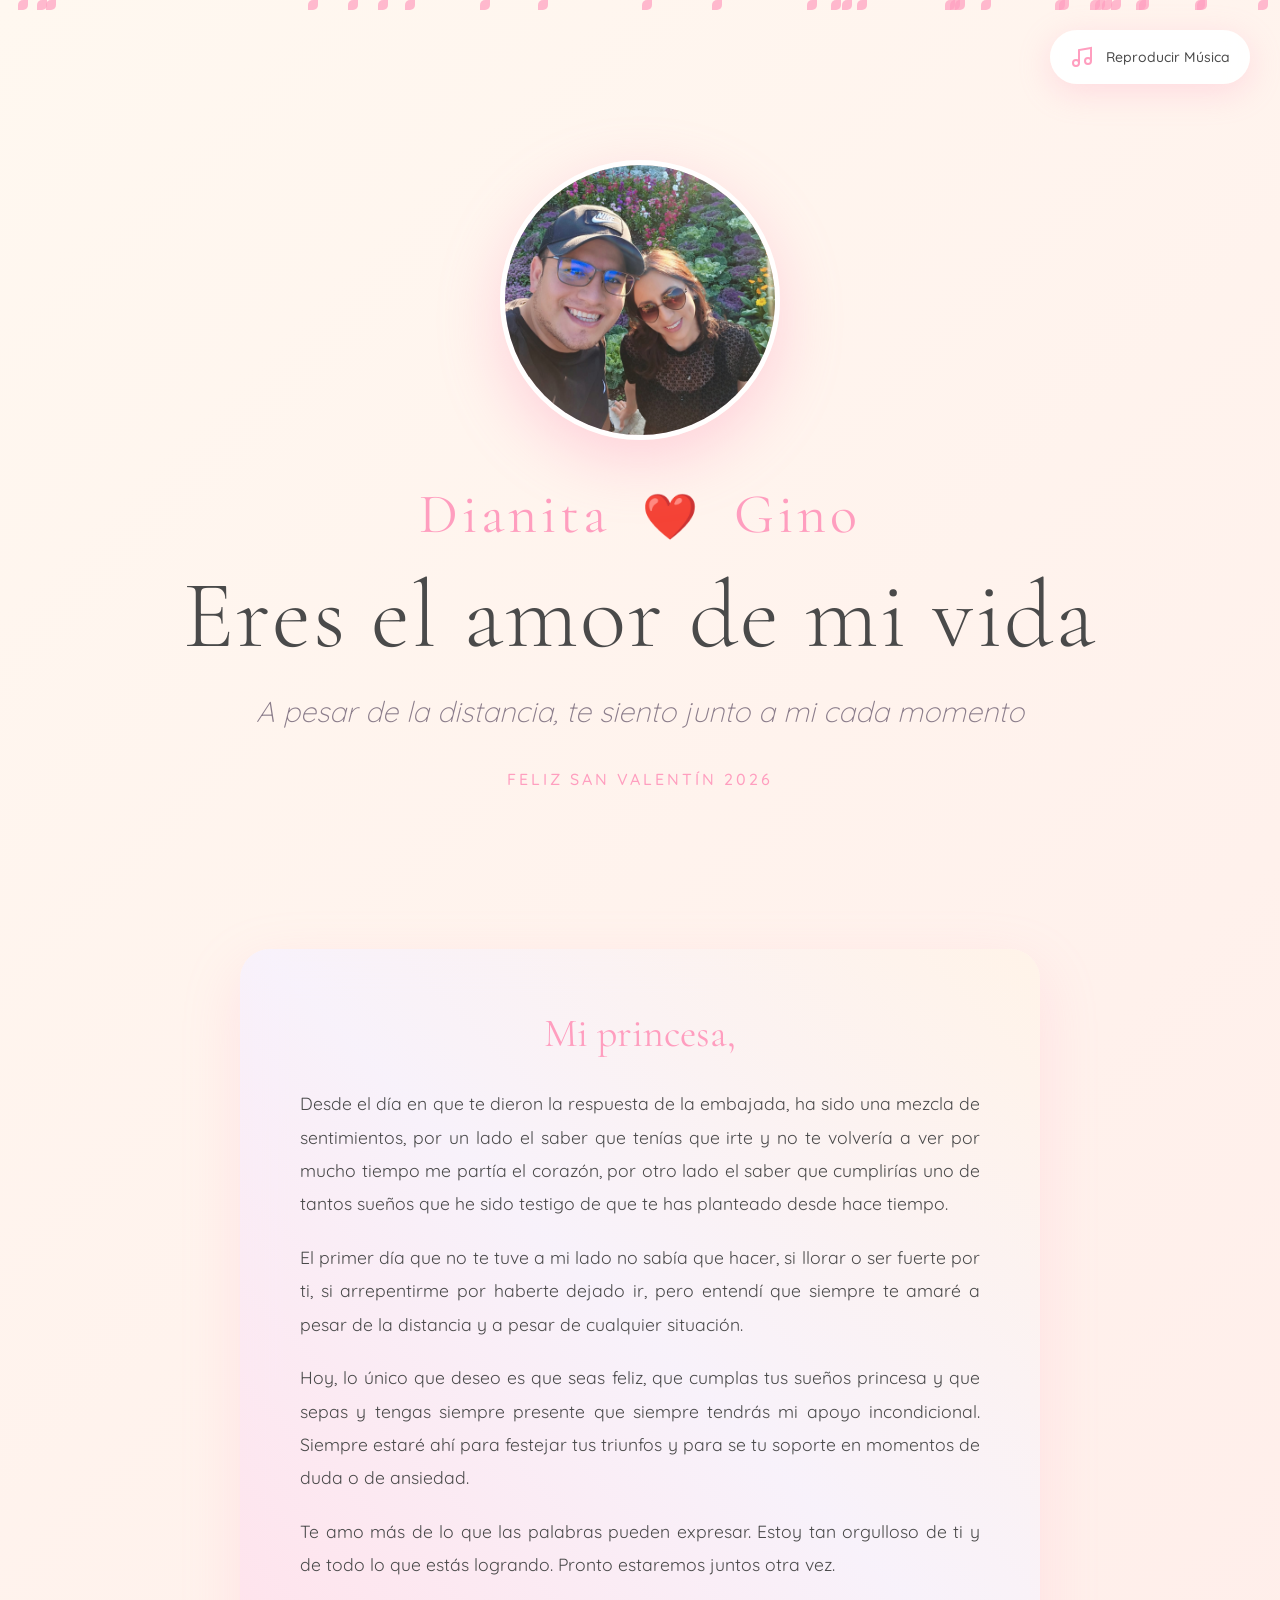
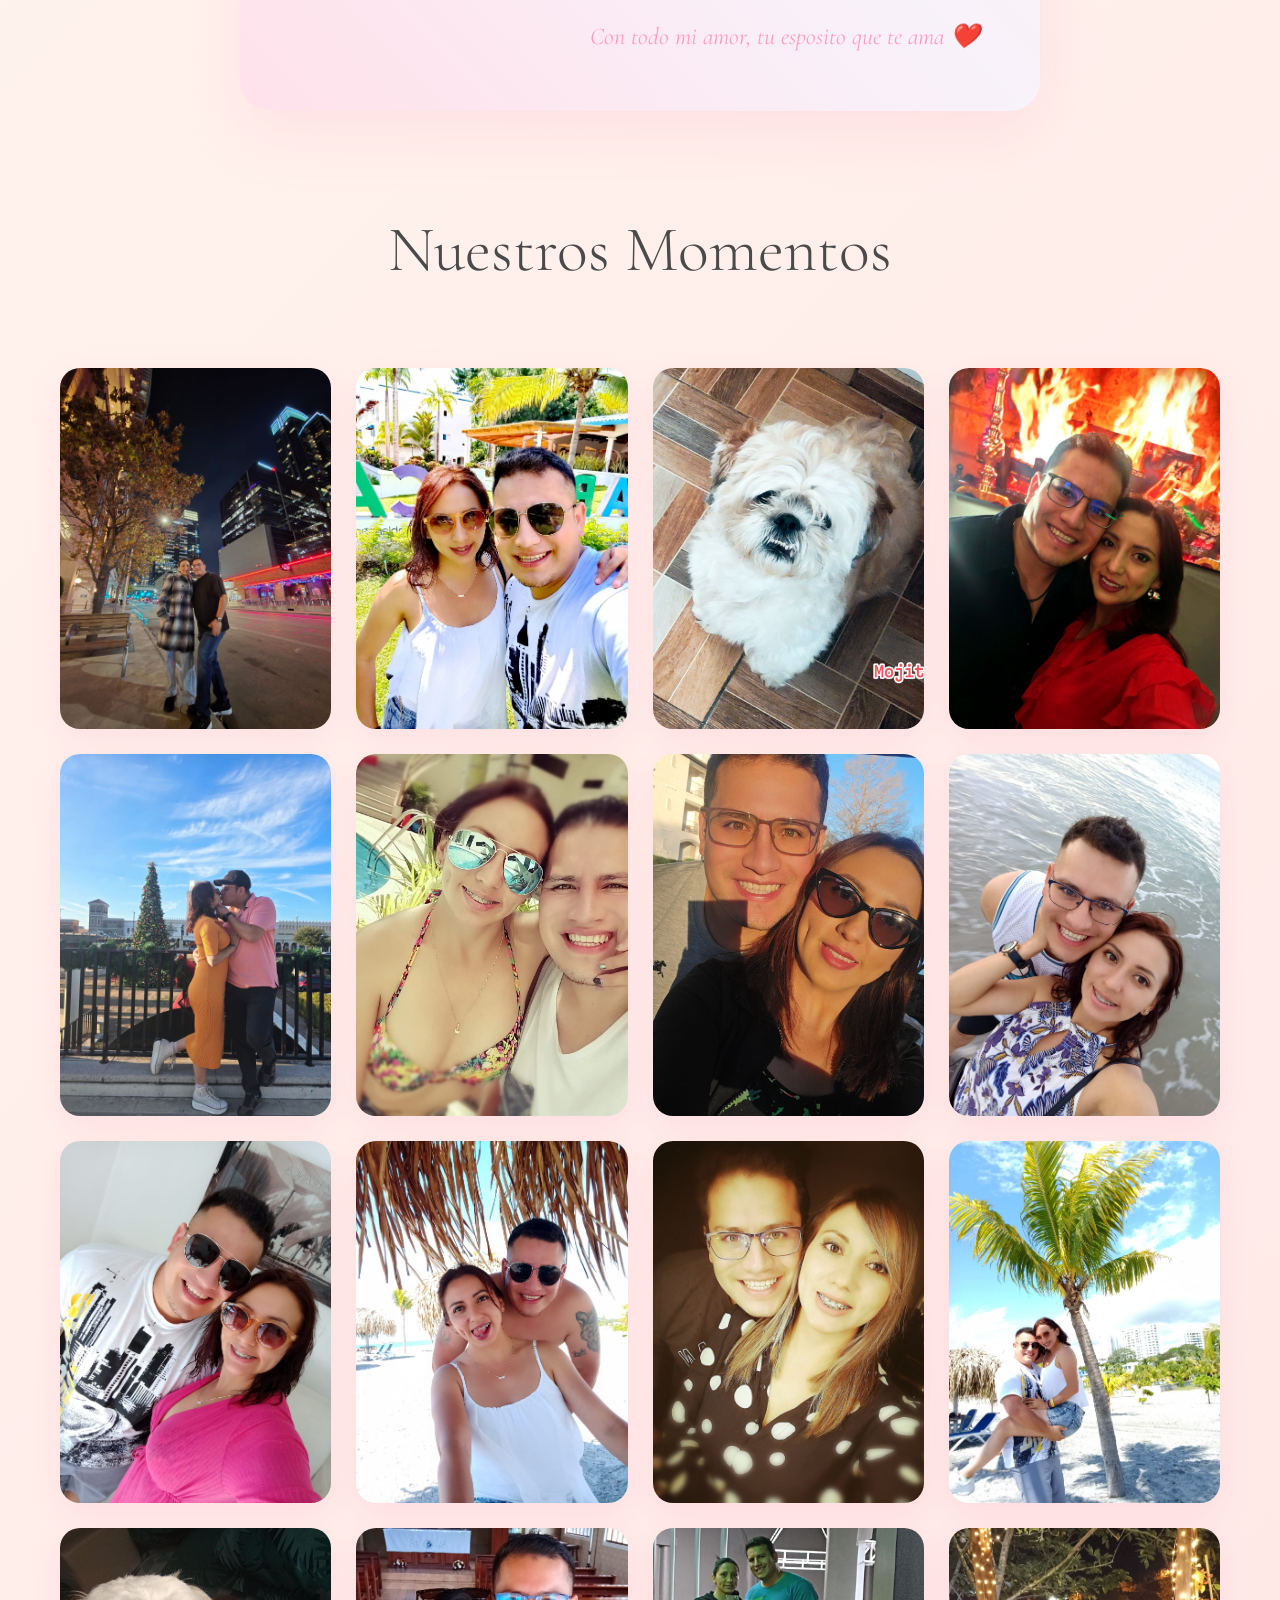
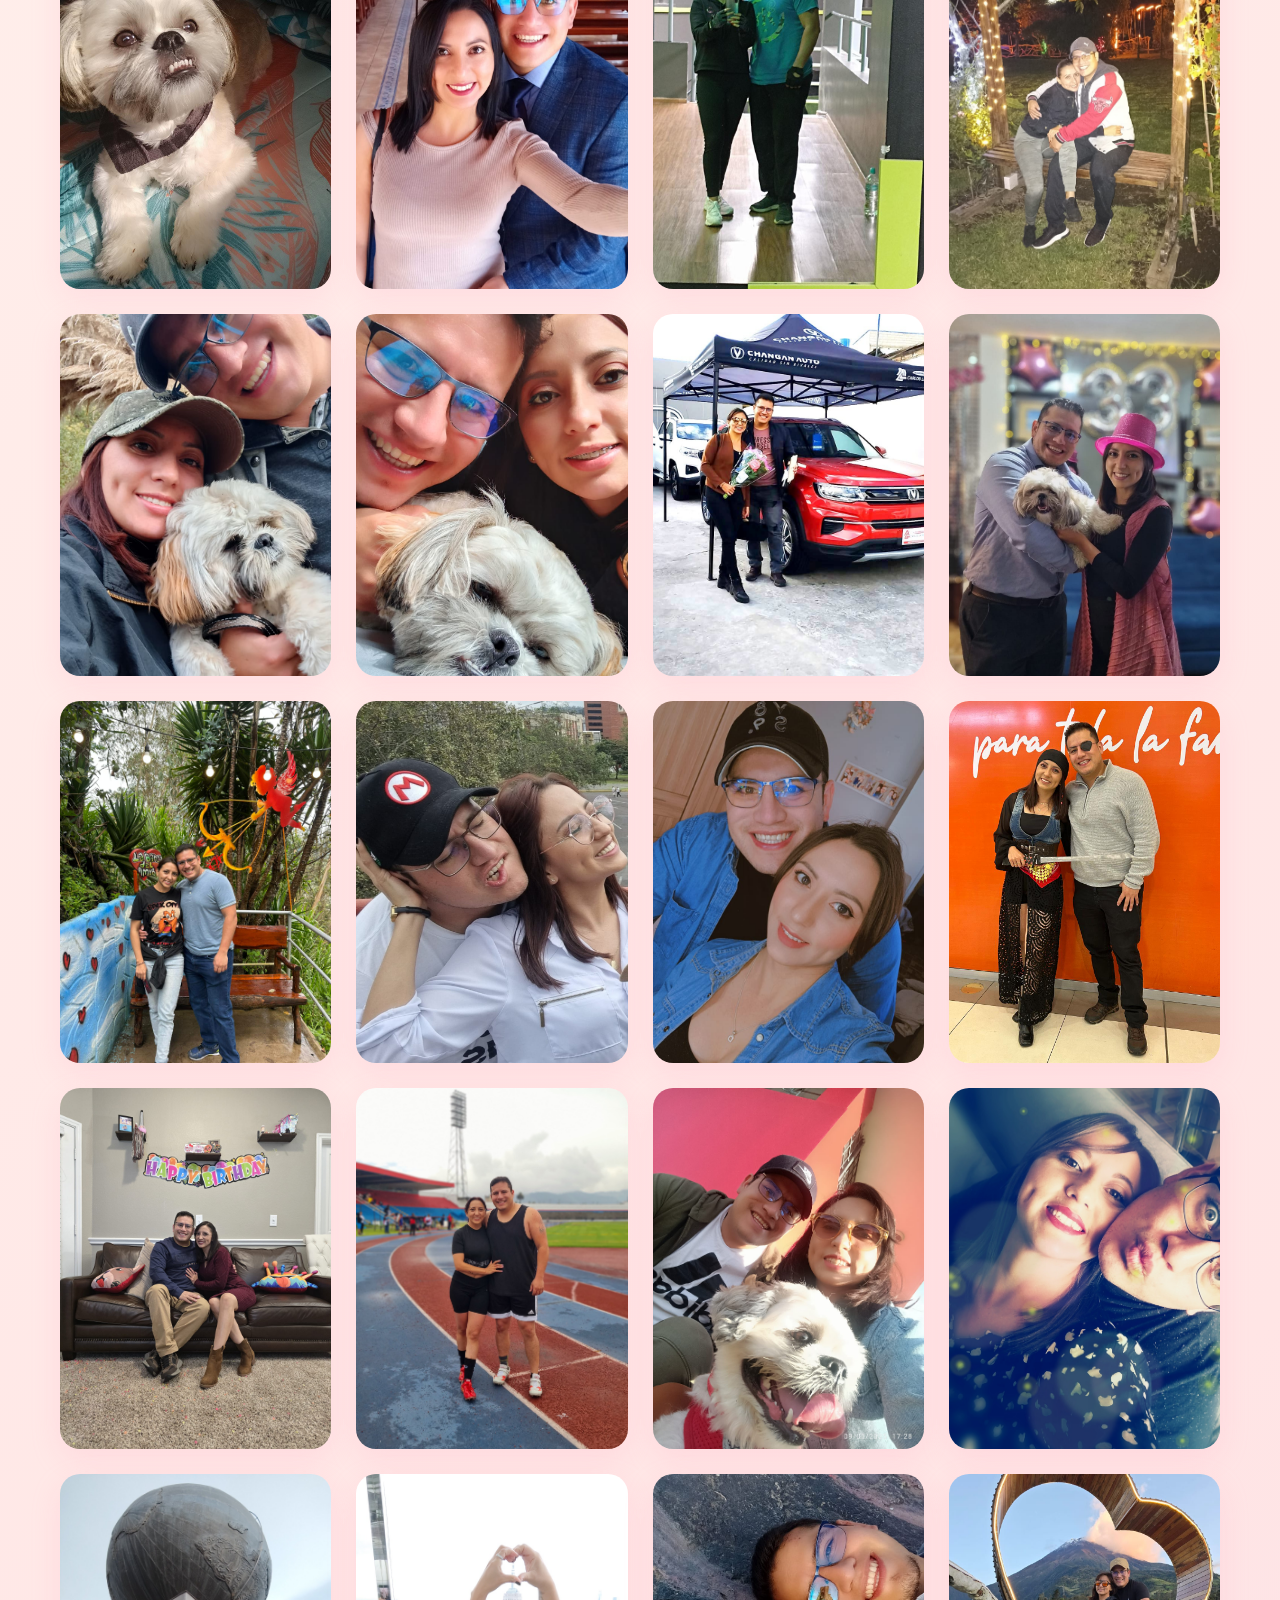
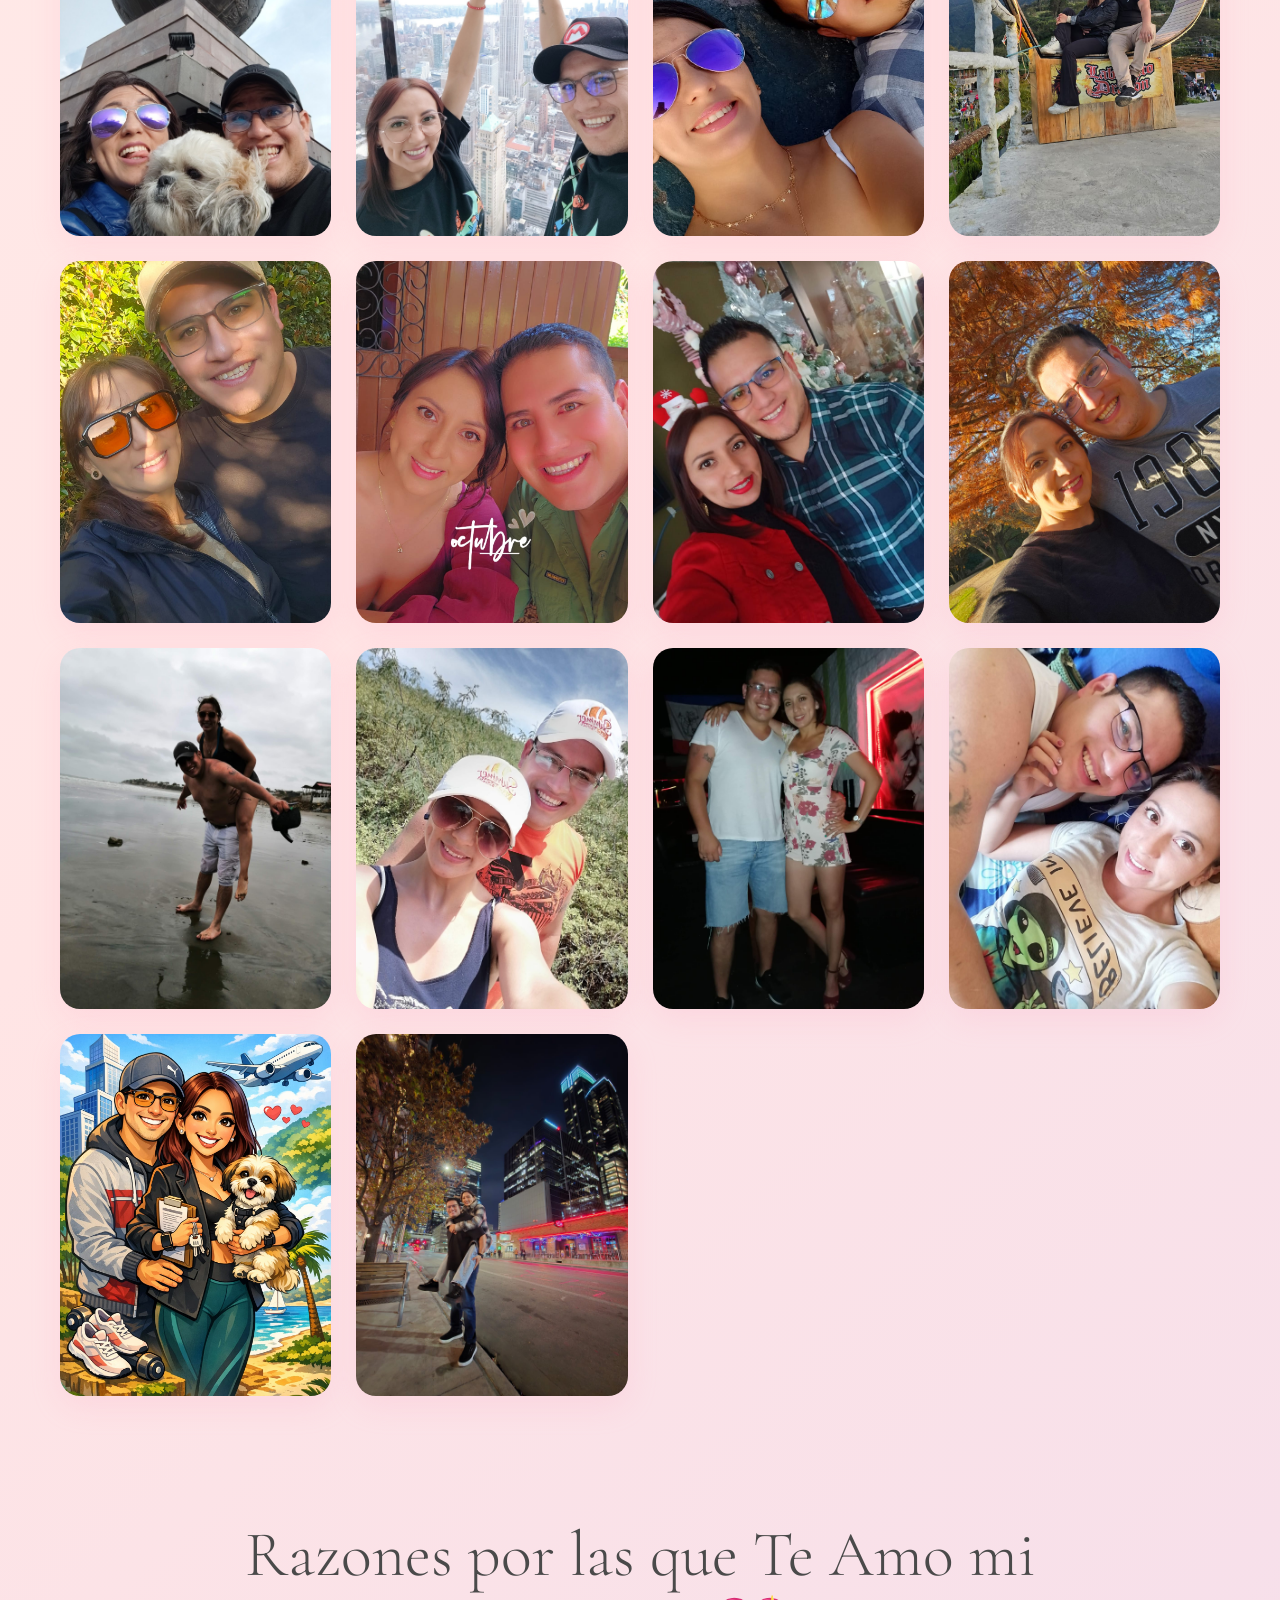
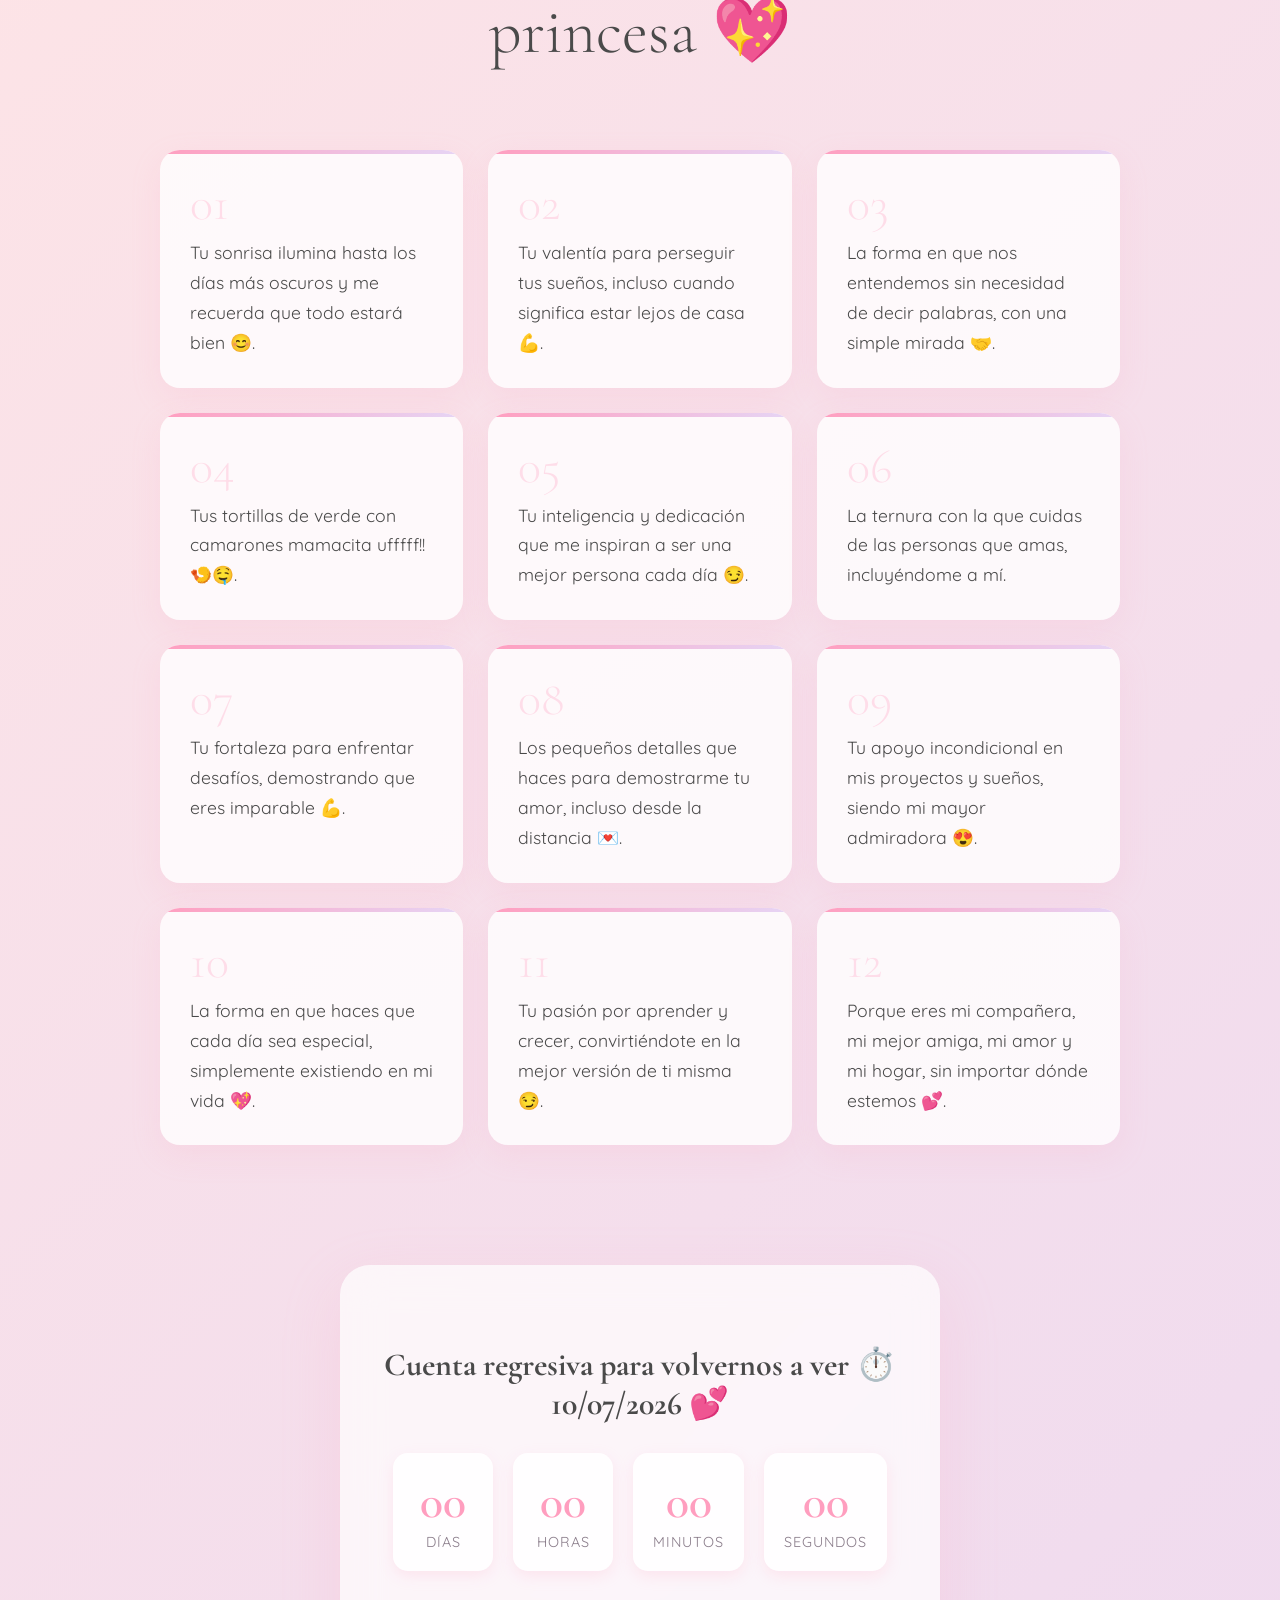
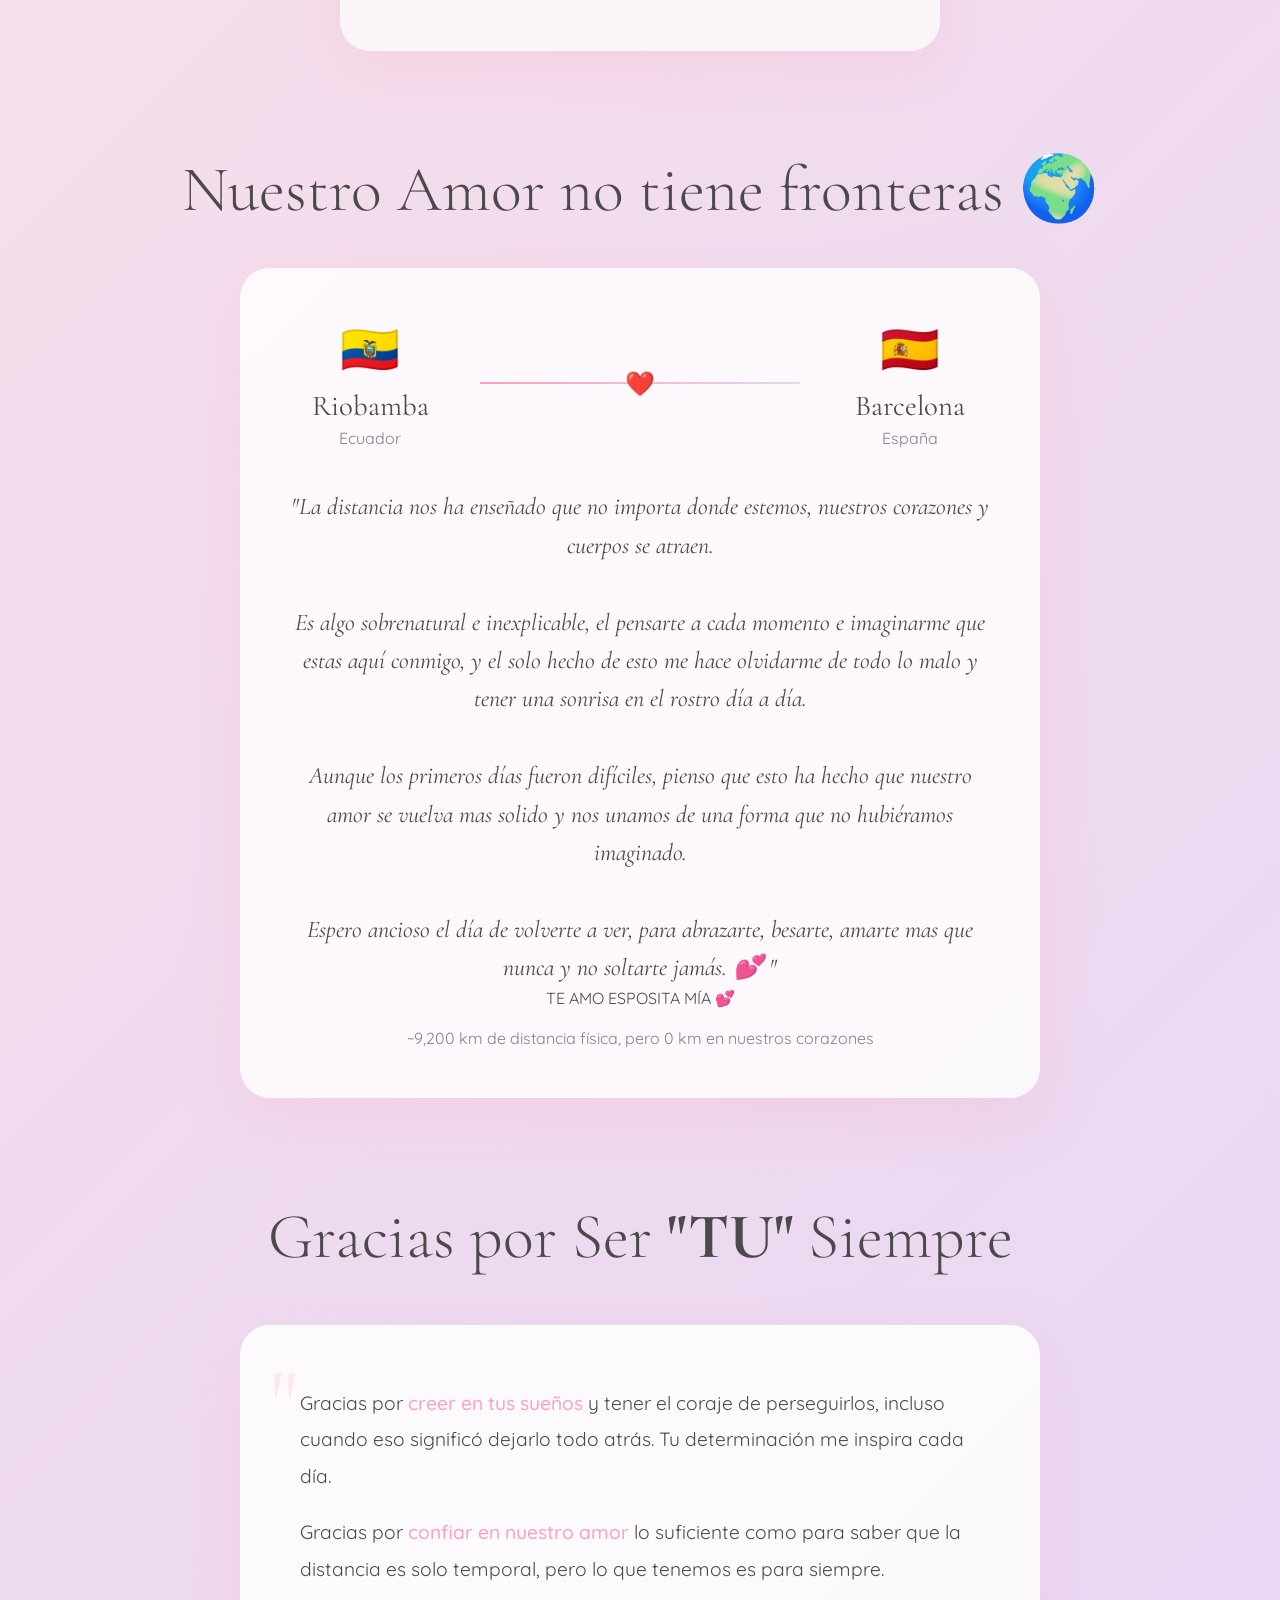
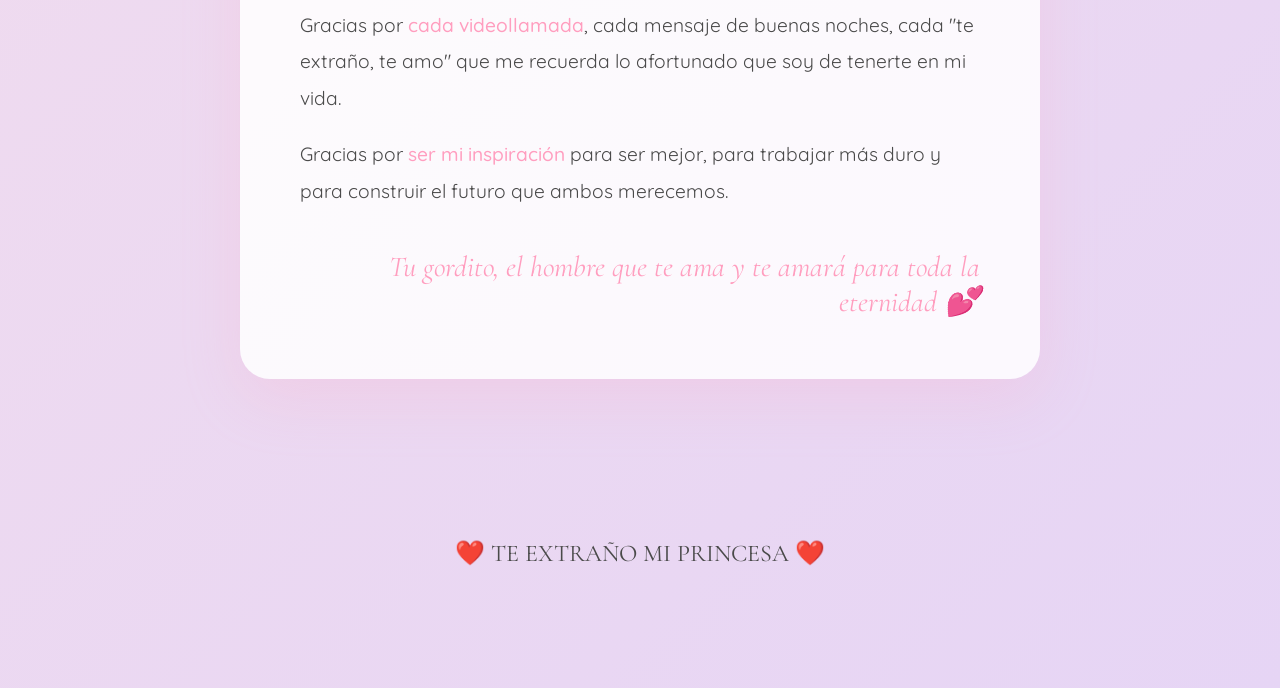
==== index.html @ 748bb80c "cambio nombre index" ====
<!doctype html>
<html lang="es">
  <head>
    <meta charset="UTF-8" />
    <meta name="viewport" content="width=device-width, initial-scale=1.0" />
    <title>Para Mi Amor ❤️</title>
    <link
      href="https://fonts.googleapis.com/css2?family=Cormorant+Garamond:wght@300;400;600&family=Quicksand:wght@300;400;500;600&display=swap"
      rel="stylesheet"
    />
    <link rel="stylesheet" href="styles.css" />
  </head>
  <body>
    <!-- Particles Background -->
    <div class="particles" id="particles"></div>

    <!-- Music Player -->
    <div class="music-player" id="musicPlayer">
      <svg
        class="music-icon"
        viewBox="0 0 24 24"
        fill="none"
        stroke="currentColor"
        stroke-width="2"
      >
        <path d="M9 18V5l12-2v13"></path>
        <circle cx="6" cy="18" r="3"></circle>
        <circle cx="18" cy="16" r="3"></circle>
      </svg>
      <span class="music-text">Reproducir Música</span>
    </div>

    <audio id="bgMusic" loop>
      <!-- Aquí puedes agregar tu archivo de música -->
      <source src="./musica/fondo.mp3" type="audio/mpeg" />
    </audio>

    <div class="container">
      <!-- Hero Section -->
      <section class="hero">
        <div class="hero-image">
          <img src="./fotos/foto_principal.jpg" alt="Diana y Gino" />
        </div>
        <div class="names">
          Dianita <span class="names-divider">❤️</span> Gino
        </div>
        <h1>Eres el amor de mi vida</h1>
        <p class="subtitle">
          A pesar de la distancia, te siento junto a mi cada momento
        </p>
        <p class="date">Feliz San Valentín 2026</p>
      </section>

      <!-- Love Letter -->
      <section class="love-letter">
        <h2>Mi princesa,</h2>
        <p>
          Desde el día en que te dieron la respuesta de la embajada, ha sido una
          mezcla de sentimientos, por un lado el saber que tenías que irte y no
          te volvería a ver por mucho tiempo me partía el corazón, por otro lado
          el saber que cumplirías uno de tantos sueños que he sido testigo de
          que te has planteado desde hace tiempo.
        </p>
        <p>
          El primer día que no te tuve a mi lado no sabía que hacer, si llorar o
          ser fuerte por ti, si arrepentirme por haberte dejado ir, pero entendí
          que siempre te amaré a pesar de la distancia y a pesar de cualquier
          situación.
        </p>
        <p>
          Hoy, lo único que deseo es que seas feliz, que cumplas tus sueños
          princesa y que sepas y tengas siempre presente que siempre tendrás mi
          apoyo incondicional. Siempre estaré ahí para festejar tus triunfos y
          para se tu soporte en momentos de duda o de ansiedad.
        </p>
        <p>
          Te amo más de lo que las palabras pueden expresar. Estoy tan orgulloso
          de ti y de todo lo que estás logrando. Pronto estaremos juntos otra
          vez.
        </p>
        <div class="signature">Con todo mi amor, tu esposito que te ama ❤️</div>
      </section>

      <!-- Gallery Section -->
      <section class="gallery-section reveal">
        <h2 class="gallery-title">Nuestros Momentos</h2>
        <div class="gallery">
          <div class="photo-card">
            <img src="./fotos/foto_1.jpg" alt="Momento 1" class="photo-img" />
            <div class="photo-overlay">
              <div class="photo-caption">Nuestro hogar 😍</div>
            </div>
          </div>

          <div class="photo-card">
            <img src="./fotos/foto_2.jpg" alt="Momento 2" class="photo-img" />
            <div class="photo-overlay">
              <div class="photo-caption">Panamá</div>
            </div>
          </div>

          <div class="photo-card">
            <img src="./fotos/foto_3.jpg" alt="Momento 3" class="photo-img" />
            <div class="photo-overlay">
              <div class="photo-caption">Nuestro Mojito</div>
            </div>
          </div>

          <div class="photo-card">
            <img src="./fotos/foto_4.jpg" alt="Momento 4" class="photo-img" />
            <div class="photo-overlay">
              <div class="photo-caption">Navidad 2025</div>
            </div>
          </div>

          <div class="photo-card">
            <img src="./fotos/foto_5.jpg" alt="Momento 5" class="photo-img" />
            <div class="photo-overlay">
              <div class="photo-caption">De shopping EEUU</div>
            </div>
          </div>

          <div class="photo-card">
            <img src="./fotos/foto_6.jpg" alt="Momento 6" class="photo-img" />
            <div class="photo-overlay">
              <div class="photo-caption">Playita</div>
            </div>
          </div>

          <div class="photo-card">
            <img src="./fotos/foto_7.jpg" alt="Momento 7" class="photo-img" />
            <div class="photo-overlay">
              <div class="photo-caption">Austin</div>
            </div>
          </div>

          <div class="photo-card">
            <img src="./fotos/foto_8.jpg" alt="Momento 8" class="photo-img" />
            <div class="photo-overlay">
              <div class="photo-caption">Mar y arena con mi esposita 💕</div>
            </div>
          </div>

          <div class="photo-card">
            <img src="./fotos/foto_9.jpg" alt="Momento 9" class="photo-img" />
            <div class="photo-overlay">
              <div class="photo-caption">Playa en Panamá</div>
            </div>
          </div>

          <div class="photo-card">
            <img src="./fotos/foto_10.jpg" alt="Momento 10" class="photo-img" />
            <div class="photo-overlay">
              <div class="photo-caption">Amor infinito</div>
            </div>
          </div>

          <div class="photo-card">
            <img src="./fotos/foto_11.jpg" alt="Momento 11" class="photo-img" />
            <div class="photo-overlay">
              <div class="photo-caption">Siempre juntos</div>
            </div>
          </div>

          <div class="photo-card">
            <img src="./fotos/foto_12.jpg" alt="Momento 12" class="photo-img" />
            <div class="photo-overlay">
              <div class="photo-caption">Juntos por siempre</div>
            </div>
          </div>

          <div class="photo-card">
            <img src="./fotos/foto_13.jpg" alt="Momento 13" class="photo-img" />
            <div class="photo-overlay">
              <div class="photo-caption">Nuestro mojito</div>
            </div>
          </div>

          <div class="photo-card">
            <img src="./fotos/foto_14.jpg" alt="Momento 14" class="photo-img" />
            <div class="photo-overlay">
              <div class="photo-caption">Siempre apoyándonos</div>
            </div>
          </div>

          <div class="photo-card">
            <img src="./fotos/foto_15.jpg" alt="Momento 15" class="photo-img" />
            <div class="photo-overlay">
              <div class="photo-caption">Gym</div>
            </div>
          </div>

          <div class="photo-card">
            <img src="./fotos/foto_16.jpg" alt="Momento 16" class="photo-img" />
            <div class="photo-overlay">
              <div class="photo-caption">Baños de agua santa</div>
            </div>
          </div>

          <div class="photo-card">
            <img src="./fotos/foto_17.jpg" alt="Momento 17" class="photo-img" />
            <div class="photo-overlay">
              <div class="photo-caption">Con nuestro bebé</div>
            </div>
          </div>

          <div class="photo-card">
            <img src="./fotos/foto_18.jpg" alt="Momento 18" class="photo-img" />
            <div class="photo-overlay">
              <div class="photo-caption">Nuestro amor</div>
            </div>
          </div>

          <div class="photo-card">
            <img src="./fotos/foto_19.jpg" alt="Momento 19" class="photo-img" />
            <div class="photo-overlay">
              <div class="photo-caption">Nuestro maqueen</div>
            </div>
          </div>

          <div class="photo-card">
            <img src="./fotos/foto_20.jpg" alt="Momento 20" class="photo-img" />
            <div class="photo-overlay">
              <div class="photo-caption">Felices</div>
            </div>
          </div>

          <div class="photo-card">
            <img src="./fotos/foto_21.jpg" alt="Momento 21" class="photo-img" />
            <div class="photo-overlay">
              <div class="photo-caption">Nuestro amor</div>
            </div>
          </div>

          <div class="photo-card">
            <img src="./fotos/foto_22.jpg" alt="Momento 22" class="photo-img" />
            <div class="photo-overlay">
              <div class="photo-caption">Nuestras locuras juntos 🤣</div>
            </div>
          </div>

          <div class="photo-card">
            <img src="./fotos/foto_23.jpg" alt="Momento 23" class="photo-img" />
            <div class="photo-overlay">
              <div class="photo-caption">Te amo mi princesa 💕</div>
            </div>
          </div>

          <div class="photo-card">
            <img src="./fotos/foto_24.jpg" alt="Momento 24" class="photo-img" />
            <div class="photo-overlay">
              <div class="photo-caption">Halloween 2025</div>
            </div>
          </div>

          <div class="photo-card">
            <img src="./fotos/foto_25.jpg" alt="Momento 25" class="photo-img" />
            <div class="photo-overlay">
              <div class="photo-caption">Cumpleaños Bolon 2025</div>
            </div>
          </div>

          <div class="photo-card">
            <img src="./fotos/foto_26.jpg" alt="Momento 26" class="photo-img" />
            <div class="photo-overlay">
              <div class="photo-caption">Pasión y recuerdos</div>
            </div>
          </div>

          <div class="photo-card">
            <img src="./fotos/foto_27.jpg" alt="Momento 27" class="photo-img" />
            <div class="photo-overlay">
              <div class="photo-caption">Paseo al parque con el Mojito 🐶</div>
            </div>
          </div>

          <div class="photo-card">
            <img src="./fotos/foto_28.jpg" alt="Momento 28" class="photo-img" />
            <div class="photo-overlay">
              <div class="photo-caption">Felices juntos 💕</div>
            </div>
          </div>

          <div class="photo-card">
            <img src="./fotos/foto_29.jpg" alt="Momento 29" class="photo-img" />
            <div class="photo-overlay">
              <div class="photo-caption">Mitad del mundo 🌎</div>
            </div>
          </div>

          <div class="photo-card">
            <img src="./fotos/foto_30.jpg" alt="Momento 30" class="photo-img" />
            <div class="photo-overlay">
              <div class="photo-caption">SUMMIT New York</div>
            </div>
          </div>

          <div class="photo-card">
            <img src="./fotos/foto_31.jpg" alt="Momento 31" class="photo-img" />
            <div class="photo-overlay">
              <div class="photo-caption">Juntitos mi vidita</div>
            </div>
          </div>

          <div class="photo-card">
            <img src="./fotos/foto_32.jpg" alt="Momento 32" class="photo-img" />
            <div class="photo-overlay">
              <div class="photo-caption">Baños de agua santa</div>
            </div>
          </div>

          <div class="photo-card">
            <img src="./fotos/foto_33.jpg" alt="Momento 33" class="photo-img" />
            <div class="photo-overlay">
              <div class="photo-caption">Mi princesa hermosa</div>
            </div>
          </div>

          <div class="photo-card">
            <img src="./fotos/foto_34.jpg" alt="Momento 34" class="photo-img" />
            <div class="photo-overlay">
              <div class="photo-caption">Puyo 2025</div>
            </div>
          </div>

          <div class="photo-card">
            <img src="./fotos/foto_35.jpg" alt="Momento 35" class="photo-img" />
            <div class="photo-overlay">
              <div class="photo-caption">Navidad</div>
            </div>
          </div>

          <div class="photo-card">
            <img src="./fotos/foto_36.jpg" alt="Momento 36" class="photo-img" />
            <div class="photo-overlay">
              <div class="photo-caption">Reencuentro</div>
            </div>
          </div>

          <div class="photo-card">
            <img src="./fotos/foto_37.jpg" alt="Momento 37" class="photo-img" />
            <div class="photo-overlay">
              <div class="photo-caption">Con mi esposita en la playa</div>
            </div>
          </div>

          <div class="photo-card">
            <img src="./fotos/foto_38.jpg" alt="Momento 38" class="photo-img" />
            <div class="photo-overlay">
              <div class="photo-caption">Galápagos</div>
            </div>
          </div>

          <div class="photo-card">
            <img src="./fotos/foto_39.jpg" alt="Momento 39" class="photo-img" />
            <div class="photo-overlay">
              <div class="photo-caption">Galápagos</div>
            </div>
          </div>

          <div class="photo-card">
            <img src="./fotos/foto_40.jpg" alt="Momento 40" class="photo-img" />
            <div class="photo-overlay">
              <div class="photo-caption">Mi esposita linda</div>
            </div>
          </div>

          <div class="photo-card">
            <img src="./fotos/foto_41.jpg" alt="Momento 41" class="photo-img" />
            <div class="photo-overlay">
              <div class="photo-caption">Nuestro hogar</div>
            </div>
          </div>

          <div class="photo-card">
            <img src="./fotos/foto_42.jpg" alt="Momento 42" class="photo-img" />
            <div class="photo-overlay">
              <div class="photo-caption">TE AMO BEBÉ 💕</div>
            </div>
          </div>
        </div>
      </section>

      <!-- Reasons I Love You Section -->
      <section class="reasons-section reveal">
        <h2 class="reasons-title">Razones por las que Te Amo mi princesa 💖</h2>
        <div class="reasons-grid">
          <div class="reason-card">
            <div class="reason-number">01</div>
            <div class="reason-text">
              Tu sonrisa ilumina hasta los días más oscuros y me recuerda que
              todo estará bien 😊.
            </div>
          </div>

          <div class="reason-card">
            <div class="reason-number">02</div>
            <div class="reason-text">
              Tu valentía para perseguir tus sueños, incluso cuando significa
              estar lejos de casa 💪.
            </div>
          </div>

          <div class="reason-card">
            <div class="reason-number">03</div>
            <div class="reason-text">
              La forma en que nos entendemos sin necesidad de decir palabras,
              con una simple mirada 🤝.
            </div>
          </div>

          <div class="reason-card">
            <div class="reason-number">04</div>
            <div class="reason-text">
              Tus tortillas de verde con camarones mamacita ufffff!! 🍤🤤.
            </div>
          </div>

          <div class="reason-card">
            <div class="reason-number">05</div>
            <div class="reason-text">
              Tu inteligencia y dedicación que me inspiran a ser una mejor
              persona cada día 😏.
            </div>
          </div>

          <div class="reason-card">
            <div class="reason-number">06</div>
            <div class="reason-text">
              La ternura con la que cuidas de las personas que amas,
              incluyéndome a mí.
            </div>
          </div>

          <div class="reason-card">
            <div class="reason-number">07</div>
            <div class="reason-text">
              Tu fortaleza para enfrentar desafíos, demostrando que eres
              imparable 💪.
            </div>
          </div>

          <div class="reason-card">
            <div class="reason-number">08</div>
            <div class="reason-text">
              Los pequeños detalles que haces para demostrarme tu amor, incluso
              desde la distancia 💌.
            </div>
          </div>

          <div class="reason-card">
            <div class="reason-number">09</div>
            <div class="reason-text">
              Tu apoyo incondicional en mis proyectos y sueños, siendo mi mayor
              admiradora 😍.
            </div>
          </div>

          <div class="reason-card">
            <div class="reason-number">10</div>
            <div class="reason-text">
              La forma en que haces que cada día sea especial, simplemente
              existiendo en mi vida 💖.
            </div>
          </div>

          <div class="reason-card">
            <div class="reason-number">11</div>
            <div class="reason-text">
              Tu pasión por aprender y crecer, convirtiéndote en la mejor
              versión de ti misma 😏.
            </div>
          </div>

          <div class="reason-card">
            <div class="reason-number">12</div>
            <div class="reason-text">
              Porque eres mi compañera, mi mejor amiga, mi amor y mi hogar, sin
              importar dónde estemos 💕.
            </div>
          </div>
        </div>
      </section>

      <!-- Counter Section -->
      <section class="counter-section reveal">
        <h3 class="counter-title">
          Cuenta regresiva para volvernos a ver ⏱️ <br />
          <span class="counter-subtitle">10/07/2026 💕</span>
        </h3>
        <div class="countdown-container">
          <div class="countdown-item">
            <span class="countdown-number" id="days">00</span>
            <span class="countdown-label">Días</span>
          </div>
          <div class="countdown-item">
            <span class="countdown-number" id="hours">00</span>
            <span class="countdown-label">Horas</span>
          </div>
          <div class="countdown-item">
            <span class="countdown-number" id="minutes">00</span>
            <span class="countdown-label">Minutos</span>
          </div>
          <div class="countdown-item">
            <span class="countdown-number" id="seconds">00</span>
            <span class="countdown-label">Segundos</span>
          </div>
        </div>
      </section>

      <!-- Map of Love Section -->
      <section class="map-section reveal">
        <h2 class="map-title">Nuestro Amor no tiene fronteras 🌍</h2>
        <div class="map-container">
          <div class="map-visual">
            <div class="location">
              <div class="location-icon">🇪🇨</div>
              <div class="location-name">Riobamba</div>
              <div class="location-country">Ecuador</div>
            </div>

            <div class="connection-line">
              <div class="line"></div>
            </div>

            <div class="location">
              <div class="location-icon">🇪🇸</div>
              <div class="location-name">Barcelona</div>
              <div class="location-country">España</div>
            </div>
          </div>

          <p class="map-quote">
            "La distancia nos ha enseñado que no importa donde estemos, nuestros
            corazones y cuerpos se atraen.
            <br />
            <br />
            Es algo sobrenatural e inexplicable, el pensarte a cada momento e
            imaginarme que estas aquí conmigo, y el solo hecho de esto me hace
            olvidarme de todo lo malo y tener una sonrisa en el rostro día a
            día. <br />
            <br />
            Aunque los primeros días fueron difíciles, pienso que esto ha hecho
            que nuestro amor se vuelva mas solido y nos unamos de una forma que
            no hubiéramos imaginado. <br />
            <br />
            Espero ancioso el día de volverte a ver, para abrazarte, besarte,
            amarte mas que nunca y no soltarte jamás. 💕 "
          </p>

          TE AMO ESPOSITA MÍA 💕

          <p class="distance-text">
            ~9,200 km de distancia física, pero 0 km en nuestros corazones
          </p>
        </div>
      </section>

      <!-- Gratitude Section -->
      <section class="gratitude-section reveal">
        <h2 class="gratitude-title">Gracias por Ser <b>"TU"</b> Siempre</h2>
        <div class="gratitude-content">
          <p class="gratitude-text">
            Gracias por
            <span class="gratitude-highlight">creer en tus sueños</span> y tener
            el coraje de perseguirlos, incluso cuando eso significó dejarlo todo
            atrás. Tu determinación me inspira cada día.
          </p>
          <p class="gratitude-text">
            Gracias por
            <span class="gratitude-highlight">confiar en nuestro amor</span> lo
            suficiente como para saber que la distancia es solo temporal, pero
            lo que tenemos es para siempre.
          </p>
          <p class="gratitude-text">
            Gracias por
            <span class="gratitude-highlight">cada videollamada</span>, cada
            mensaje de buenas noches, cada "te extraño, te amo" que me recuerda
            lo afortunado que soy de tenerte en mi vida.
          </p>
          <p class="gratitude-text">
            Gracias por
            <span class="gratitude-highlight">ser mi inspiración</span> para ser
            mejor, para trabajar más duro y para construir el futuro que ambos
            merecemos.
          </p>
          <div class="gratitude-signature">
            Tu gordito, el hombre que te ama y te amará para toda la eternidad
            💕
          </div>
        </div>
      </section>

      <!-- Footer -->
      <footer class="footer">❤️ TE EXTRAÑO MI PRINCESA ❤️</footer>
    </div>

    <script>
      // Particles Generation
      function createParticles() {
        const particlesContainer = document.getElementById("particles");

        // Create hearts
        for (let i = 0; i < 15; i++) {
          const heart = document.createElement("div");
          heart.className = "heart";
          heart.innerHTML = "❤️";
          heart.style.left = Math.random() * 100 + "%";
          heart.style.animationDelay = Math.random() * 8 + "s";
          heart.style.fontSize = Math.random() * 15 + 15 + "px";
          particlesContainer.appendChild(heart);
        }

        // Create petals
        for (let i = 0; i < 30; i++) {
          const petal = document.createElement("div");
          petal.className = "petal";
          petal.style.left = Math.random() * 100 + "%";
          petal.style.animationDelay = Math.random() * 12 + "s";
          petal.style.animationDuration = Math.random() * 8 + 10 + "s";
          particlesContainer.appendChild(petal);
        }
      }

      // Music Player
      const musicPlayer = document.getElementById("musicPlayer");
      const bgMusic = document.getElementById("bgMusic");
      let isPlaying = false;

      musicPlayer.addEventListener("click", () => {
        if (isPlaying) {
          bgMusic.pause();
          musicPlayer.classList.remove("playing");
          musicPlayer.querySelector(".music-text").textContent =
            "Reproducir Música";
        } else {
          bgMusic.play();
          musicPlayer.classList.add("playing");
          musicPlayer.querySelector(".music-text").textContent =
            "Pausar Música";
        }
        isPlaying = !isPlaying;
      });

      // Day Counter replaced with Countdown
      function updateCountdown() {
        // Set your reunion date here (Year, Month-1, Day, Hour, Minute)
        const reunionDate = new Date("2026-07-10T00:00:00").getTime();

        const countdownInterval = setInterval(() => {
          const now = new Date().getTime();
          const distance = reunionDate - now;

          if (distance < 0) {
            clearInterval(countdownInterval);
            document.getElementById("days").textContent = "00";
            document.getElementById("hours").textContent = "00";
            document.getElementById("minutes").textContent = "00";
            document.getElementById("seconds").textContent = "00";
            return;
          }

          const days = Math.floor(distance / (1000 * 60 * 60 * 24));
          const hours = Math.floor(
            (distance % (1000 * 60 * 60 * 24)) / (1000 * 60 * 60),
          );
          const minutes = Math.floor(
            (distance % (1000 * 60 * 60)) / (1000 * 60),
          );
          const seconds = Math.floor((distance % (1000 * 60)) / 1000);

          document.getElementById("days").textContent = String(days).padStart(
            2,
            "0",
          );
          document.getElementById("hours").textContent = String(hours).padStart(
            2,
            "0",
          );
          document.getElementById("minutes").textContent = String(
            minutes,
          ).padStart(2, "0");
          document.getElementById("seconds").textContent = String(
            seconds,
          ).padStart(2, "0");
        }, 1000);
      }

      // Scroll Reveal Animation
      function revealOnScroll() {
        const reveals = document.querySelectorAll(".reveal");

        reveals.forEach((element) => {
          const windowHeight = window.innerHeight;
          const elementTop = element.getBoundingClientRect().top;
          const elementVisible = 150;

          if (elementTop < windowHeight - elementVisible) {
            element.classList.add("active");
          }
        });
      }

      // Initialize
      window.addEventListener("load", () => {
        createParticles();
        updateCountdown();
        revealOnScroll();
      });

      window.addEventListener("scroll", revealOnScroll);

      // Smooth scroll
      document.querySelectorAll('a[href^="#"]').forEach((anchor) => {
        anchor.addEventListener("click", function (e) {
          e.preventDefault();
          const target = document.querySelector(this.getAttribute("href"));
          if (target) {
            target.scrollIntoView({
              behavior: "smooth",
              block: "start",
            });
          }
        });
      });
    </script>
  </body>
</html>
---- styles.css ----
:root {
  --rose: #ffe5e5;
  --peach: #ffdab9;
  --lavender: #e6d5f5;
  --soft-pink: #ffd1dc;
  --cream: #fff8f0;
  --deep-rose: #ff9ebf;
  --text-dark: #4a4a4a;
  --text-light: #8b7d8b;
}

* {
  margin: 0;
  padding: 0;
  box-sizing: border-box;
}

body {
  font-family: "Quicksand", sans-serif;
  background: linear-gradient(
    135deg,
    var(--cream) 0%,
    var(--rose) 50%,
    var(--lavender) 100%
  );
  color: var(--text-dark);
  overflow-x: hidden;
  min-height: 100vh;
}

/* Particles Background */
.particles {
  position: fixed;
  top: 0;
  left: 0;
  width: 100%;
  height: 100%;
  pointer-events: none;
  z-index: 1;
  overflow: hidden;
}

.heart {
  position: absolute;
  font-size: 20px;
  opacity: 0;
  animation: floatHeart 8s ease-in infinite;
}

@keyframes floatHeart {
  0% {
    transform: translateY(100vh) rotate(0deg);
    opacity: 0;
  }
  10% {
    opacity: 0.8;
  }
  90% {
    opacity: 0.8;
  }
  100% {
    transform: translateY(-100px) rotate(360deg);
    opacity: 0;
  }
}

.petal {
  position: absolute;
  width: 10px;
  height: 10px;
  background: var(--deep-rose);
  border-radius: 50% 0 50% 0;
  opacity: 0.7;
  animation: fallPetal 12s ease-in infinite;
}

@keyframes fallPetal {
  0% {
    transform: translateY(-100px) rotate(0deg);
    opacity: 0.7;
  }
  100% {
    transform: translateY(100vh) rotate(360deg);
    opacity: 0;
  }
}

/* Music Player */
.music-player {
  position: fixed;
  top: 30px;
  right: 30px;
  z-index: 1000;
  background: rgba(255, 255, 255, 0.95);
  backdrop-filter: blur(10px);
  padding: 15px 20px;
  border-radius: 50px;
  box-shadow: 0 8px 32px rgba(255, 158, 191, 0.3);
  display: flex;
  align-items: center;
  gap: 12px;
  cursor: pointer;
  transition: all 0.3s ease;
}

.music-player:hover {
  transform: scale(1.05);
  box-shadow: 0 12px 40px rgba(255, 158, 191, 0.4);
}

.music-icon {
  width: 24px;
  height: 24px;
  color: var(--deep-rose);
  transition: transform 0.3s ease;
}

.music-player.playing .music-icon {
  animation: pulse 1.5s ease infinite;
}

@keyframes pulse {
  0%,
  100% {
    transform: scale(1);
  }
  50% {
    transform: scale(1.1);
  }
}

.music-text {
  font-size: 14px;
  color: var(--text-dark);
  font-weight: 500;
}

/* Main Container */
.container {
  position: relative;
  z-index: 2;
  max-width: 1400px;
  margin: 0 auto;
  padding: 60px 20px;
}

/* Hero Section */
.hero {
  text-align: center;
  padding: 100px 20px 80px;
  opacity: 0;
  animation: fadeInUp 1s ease forwards;
}

.hero-image {
  width: 280px;
  height: 280px;
  margin: 0 auto 40px;
  border-radius: 50%;
  overflow: hidden;
  border: 5px solid rgba(255, 255, 255, 0.9);
  box-shadow: 0 20px 60px rgba(255, 158, 191, 0.4);
  position: relative;
}

.hero-image::before {
  content: "";
  position: absolute;
  top: -3px;
  left: -3px;
  right: -3px;
  bottom: -3px;
  background: linear-gradient(
    45deg,
    var(--deep-rose),
    var(--lavender),
    var(--peach),
    var(--deep-rose)
  );
  border-radius: 50%;
  z-index: -1;
  animation: rotateGradient 4s linear infinite;
}

@keyframes rotateGradient {
  0% {
    transform: rotate(0deg);
  }
  100% {
    transform: rotate(360deg);
  }
}

.hero-image img {
  width: 100%;
  height: 100%;
  object-fit: cover;
}

.names {
  font-family: "Cormorant Garamond", serif;
  font-size: clamp(2rem, 5vw, 3.5rem);
  color: var(--deep-rose);
  margin-bottom: 10px;
  font-weight: 400;
  letter-spacing: 4px;
}

.names-divider {
  display: inline-block;
  margin: 0 15px;
  color: var(--text-light);
  font-size: 0.8em;
}

@keyframes fadeInUp {
  from {
    opacity: 0;
    transform: translateY(30px);
  }
  to {
    opacity: 1;
    transform: translateY(0);
  }
}

.hero h1 {
  font-family: "Cormorant Garamond", serif;
  font-size: clamp(3rem, 8vw, 6rem);
  font-weight: 300;
  color: var(--text-dark);
  margin-bottom: 20px;
  letter-spacing: 2px;
  line-height: 1.2;
}

.hero .subtitle {
  font-size: clamp(1.2rem, 3vw, 1.8rem);
  color: var(--text-light);
  font-weight: 300;
  margin-bottom: 40px;
  font-style: italic;
}

.hero .date {
  font-size: 1rem;
  color: var(--deep-rose);
  font-weight: 500;
  letter-spacing: 3px;
  text-transform: uppercase;
}

/* Love Letter */
.love-letter {
  max-width: 800px;
  margin: 80px auto;
  background: rgba(255, 255, 255, 0.85);
  backdrop-filter: blur(20px);
  padding: 60px;
  border-radius: 30px;
  box-shadow: 0 20px 60px rgba(255, 158, 191, 0.2);
  opacity: 0;
  animation: fadeInUp 1s ease 0.3s forwards;
  position: relative;
  overflow: hidden;
}

.love-letter::before {
  content: "";
  position: absolute;
  top: -2px;
  left: -2px;
  right: -2px;
  bottom: -2px;
  background: linear-gradient(
    45deg,
    var(--deep-rose),
    var(--lavender),
    var(--peach)
  );
  border-radius: 30px;
  z-index: -1;
  opacity: 0.3;
}

.love-letter h2 {
  font-family: "Cormorant Garamond", serif;
  font-size: 2.5rem;
  color: var(--deep-rose);
  margin-bottom: 30px;
  text-align: center;
  font-weight: 400;
}

.love-letter p {
  font-size: 1.1rem;
  line-height: 1.9;
  color: var(--text-dark);
  margin-bottom: 20px;
  text-align: justify;
}

.love-letter .signature {
  text-align: right;
  font-family: "Cormorant Garamond", serif;
  font-size: 1.5rem;
  color: var(--deep-rose);
  margin-top: 40px;
  font-style: italic;
}

/* Gallery Section */
.gallery-section {
  margin: 100px auto;
  opacity: 0;
  animation: fadeInUp 1s ease 0.6s forwards;
}

.gallery-title {
  font-family: "Cormorant Garamond", serif;
  font-size: clamp(2.5rem, 5vw, 4rem);
  text-align: center;
  color: var(--text-dark);
  margin-bottom: 60px;
  font-weight: 300;
}

.gallery {
  display: grid;
  grid-template-columns: repeat(auto-fit, minmax(250px, 1fr));
  gap: 25px;
  padding: 20px;
  max-width: 1200px;
  margin: 0 auto;
}

.photo-card {
  position: relative;
  aspect-ratio: 3/4;
  border-radius: 20px;
  overflow: hidden;
  cursor: pointer;
  box-shadow: 0 10px 30px rgba(255, 158, 191, 0.2);
  transition: all 0.6s cubic-bezier(0.4, 0, 0.2, 1);
}

.photo-card::before {
  content: "";
  position: absolute;
  top: 0;
  left: 0;
  width: 100%;
  height: 100%;
  background: linear-gradient(
    135deg,
    rgba(255, 158, 191, 0.3) 0%,
    rgba(230, 213, 245, 0.3) 50%,
    rgba(255, 218, 185, 0.3) 100%
  );
  opacity: 0;
  transition: opacity 0.6s ease;
  z-index: 1;
}

.photo-card::after {
  content: "❤️";
  position: absolute;
  top: 50%;
  left: 50%;
  transform: translate(-50%, -50%) scale(0);
  font-size: 3rem;
  z-index: 3;
  opacity: 0;
  transition: all 0.4s cubic-bezier(0.68, -0.55, 0.265, 1.55);
}

.photo-card:hover::before {
  opacity: 1;
}

.photo-card:hover::after {
  transform: translate(-50%, -50%) scale(1);
  opacity: 1;
}

.photo-card:hover {
  transform: translateY(-12px) rotate(-2deg);
  box-shadow: 0 25px 50px rgba(255, 158, 191, 0.35);
}

.photo-card:nth-child(even):hover {
  transform: translateY(-12px) rotate(2deg);
}

.photo-img {
  width: 100%;
  height: 100%;
  object-fit: cover;
  transition: transform 0.6s cubic-bezier(0.4, 0, 0.2, 1);
}

.photo-card:hover .photo-img {
  transform: scale(1.15);
  filter: brightness(1.1);
}

.photo-overlay {
  position: absolute;
  bottom: 0;
  left: 0;
  right: 0;
  padding: 25px;
  background: linear-gradient(
    to top,
    rgba(0, 0, 0, 0.85) 0%,
    rgba(0, 0, 0, 0.4) 60%,
    transparent 100%
  );
  color: white;
  transform: translateY(100%);
  transition: transform 0.5s cubic-bezier(0.4, 0, 0.2, 1);
  z-index: 2;
}

.photo-card:hover .photo-overlay {
  transform: translateY(0);
}

.photo-caption {
  font-family: "Cormorant Garamond", serif;
  font-size: 1.2rem;
  margin-bottom: 6px;
  font-weight: 400;
}

.photo-date {
  font-size: 0.85rem;
  opacity: 0.9;
  font-weight: 300;
}

/* Counter Section */
.counter-section {
  text-align: center;
  padding: 80px 20px;
  margin: 100px auto;
  background: rgba(255, 255, 255, 0.7);
  backdrop-filter: blur(20px);
  border-radius: 30px;
  max-width: 600px;
  box-shadow: 0 20px 60px rgba(255, 158, 191, 0.2);
  opacity: 0;
  animation: fadeInUp 1s ease 0.9s forwards;
}

.counter-title {
  font-family: "Cormorant Garamond", serif;
  font-size: 2rem;
  color: var(--text-dark);
  margin-bottom: 30px;
}

.countdown-container {
  display: flex;
  justify-content: center;
  gap: 20px;
  flex-wrap: wrap;
}

.countdown-item {
  background: rgba(255, 255, 255, 0.9);
  padding: 20px;
  border-radius: 15px;
  min-width: 100px;
  box-shadow: 0 5px 15px rgba(255, 158, 191, 0.2);
}

.countdown-number {
  font-size: 3rem;
  font-weight: 600;
  color: var(--deep-rose);
  font-family: "Cormorant Garamond", serif;
  display: block;
}

.countdown-label {
  font-size: 0.9rem;
  color: var(--text-light);
  text-transform: uppercase;
  letter-spacing: 1px;
  margin-top: 5px;
}

/* Timeline Section */
.timeline-section {
  margin: 100px auto;
  max-width: 900px;
  opacity: 0;
  animation: fadeInUp 1s ease 1.2s forwards;
}

.timeline-title {
  font-family: "Cormorant Garamond", serif;
  font-size: clamp(2.5rem, 5vw, 4rem);
  text-align: center;
  color: var(--text-dark);
  margin-bottom: 80px;
  font-weight: 300;
}

.timeline {
  position: relative;
  padding: 20px 0;
}

.timeline::before {
  content: "";
  position: absolute;
  left: 50%;
  transform: translateX(-50%);
  width: 3px;
  height: 100%;
  background: linear-gradient(to bottom, var(--deep-rose), var(--lavender));
  border-radius: 10px;
}

.timeline-item {
  position: relative;
  margin-bottom: 60px;
  width: calc(50% - 40px);
}

.timeline-item:nth-child(odd) {
  margin-left: 0;
  text-align: right;
  padding-right: 50px;
}

.timeline-item:nth-child(even) {
  margin-left: auto;
  text-align: left;
  padding-left: 50px;
}

.timeline-dot {
  position: absolute;
  top: 0;
  width: 20px;
  height: 20px;
  background: var(--deep-rose);
  border: 4px solid white;
  border-radius: 50%;
  box-shadow: 0 0 0 4px rgba(255, 158, 191, 0.3);
  z-index: 2;
}

.timeline-item:nth-child(odd) .timeline-dot {
  right: -10px;
}

.timeline-item:nth-child(even) .timeline-dot {
  left: -10px;
}

.timeline-content {
  background: rgba(255, 255, 255, 0.9);
  backdrop-filter: blur(10px);
  padding: 25px;
  border-radius: 15px;
  box-shadow: 0 10px 30px rgba(255, 158, 191, 0.2);
  transition: all 0.3s ease;
}

.timeline-content:hover {
  transform: translateY(-5px);
  box-shadow: 0 15px 40px rgba(255, 158, 191, 0.3);
}

.timeline-date {
  font-size: 0.9rem;
  color: var(--deep-rose);
  font-weight: 600;
  letter-spacing: 1px;
  margin-bottom: 10px;
}

.timeline-event {
  font-family: "Cormorant Garamond", serif;
  font-size: 1.5rem;
  color: var(--text-dark);
  margin-bottom: 8px;
  font-weight: 400;
}

.timeline-description {
  font-size: 0.95rem;
  color: var(--text-light);
  line-height: 1.6;
}

/* Reasons Section */
.reasons-section {
  margin: 100px auto;
  max-width: 1000px;
  opacity: 0;
  animation: fadeInUp 1s ease 1.5s forwards;
}

.reasons-title {
  font-family: "Cormorant Garamond", serif;
  font-size: clamp(2.5rem, 5vw, 4rem);
  text-align: center;
  color: var(--text-dark);
  margin-bottom: 60px;
  font-weight: 300;
}

.reasons-grid {
  display: grid;
  grid-template-columns: repeat(auto-fit, minmax(280px, 1fr));
  gap: 25px;
  padding: 20px;
}

.reason-card {
  background: rgba(255, 255, 255, 0.8);
  backdrop-filter: blur(10px);
  padding: 30px;
  border-radius: 20px;
  box-shadow: 0 10px 30px rgba(255, 158, 191, 0.15);
  transition: all 0.4s cubic-bezier(0.4, 0, 0.2, 1);
  position: relative;
  overflow: hidden;
}

.reason-card::before {
  content: "";
  position: absolute;
  top: 0;
  left: 0;
  width: 100%;
  height: 4px;
  background: linear-gradient(90deg, var(--deep-rose), var(--lavender));
}

.reason-card:hover {
  transform: translateY(-8px);
  box-shadow: 0 20px 50px rgba(255, 158, 191, 0.3);
  background: rgba(255, 255, 255, 0.95);
}

.reason-number {
  font-family: "Cormorant Garamond", serif;
  font-size: 3rem;
  color: var(--deep-rose);
  opacity: 0.3;
  font-weight: 300;
  line-height: 1;
  margin-bottom: 10px;
}

.reason-text {
  font-size: 1.1rem;
  color: var(--text-dark);
  line-height: 1.7;
}

/* Map Section */
.map-section {
  margin: 100px auto;
  text-align: center;
  opacity: 0;
  animation: fadeInUp 1s ease 1.8s forwards;
}

.map-title {
  font-family: "Cormorant Garamond", serif;
  font-size: clamp(2.5rem, 5vw, 4rem);
  color: var(--text-dark);
  margin-bottom: 40px;
  font-weight: 300;
}

.map-container {
  max-width: 800px;
  margin: 0 auto;
  background: rgba(255, 255, 255, 0.8);
  backdrop-filter: blur(10px);
  padding: 50px;
  border-radius: 30px;
  box-shadow: 0 20px 60px rgba(255, 158, 191, 0.2);
  position: relative;
}

.map-visual {
  display: flex;
  justify-content: space-between;
  align-items: center;
  margin-bottom: 40px;
  flex-wrap: wrap;
  gap: 30px;
}

.location {
  flex: 1;
  min-width: 150px;
}

.location-icon {
  font-size: 3rem;
  margin-bottom: 10px;
}

.location-name {
  font-family: "Cormorant Garamond", serif;
  font-size: 1.8rem;
  color: var(--text-dark);
  margin-bottom: 5px;
}

.location-country {
  font-size: 1rem;
  color: var(--text-light);
}

.connection-line {
  flex: 2;
  display: flex;
  align-items: center;
  justify-content: center;
  position: relative;
}

.line {
  height: 2px;
  width: 100%;
  background: linear-gradient(90deg, var(--deep-rose), var(--lavender));
  position: relative;
}

.line::after {
  content: "❤️";
  position: absolute;
  top: 50%;
  left: 50%;
  transform: translate(-50%, -50%);
  font-size: 1.5rem;
  animation: heartbeat 1.5s ease infinite;
}

@keyframes heartbeat {
  0%,
  100% {
    transform: translate(-50%, -50%) scale(1);
  }
  50% {
    transform: translate(-50%, -50%) scale(1.2);
  }
}

.map-quote {
  font-family: "Cormorant Garamond", serif;
  font-size: 1.5rem;
  color: var(--text-dark);
  font-style: italic;
  line-height: 1.6;
}

.distance-text {
  font-size: 1rem;
  color: var(--text-light);
  margin-top: 20px;
}

/* Gratitude Section */
.gratitude-section {
  margin: 100px auto;
  max-width: 800px;
  opacity: 0;
  animation: fadeInUp 1s ease 2.1s forwards;
}

.gratitude-title {
  font-family: "Cormorant Garamond", serif;
  font-size: clamp(2.5rem, 5vw, 4rem);
  text-align: center;
  color: var(--text-dark);
  margin-bottom: 50px;
  font-weight: 300;
}

.gratitude-content {
  background: rgba(255, 255, 255, 0.85);
  backdrop-filter: blur(20px);
  padding: 60px;
  border-radius: 30px;
  box-shadow: 0 20px 60px rgba(255, 158, 191, 0.2);
  position: relative;
}

.gratitude-content::before {
  content: '"';
  position: absolute;
  top: 20px;
  left: 30px;
  font-size: 6rem;
  color: var(--deep-rose);
  opacity: 0.2;
  font-family: "Cormorant Garamond", serif;
}

.gratitude-text {
  font-size: 1.2rem;
  line-height: 1.9;
  color: var(--text-dark);
  margin-bottom: 20px;
}

.gratitude-highlight {
  color: var(--deep-rose);
  font-weight: 500;
}

.gratitude-signature {
  text-align: right;
  font-family: "Cormorant Garamond", serif;
  font-size: 1.8rem;
  color: var(--deep-rose);
  margin-top: 40px;
  font-style: italic;
}

/* Footer */
.footer {
  text-align: center;
  padding: 60px 20px;
  font-family: "Cormorant Garamond", serif;
  font-size: 1.5rem;
  color: var(--text-dark);
  opacity: 0;
  animation: fadeInUp 1s ease 1.2s forwards;
}

/* Responsive */
@media (max-width: 768px) {
  .love-letter {
    padding: 40px 30px;
  }

  .gallery {
    grid-template-columns: 1fr;
    gap: 20px;
  }

  .music-player {
    top: 20px;
    right: 20px;
    padding: 12px 16px;
  }

  .hero {
    padding: 60px 20px 40px;
  }

  .hero-image {
    width: 220px;
    height: 220px;
    margin-bottom: 30px;
  }

  .names {
    font-size: 2rem;
    letter-spacing: 2px;
  }

  .timeline::before {
    left: 20px;
  }

  .timeline-item {
    width: 100%;
    margin-left: 0 !important;
    text-align: left !important;
    padding-left: 60px !important;
    padding-right: 0 !important;
  }

  .timeline-dot {
    left: 11px !important;
    right: auto !important;
  }

  .reasons-grid {
    grid-template-columns: 1fr;
  }

  .map-container {
    padding: 30px 20px;
  }

  .map-visual {
    flex-direction: column;
  }

  .connection-line {
    transform: rotate(90deg);
    width: 100px;
    margin: 20px 0;
  }

  .gratitude-content {
    padding: 40px 30px;
  }

  .countdown-container {
    gap: 15px;
  }

  .countdown-item {
    min-width: 80px;
    padding: 15px;
  }

  .countdown-number {
    font-size: 2.2rem;
  }
}

/* Scroll animation trigger */
.reveal {
  opacity: 0;
  transform: translateY(30px);
  transition: all 0.8s ease;
}

.reveal.active {
  opacity: 1;
  transform: translateY(0);
}
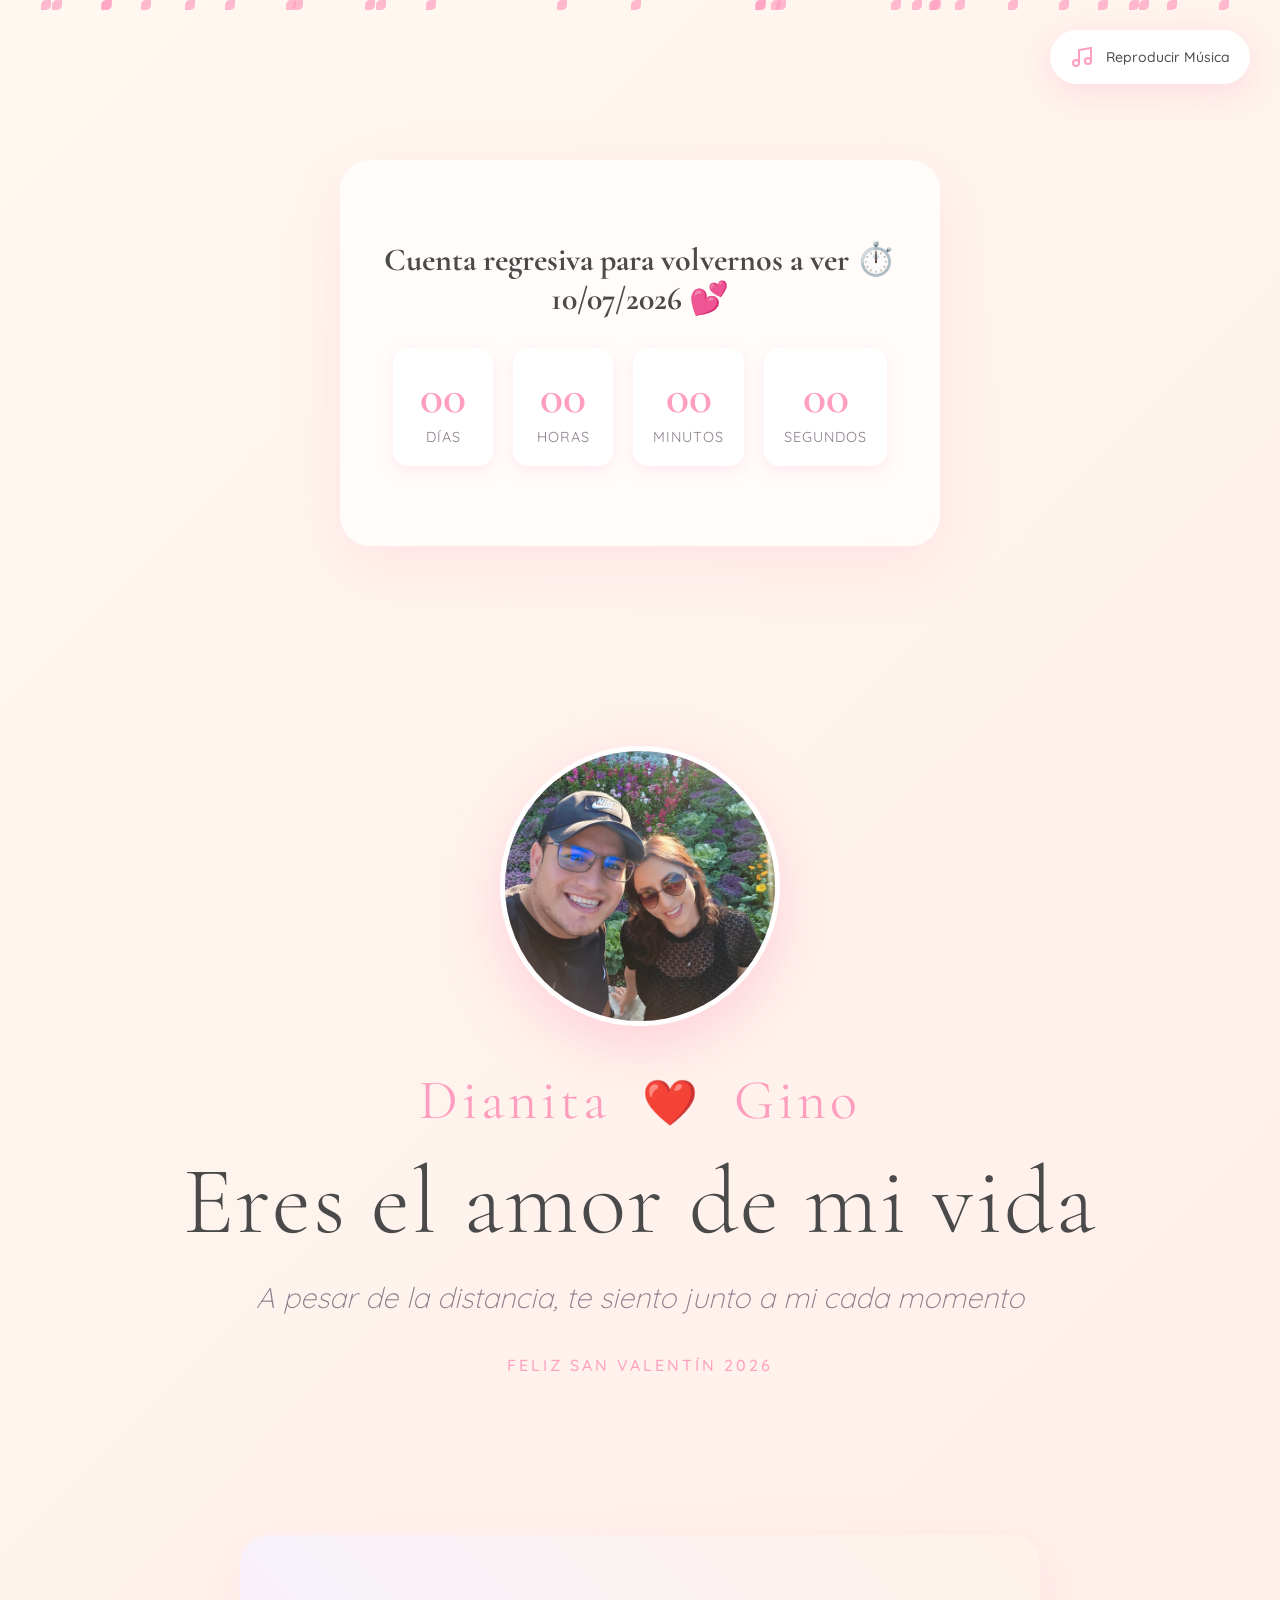
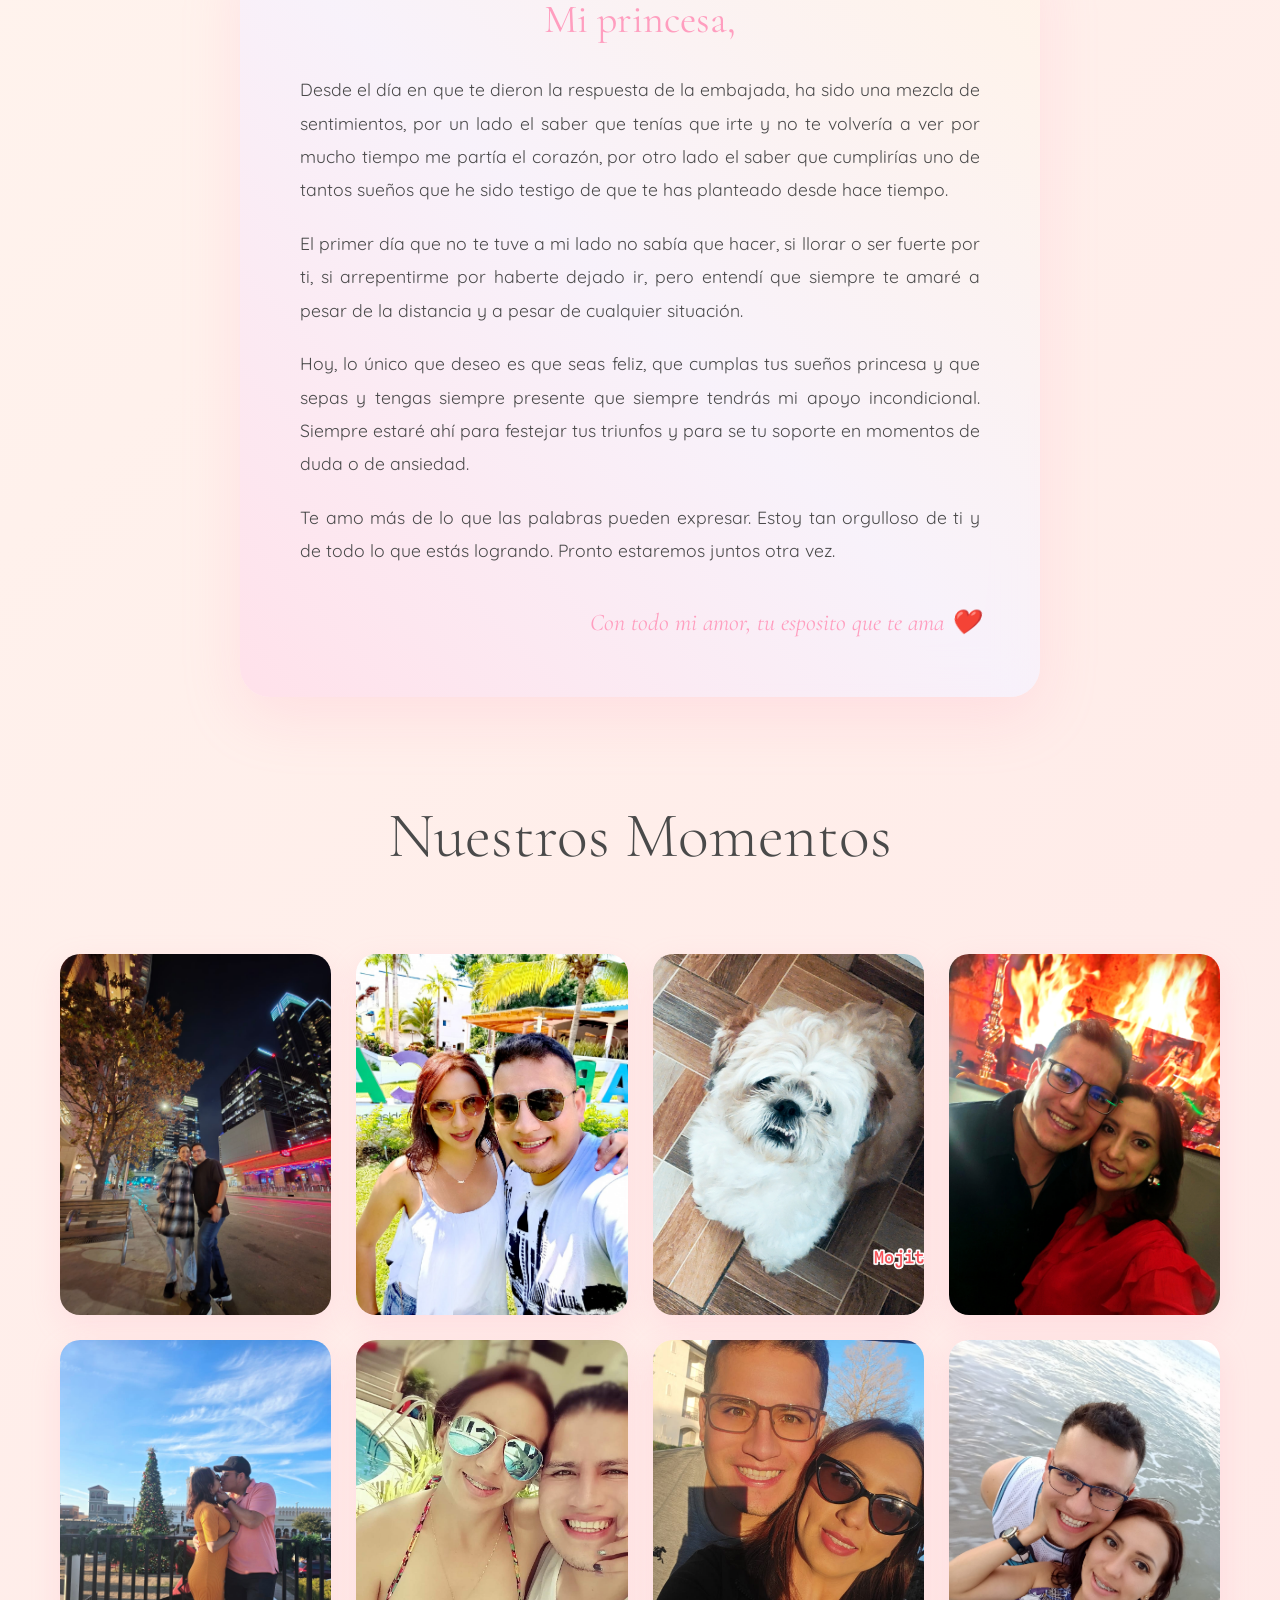
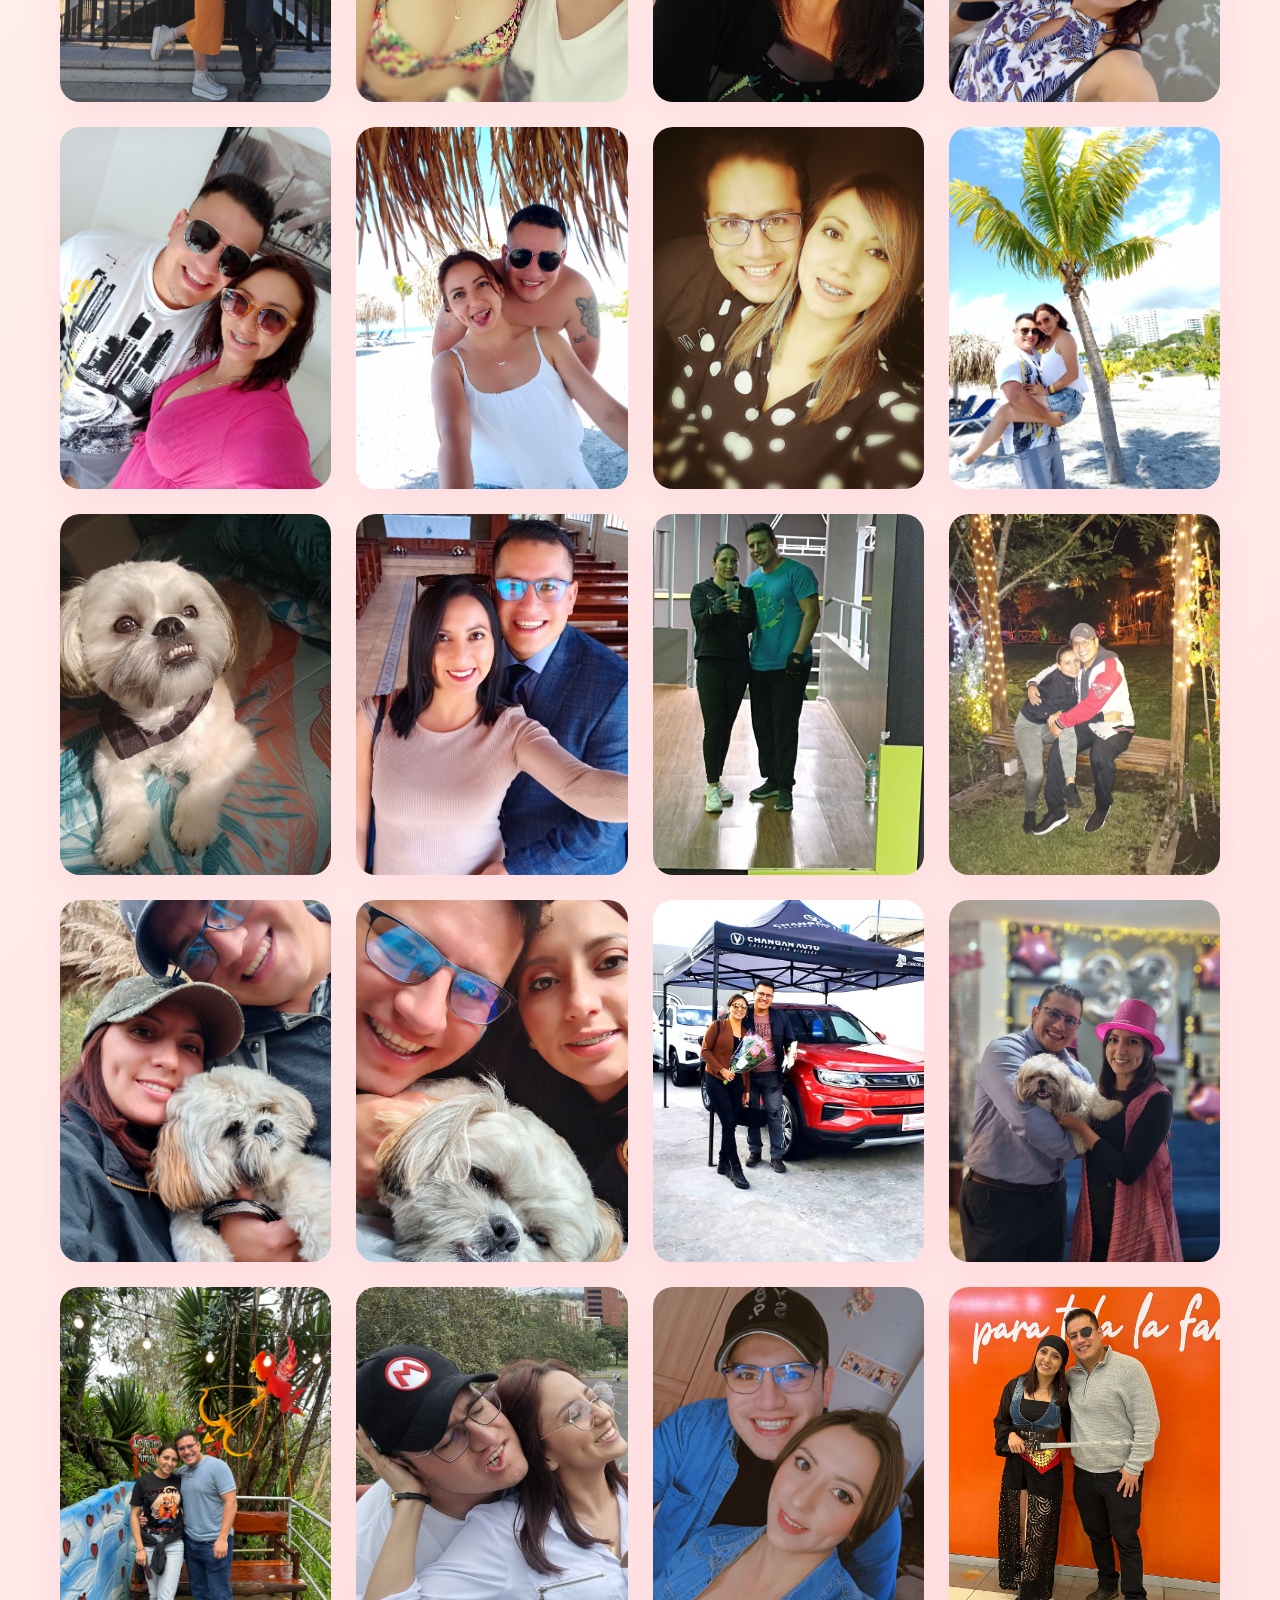
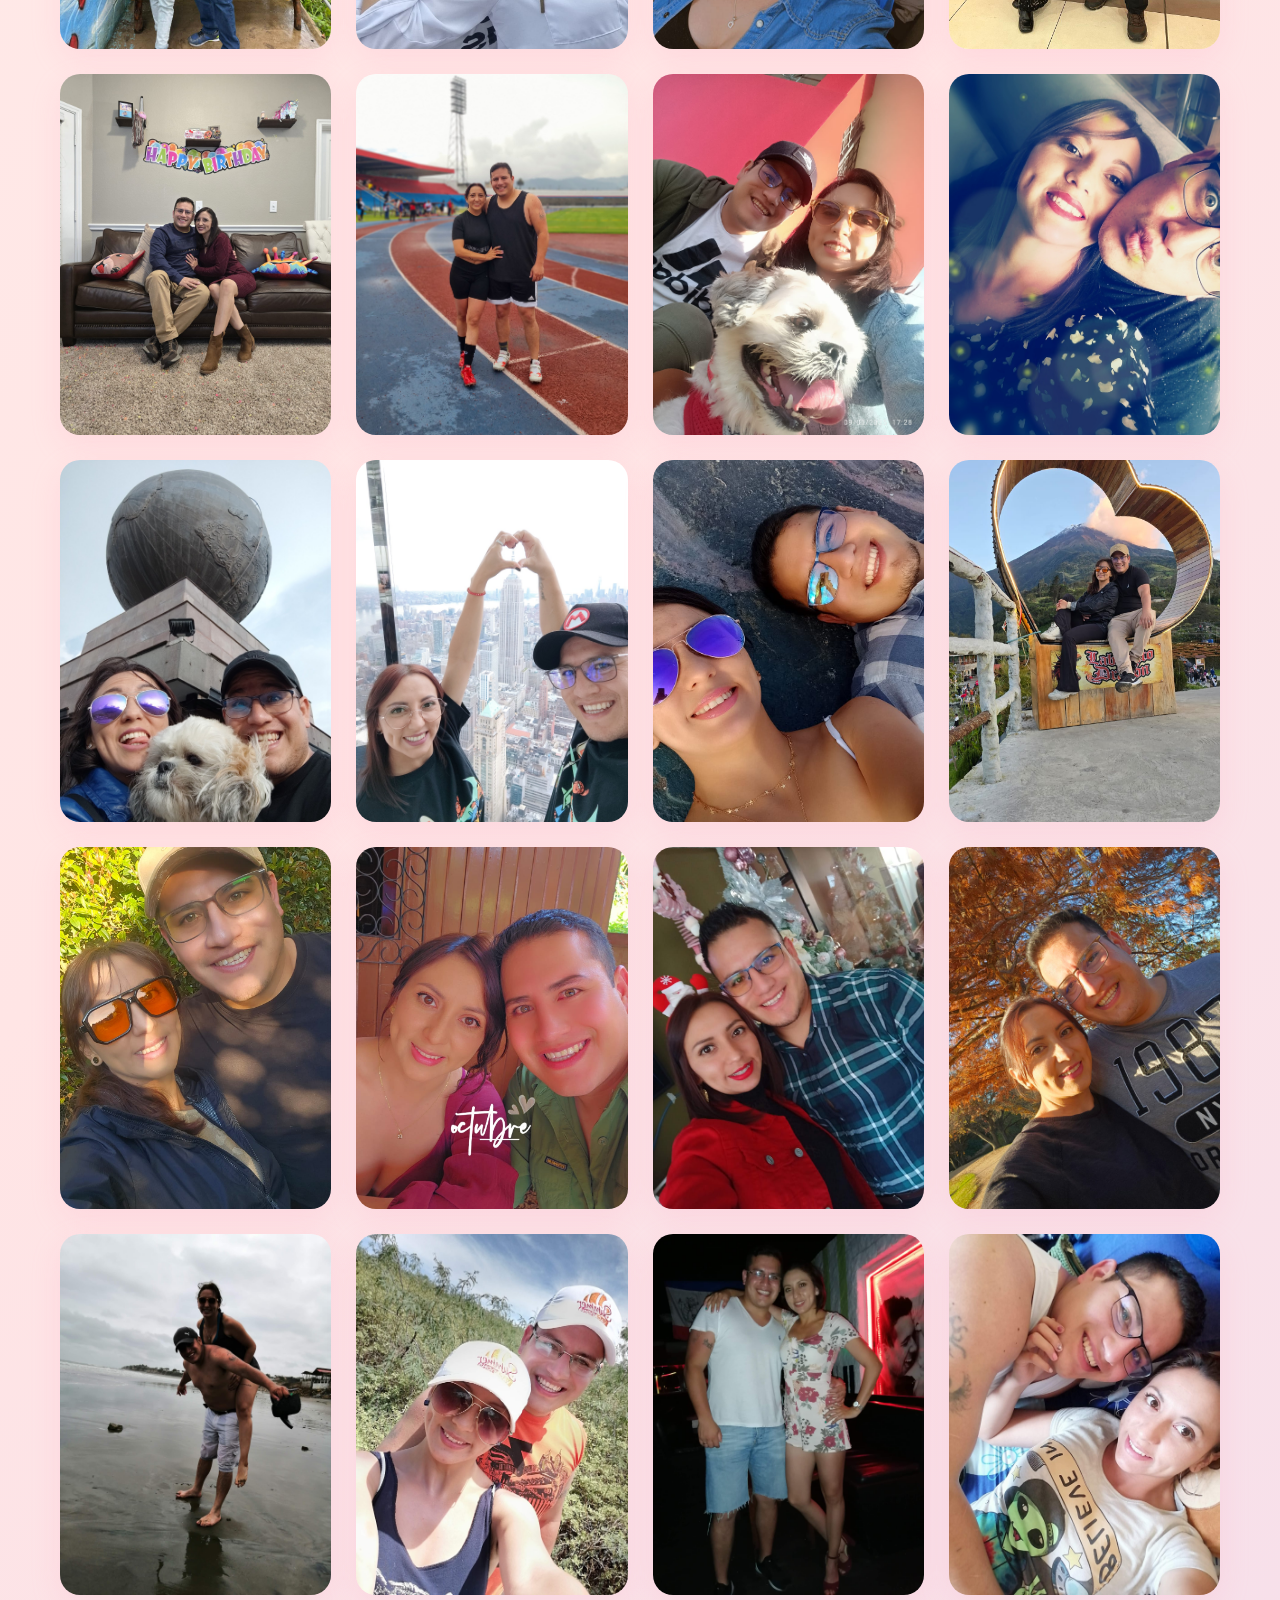
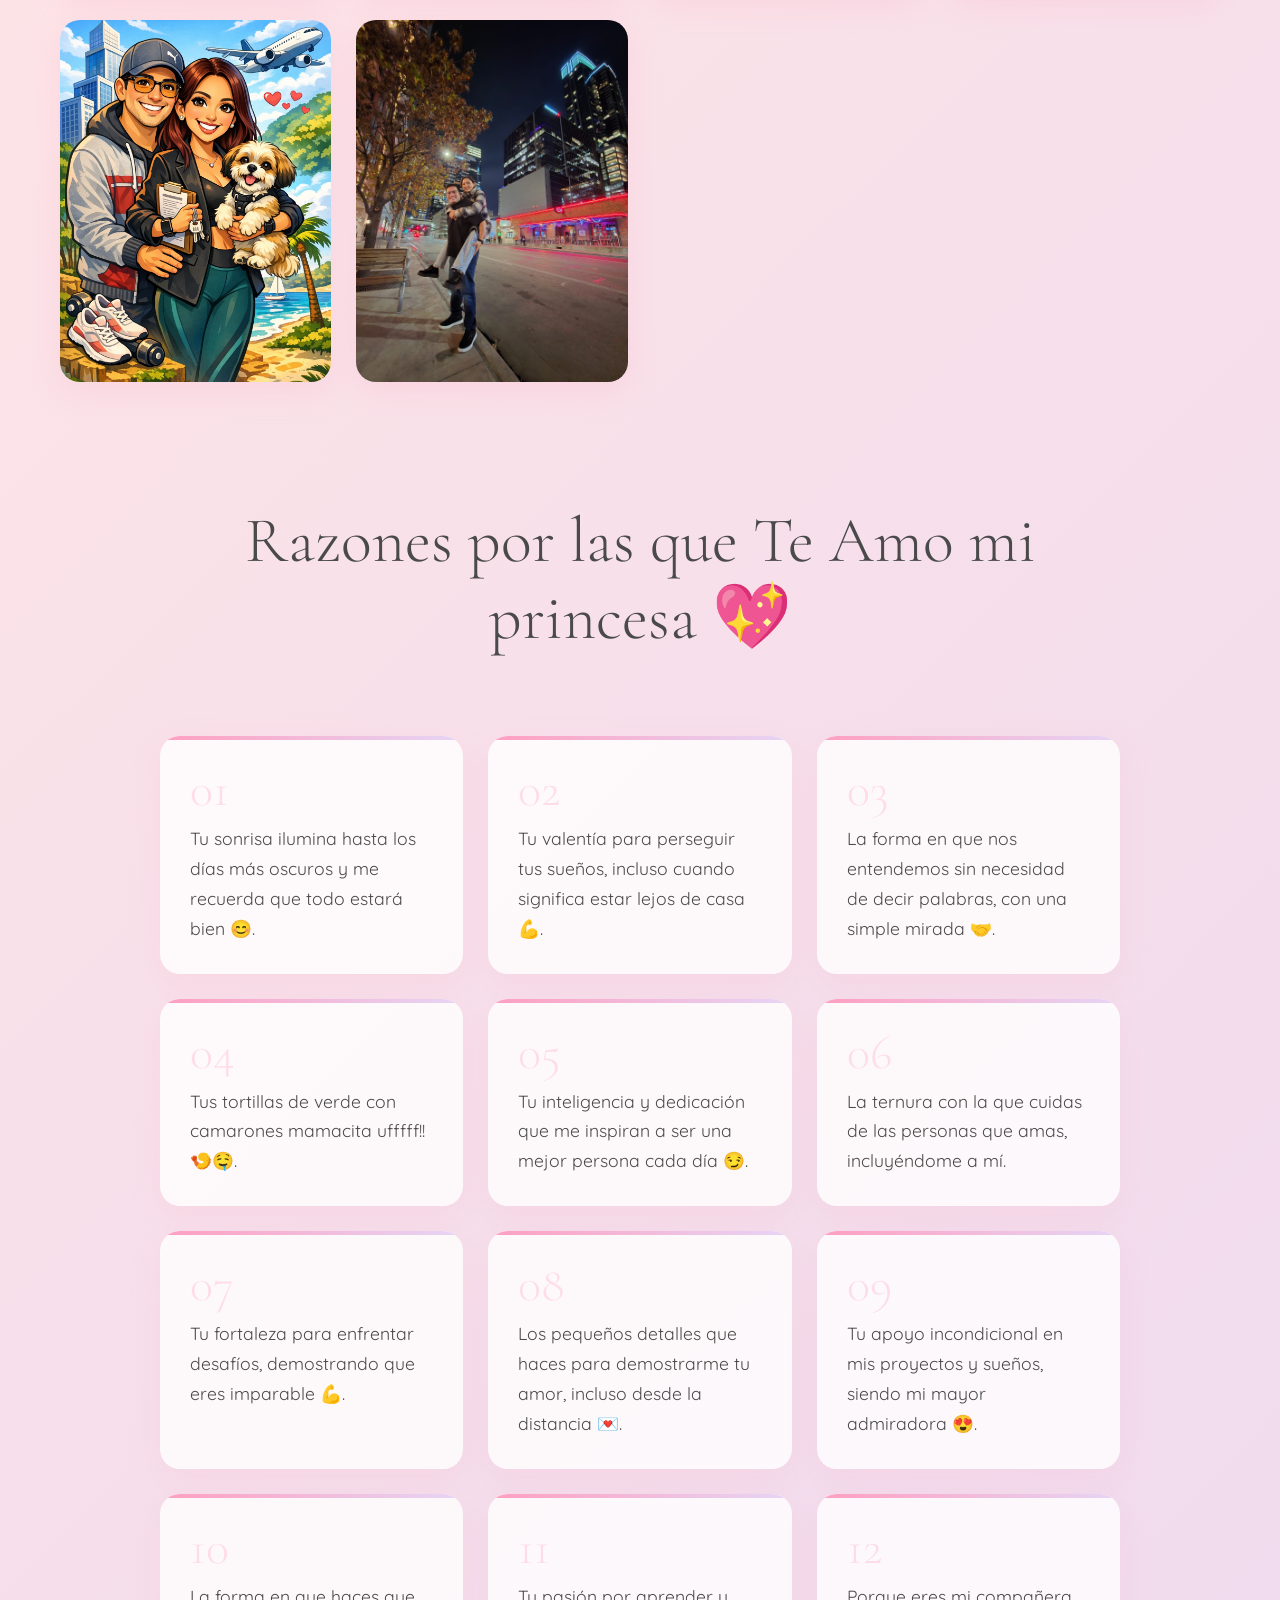
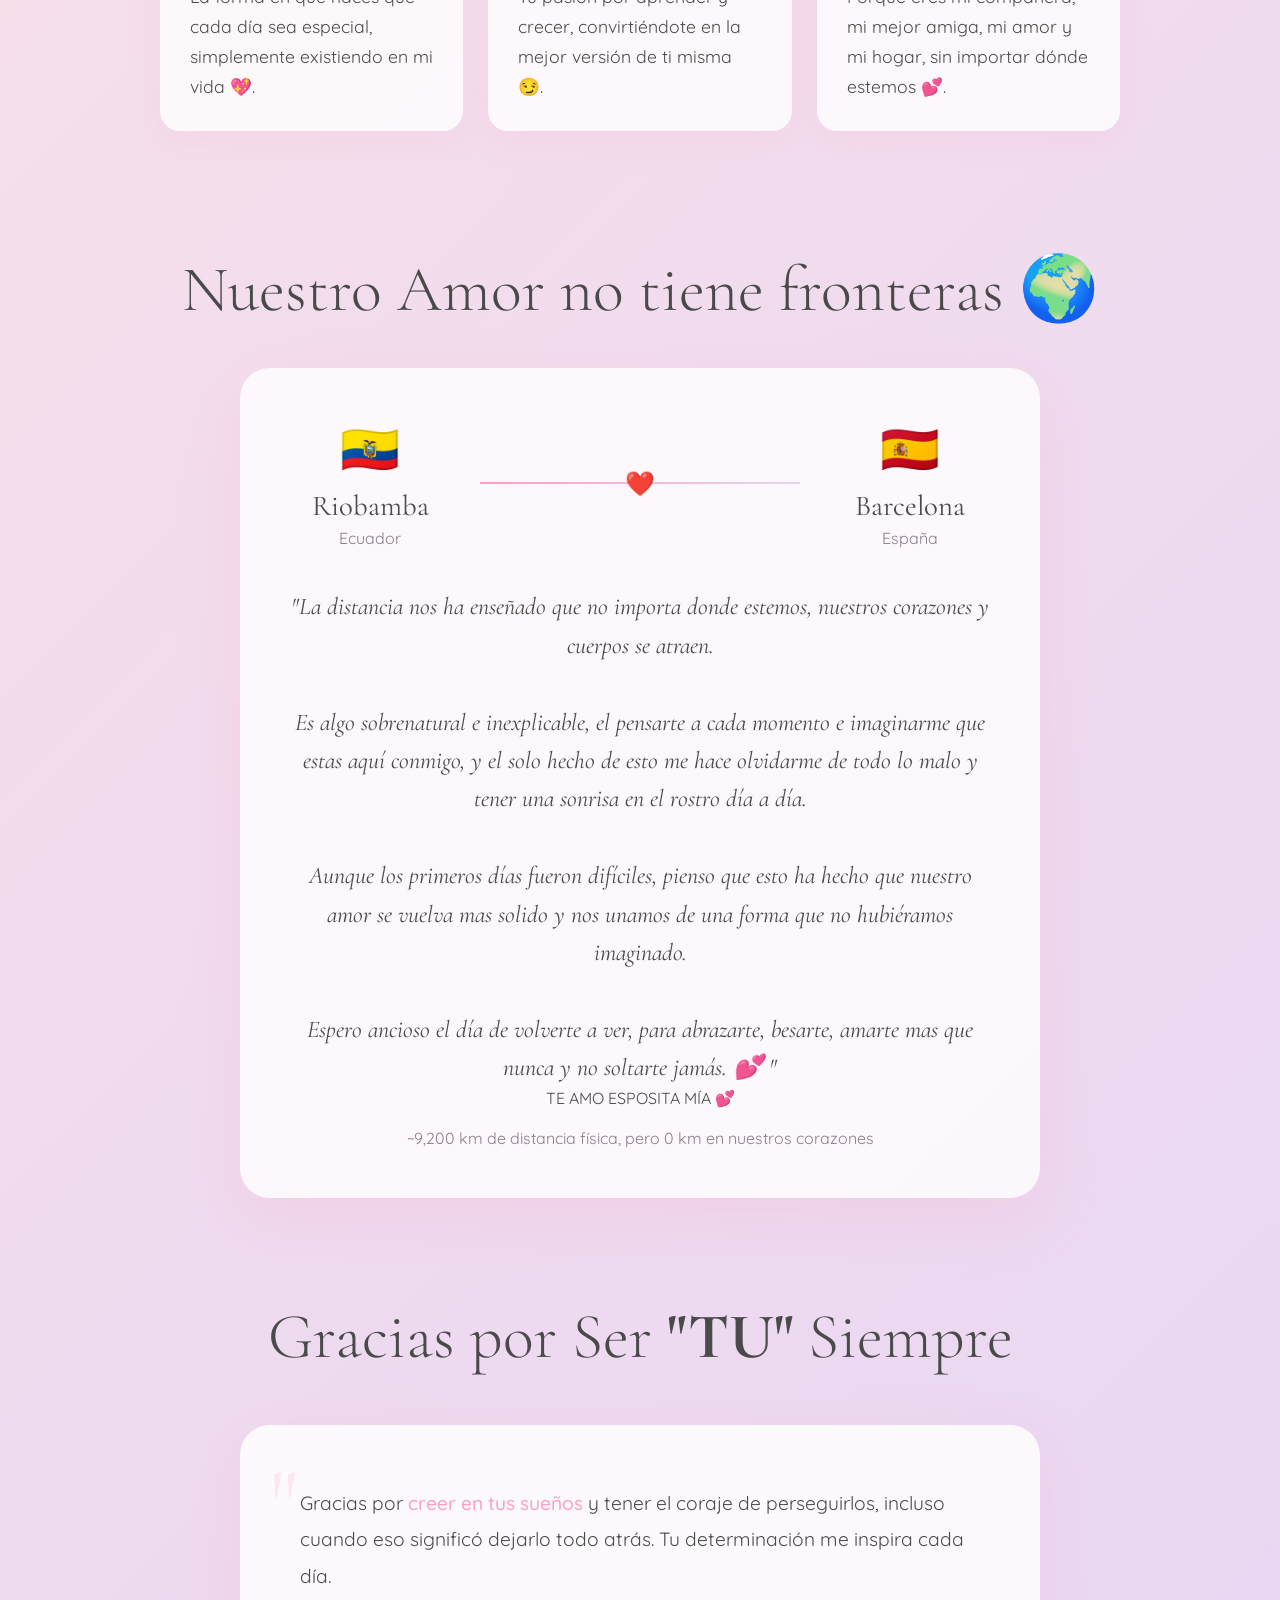
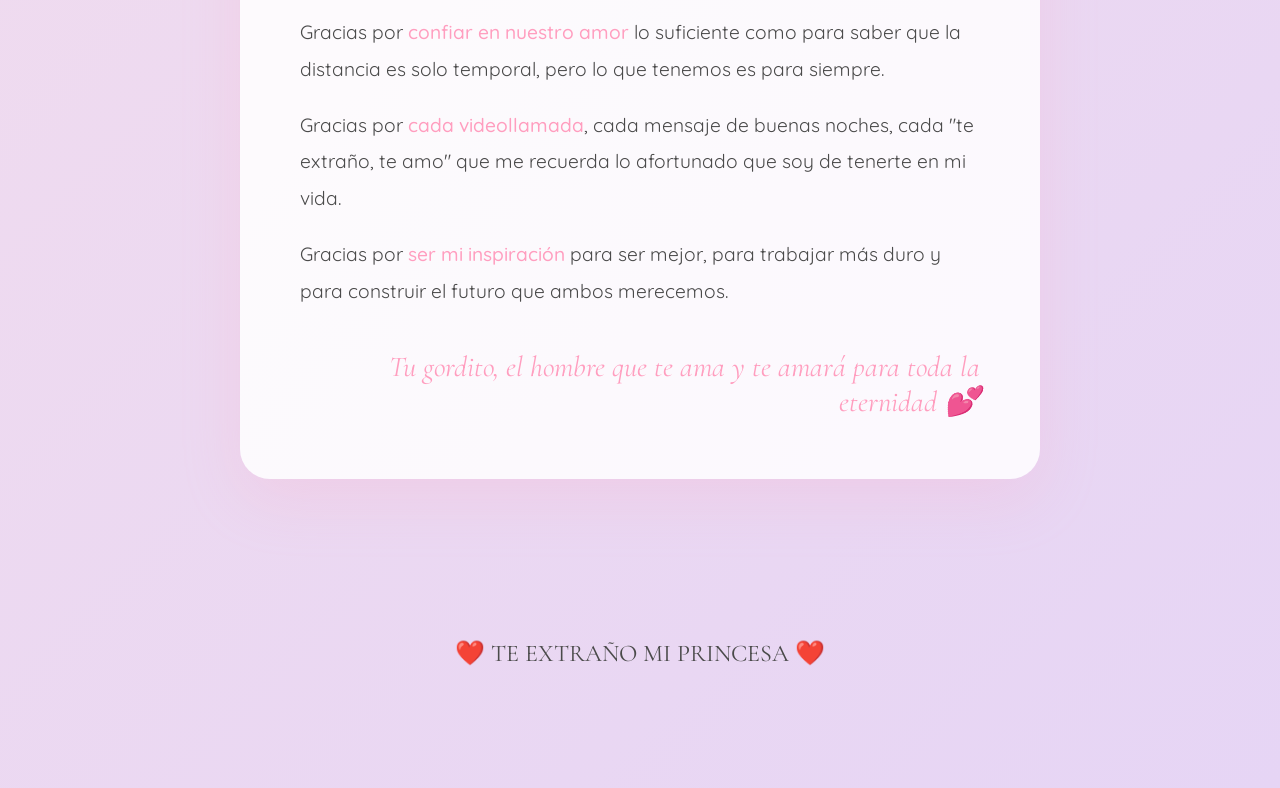
==== commit 6a2a8513: "Subir el counter" ====
--- a/index.html
+++ b/index.html
@@ -36,6 +36,31 @@
     </audio>
 
     <div class="container">
+      <!-- Counter Section -->
+      <section class="counter-section reveal">
+        <h3 class="counter-title">
+          Cuenta regresiva para volvernos a ver ⏱️ <br />
+          <span class="counter-subtitle">10/07/2026 💕</span>
+        </h3>
+        <div class="countdown-container">
+          <div class="countdown-item">
+            <span class="countdown-number" id="days">00</span>
+            <span class="countdown-label">Días</span>
+          </div>
+          <div class="countdown-item">
+            <span class="countdown-number" id="hours">00</span>
+            <span class="countdown-label">Horas</span>
+          </div>
+          <div class="countdown-item">
+            <span class="countdown-number" id="minutes">00</span>
+            <span class="countdown-label">Minutos</span>
+          </div>
+          <div class="countdown-item">
+            <span class="countdown-number" id="seconds">00</span>
+            <span class="countdown-label">Segundos</span>
+          </div>
+        </div>
+      </section>
       <!-- Hero Section -->
       <section class="hero">
         <div class="hero-image">
@@ -478,32 +503,6 @@
               Porque eres mi compañera, mi mejor amiga, mi amor y mi hogar, sin
               importar dónde estemos 💕.
             </div>
-          </div>
-        </div>
-      </section>
-
-      <!-- Counter Section -->
-      <section class="counter-section reveal">
-        <h3 class="counter-title">
-          Cuenta regresiva para volvernos a ver ⏱️ <br />
-          <span class="counter-subtitle">10/07/2026 💕</span>
-        </h3>
-        <div class="countdown-container">
-          <div class="countdown-item">
-            <span class="countdown-number" id="days">00</span>
-            <span class="countdown-label">Días</span>
-          </div>
-          <div class="countdown-item">
-            <span class="countdown-number" id="hours">00</span>
-            <span class="countdown-label">Horas</span>
-          </div>
-          <div class="countdown-item">
-            <span class="countdown-number" id="minutes">00</span>
-            <span class="countdown-label">Minutos</span>
-          </div>
-          <div class="countdown-item">
-            <span class="countdown-number" id="seconds">00</span>
-            <span class="countdown-label">Segundos</span>
           </div>
         </div>
       </section>
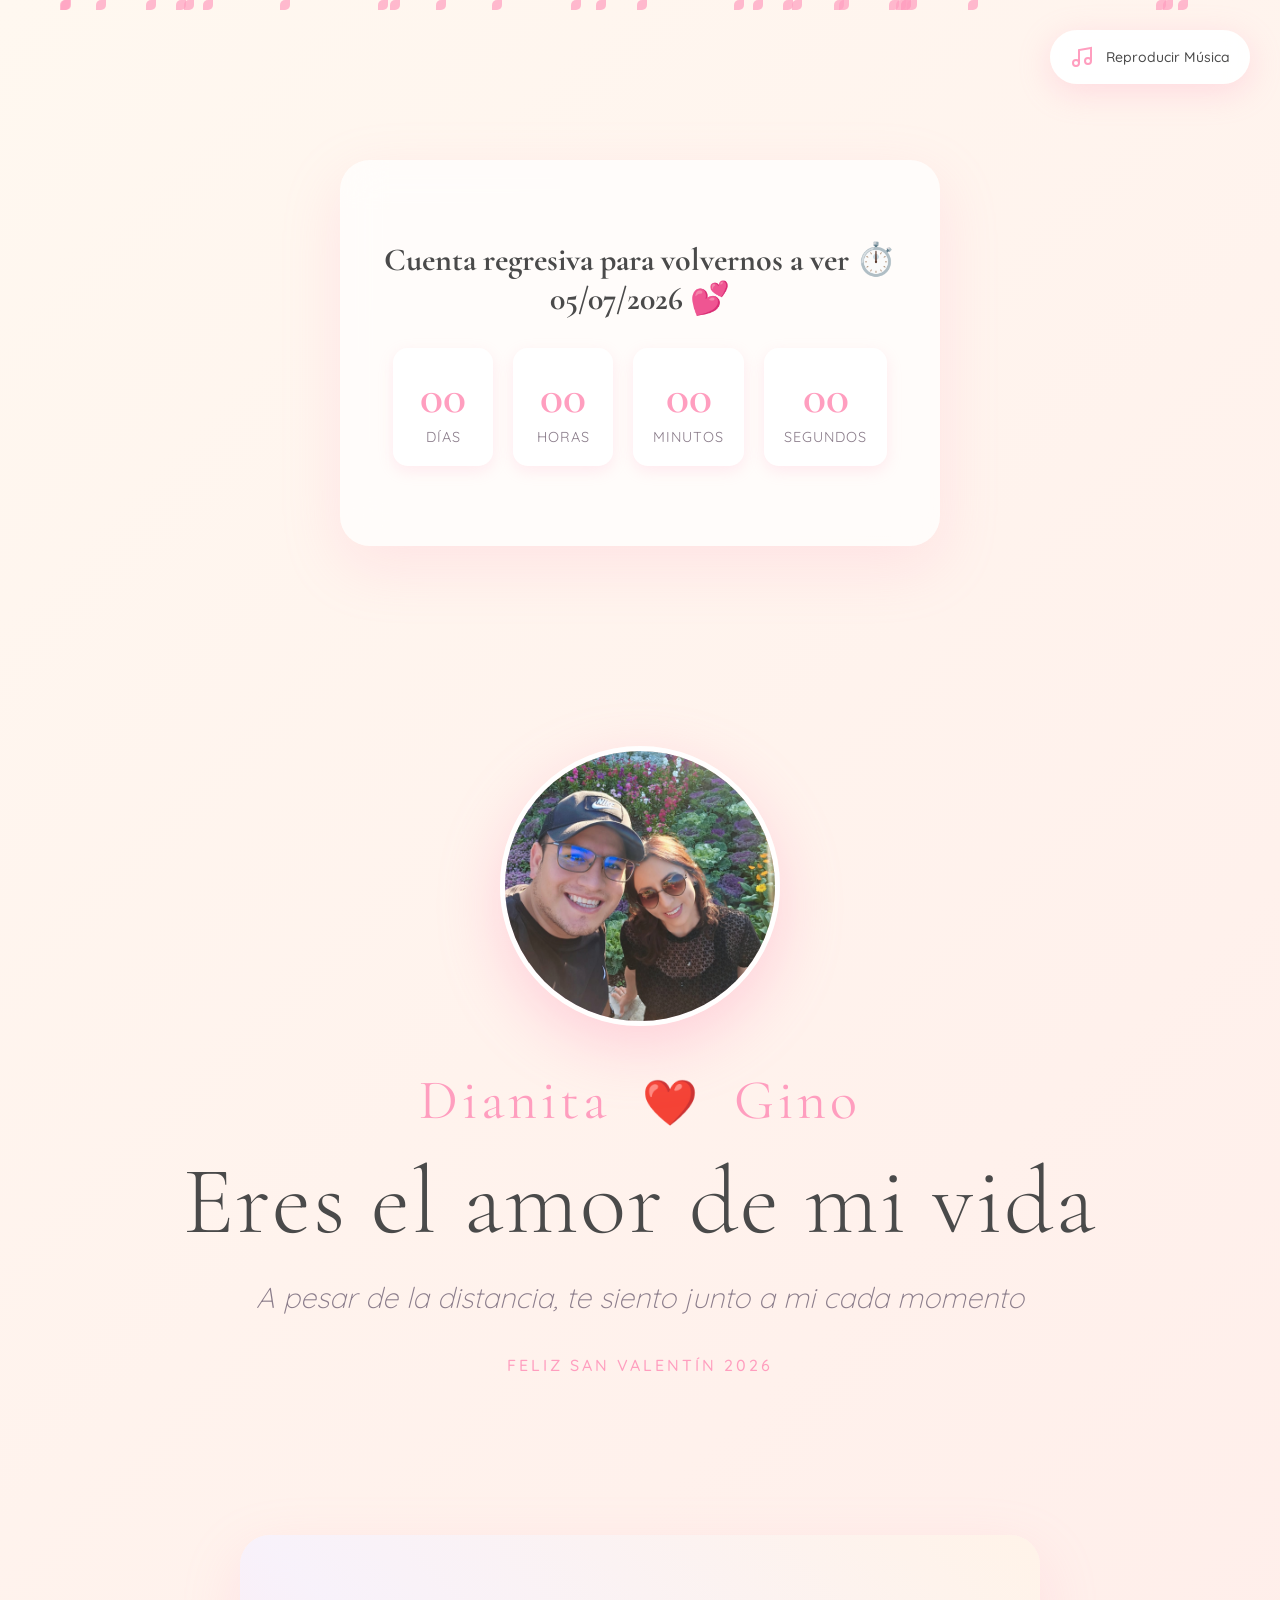
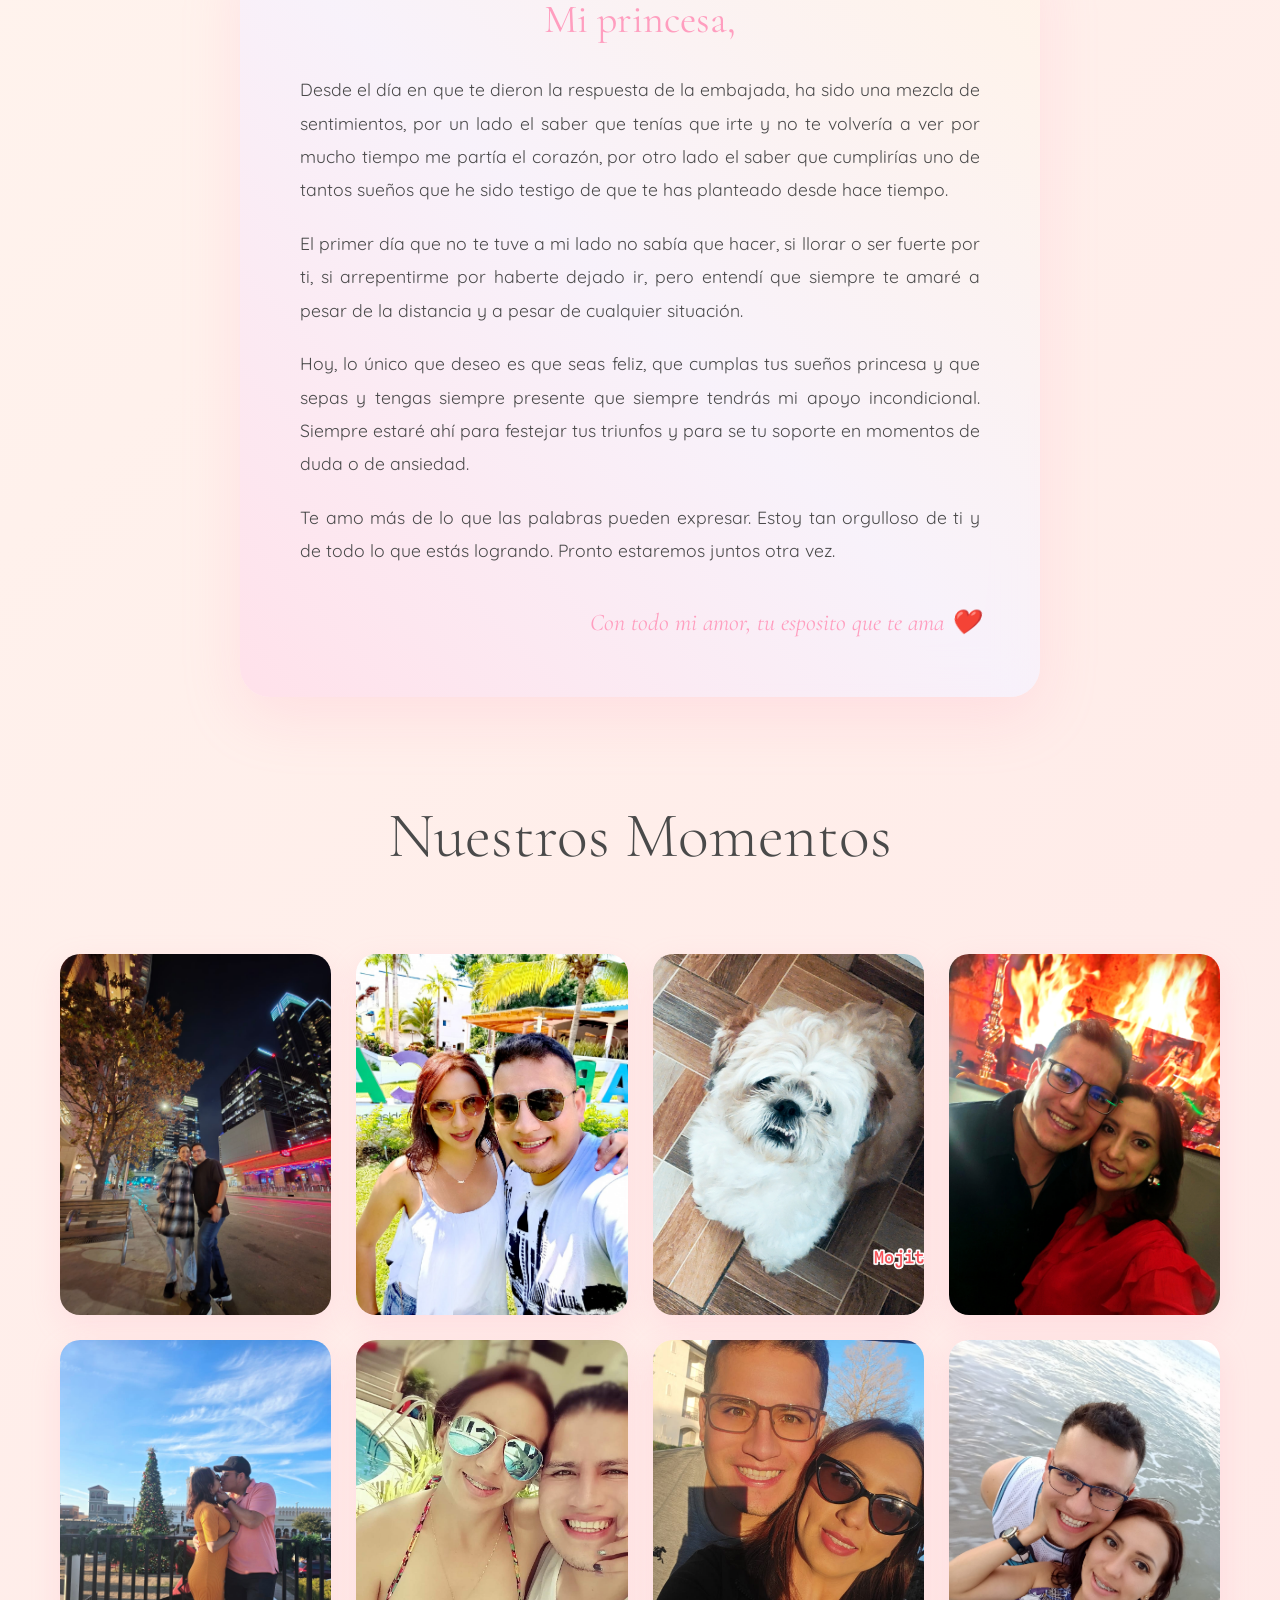
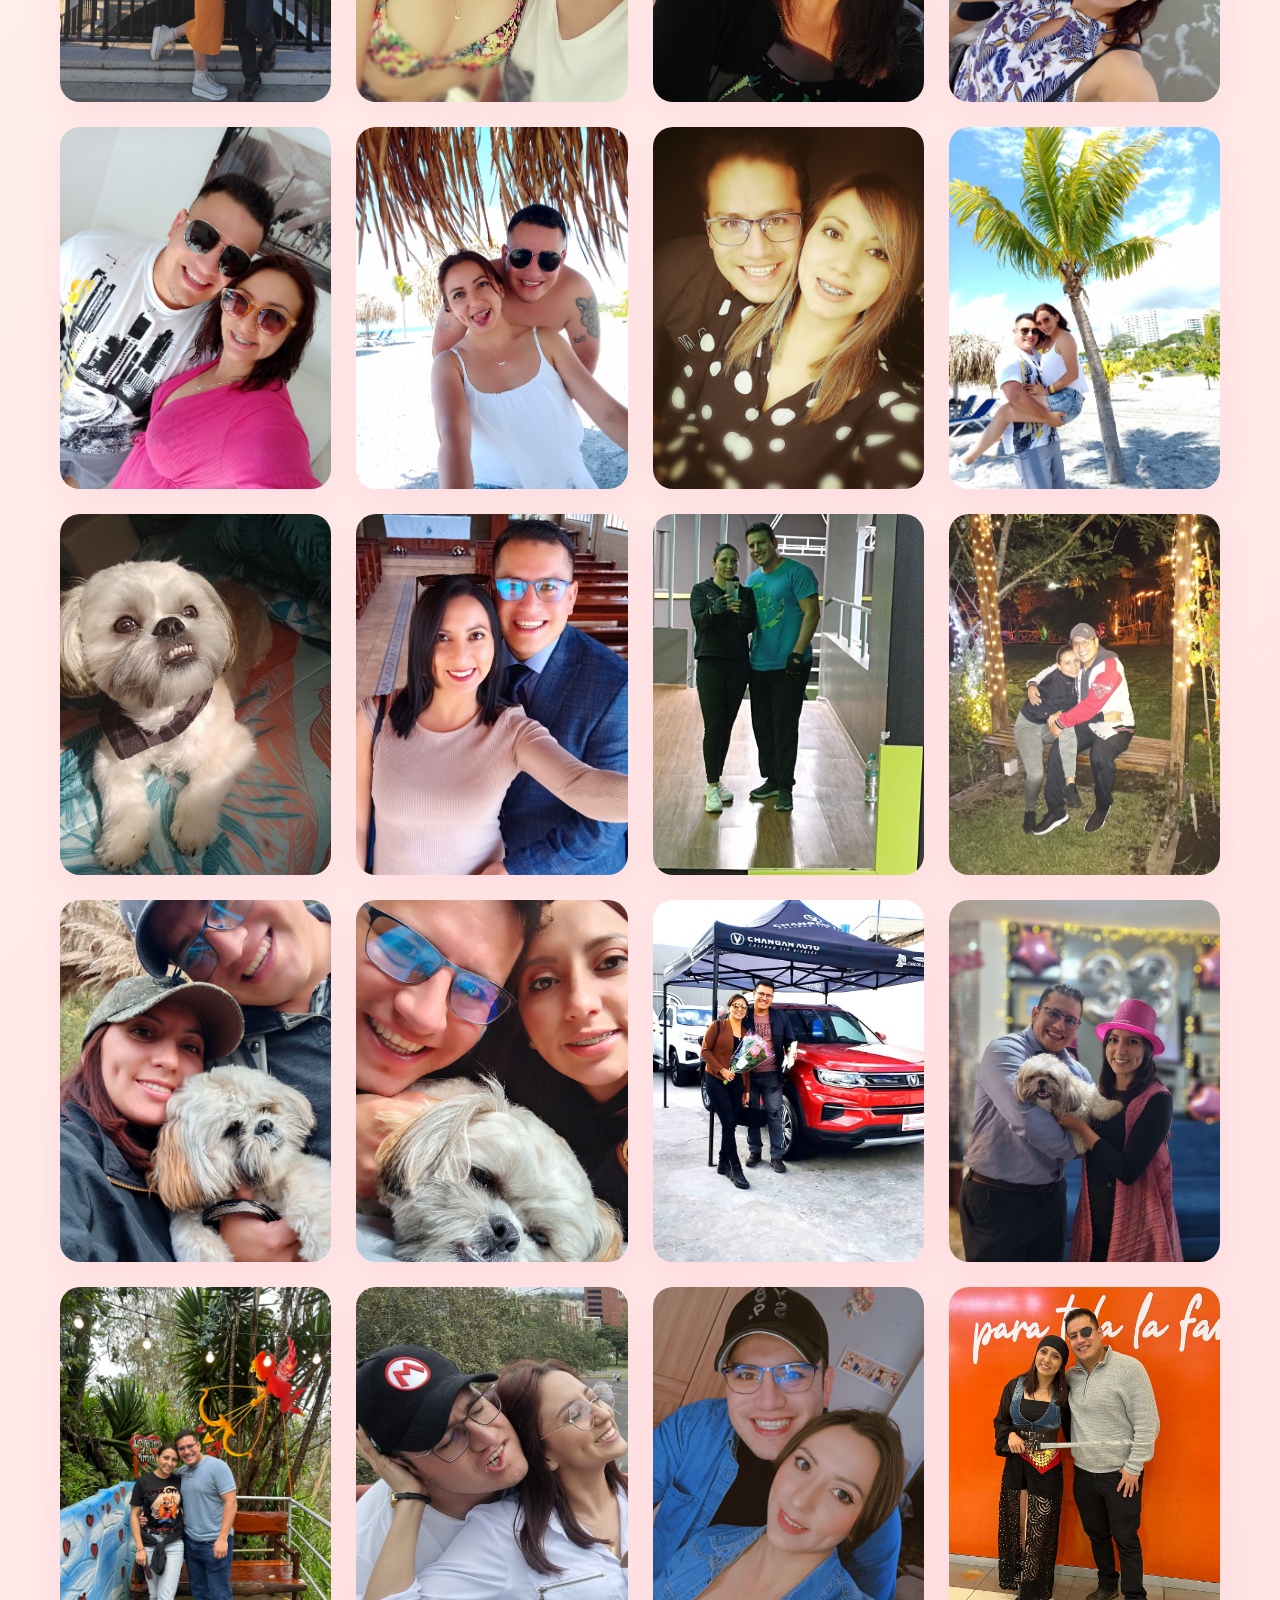
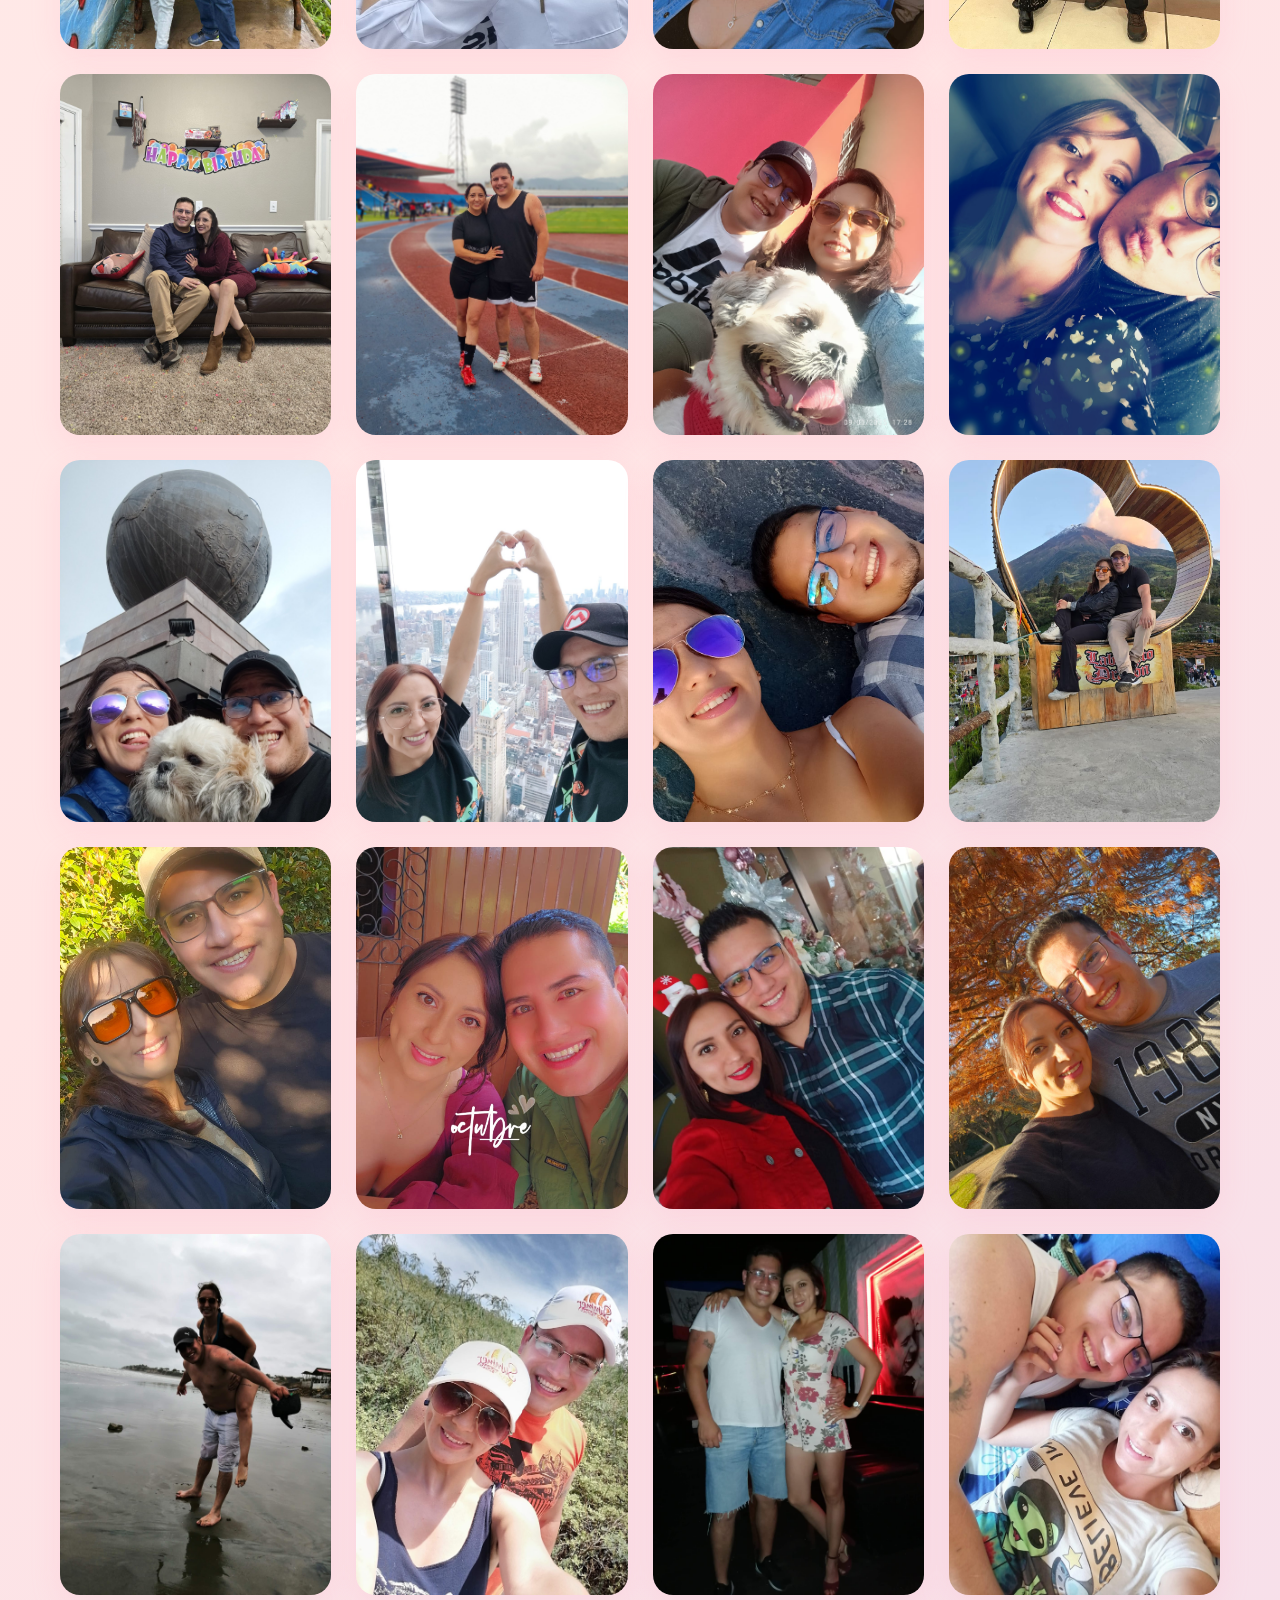
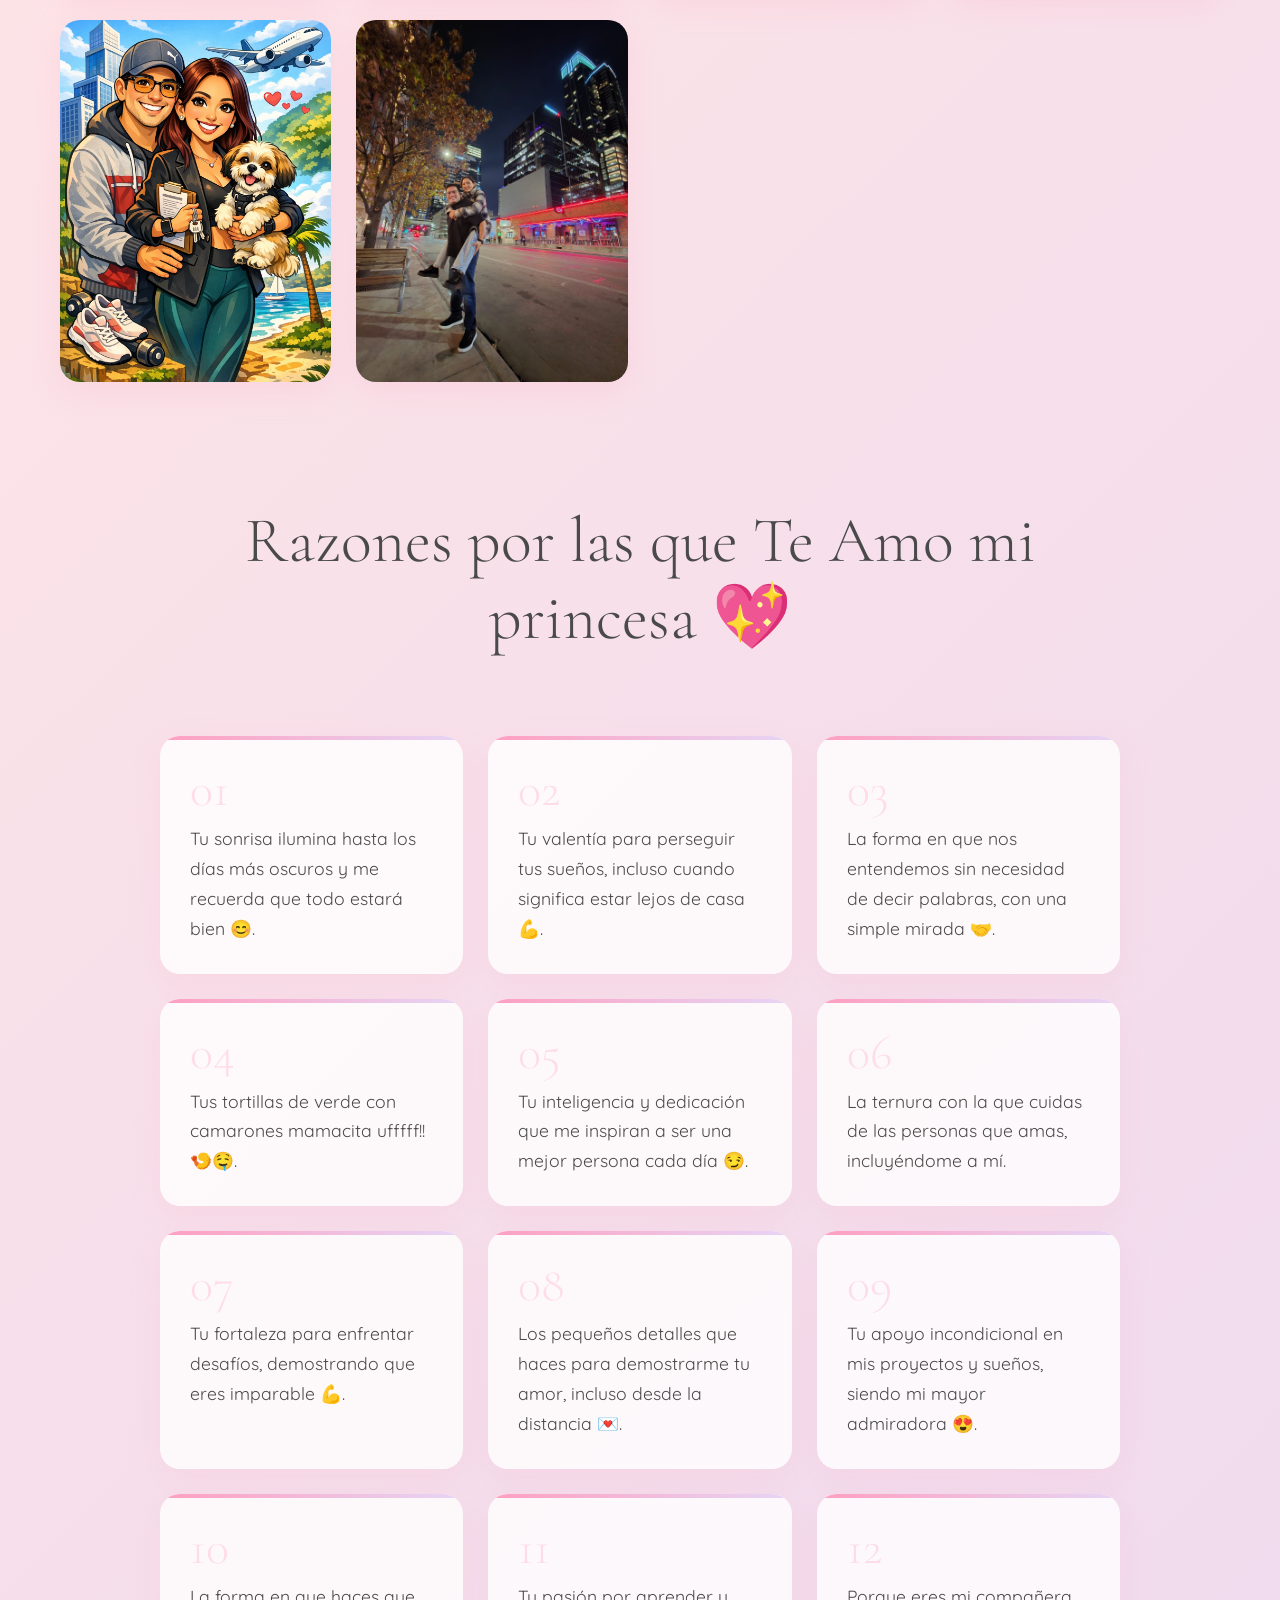
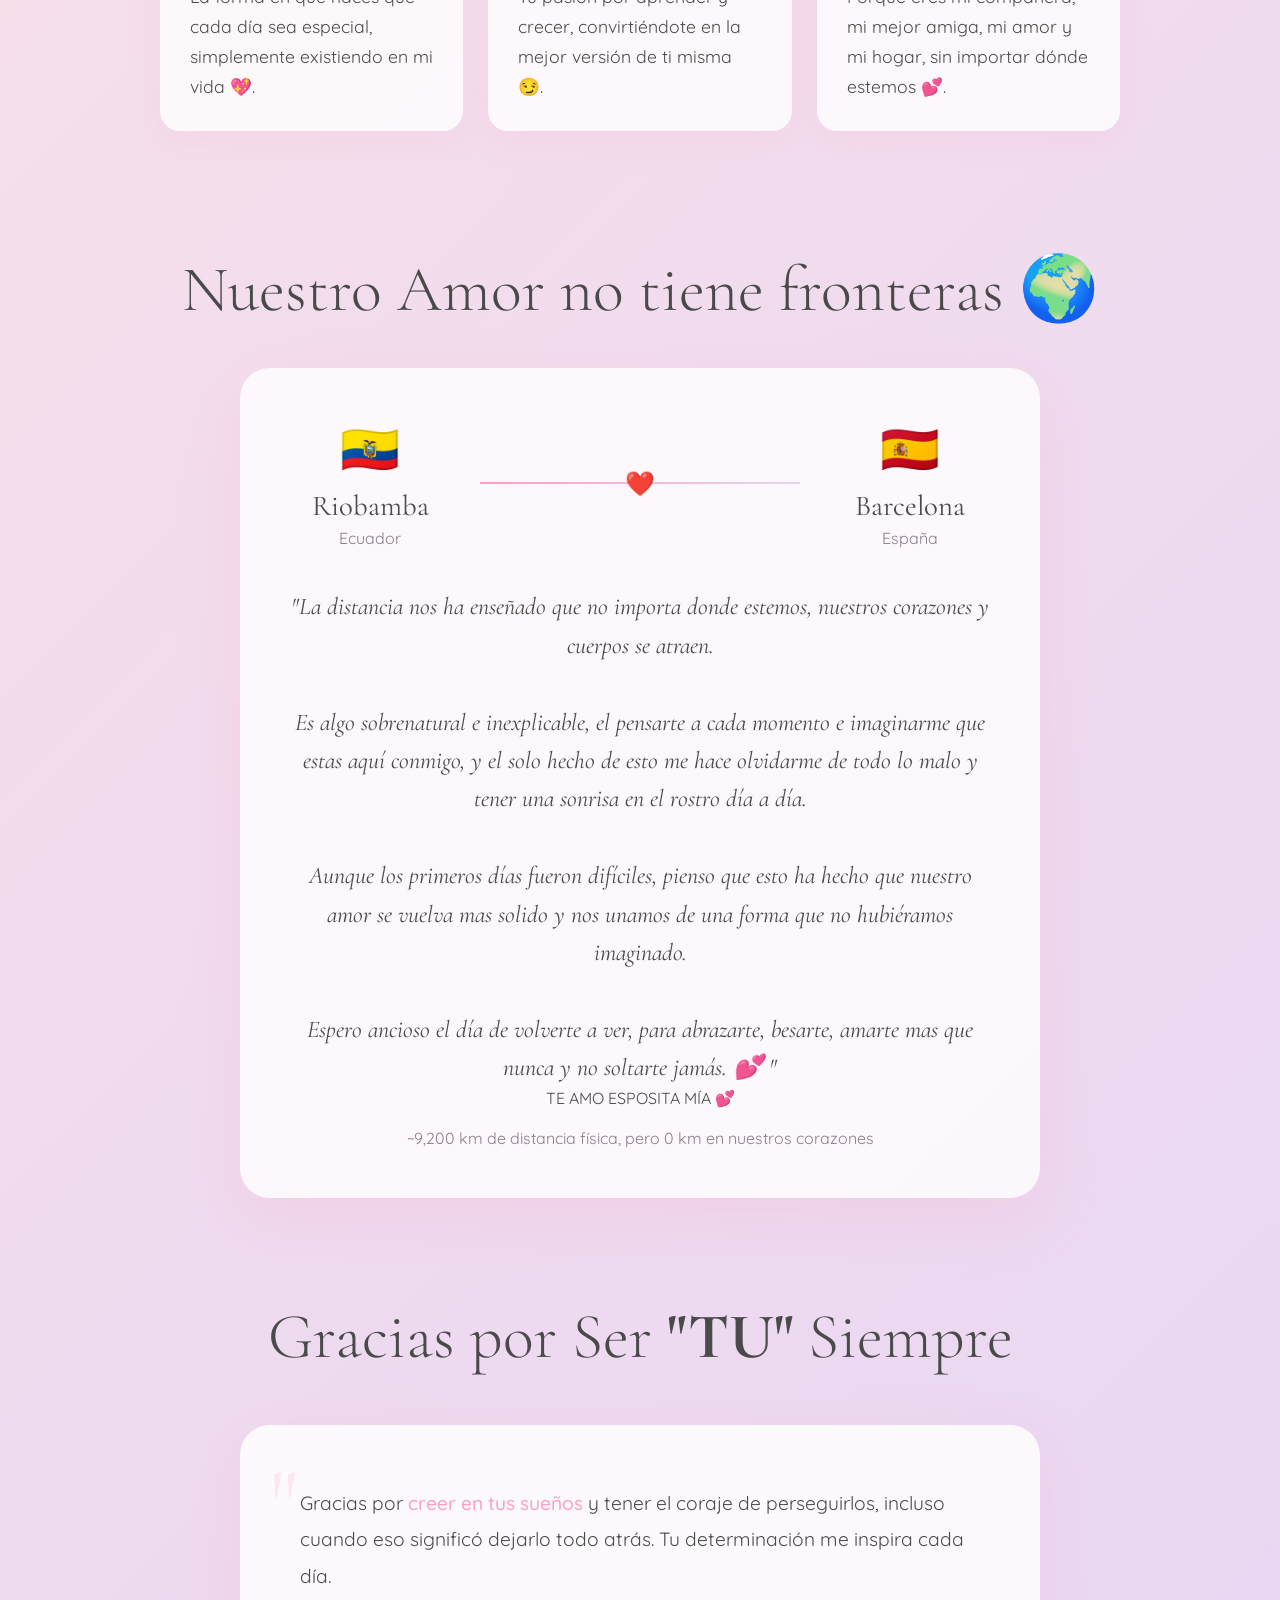
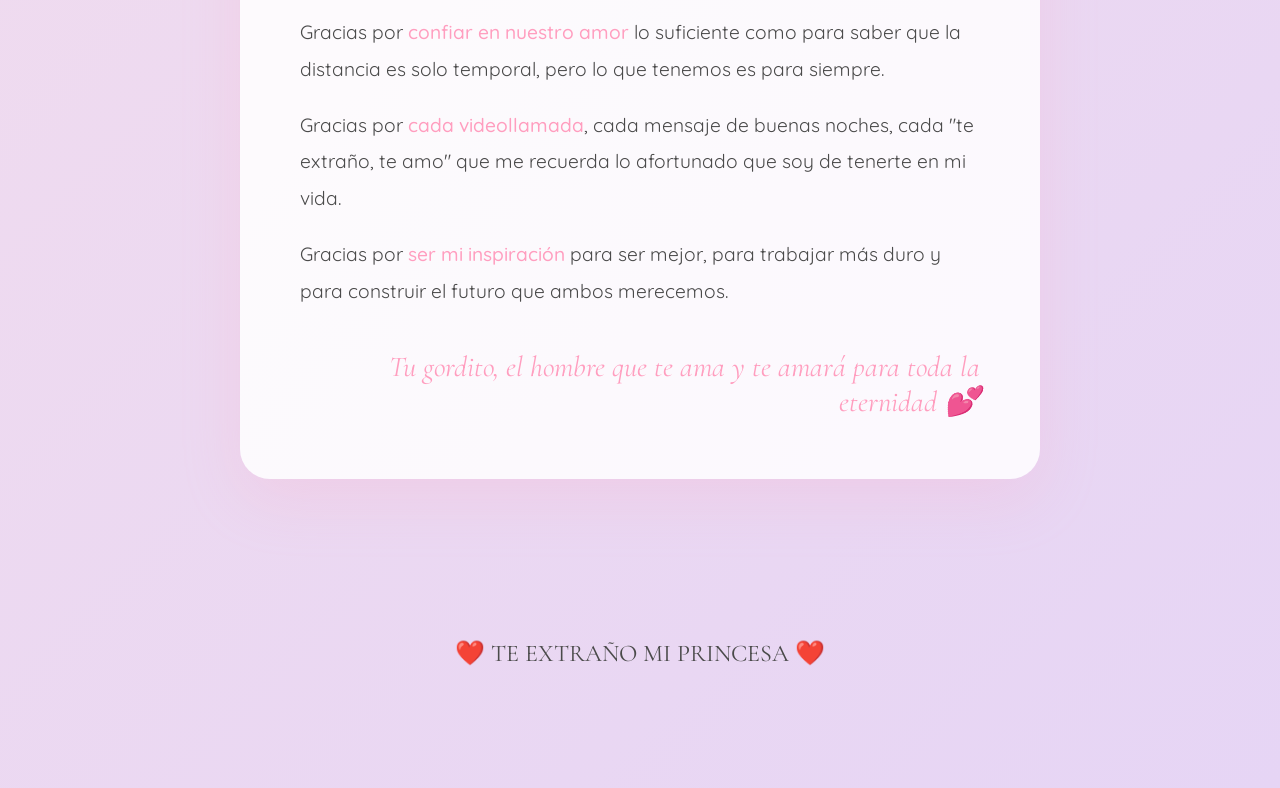
==== commit 91808c6f: "Act fecha" ====
--- a/index.html
+++ b/index.html
@@ -40,7 +40,7 @@
       <section class="counter-section reveal">
         <h3 class="counter-title">
           Cuenta regresiva para volvernos a ver ⏱️ <br />
-          <span class="counter-subtitle">10/07/2026 💕</span>
+          <span class="counter-subtitle">05/07/2026 💕</span>
         </h3>
         <div class="countdown-container">
           <div class="countdown-item">
@@ -644,7 +644,7 @@
       // Day Counter replaced with Countdown
       function updateCountdown() {
         // Set your reunion date here (Year, Month-1, Day, Hour, Minute)
-        const reunionDate = new Date("2026-07-10T00:00:00").getTime();
+        const reunionDate = new Date("2026-07-05T00:00:00").getTime();
 
         const countdownInterval = setInterval(() => {
           const now = new Date().getTime();
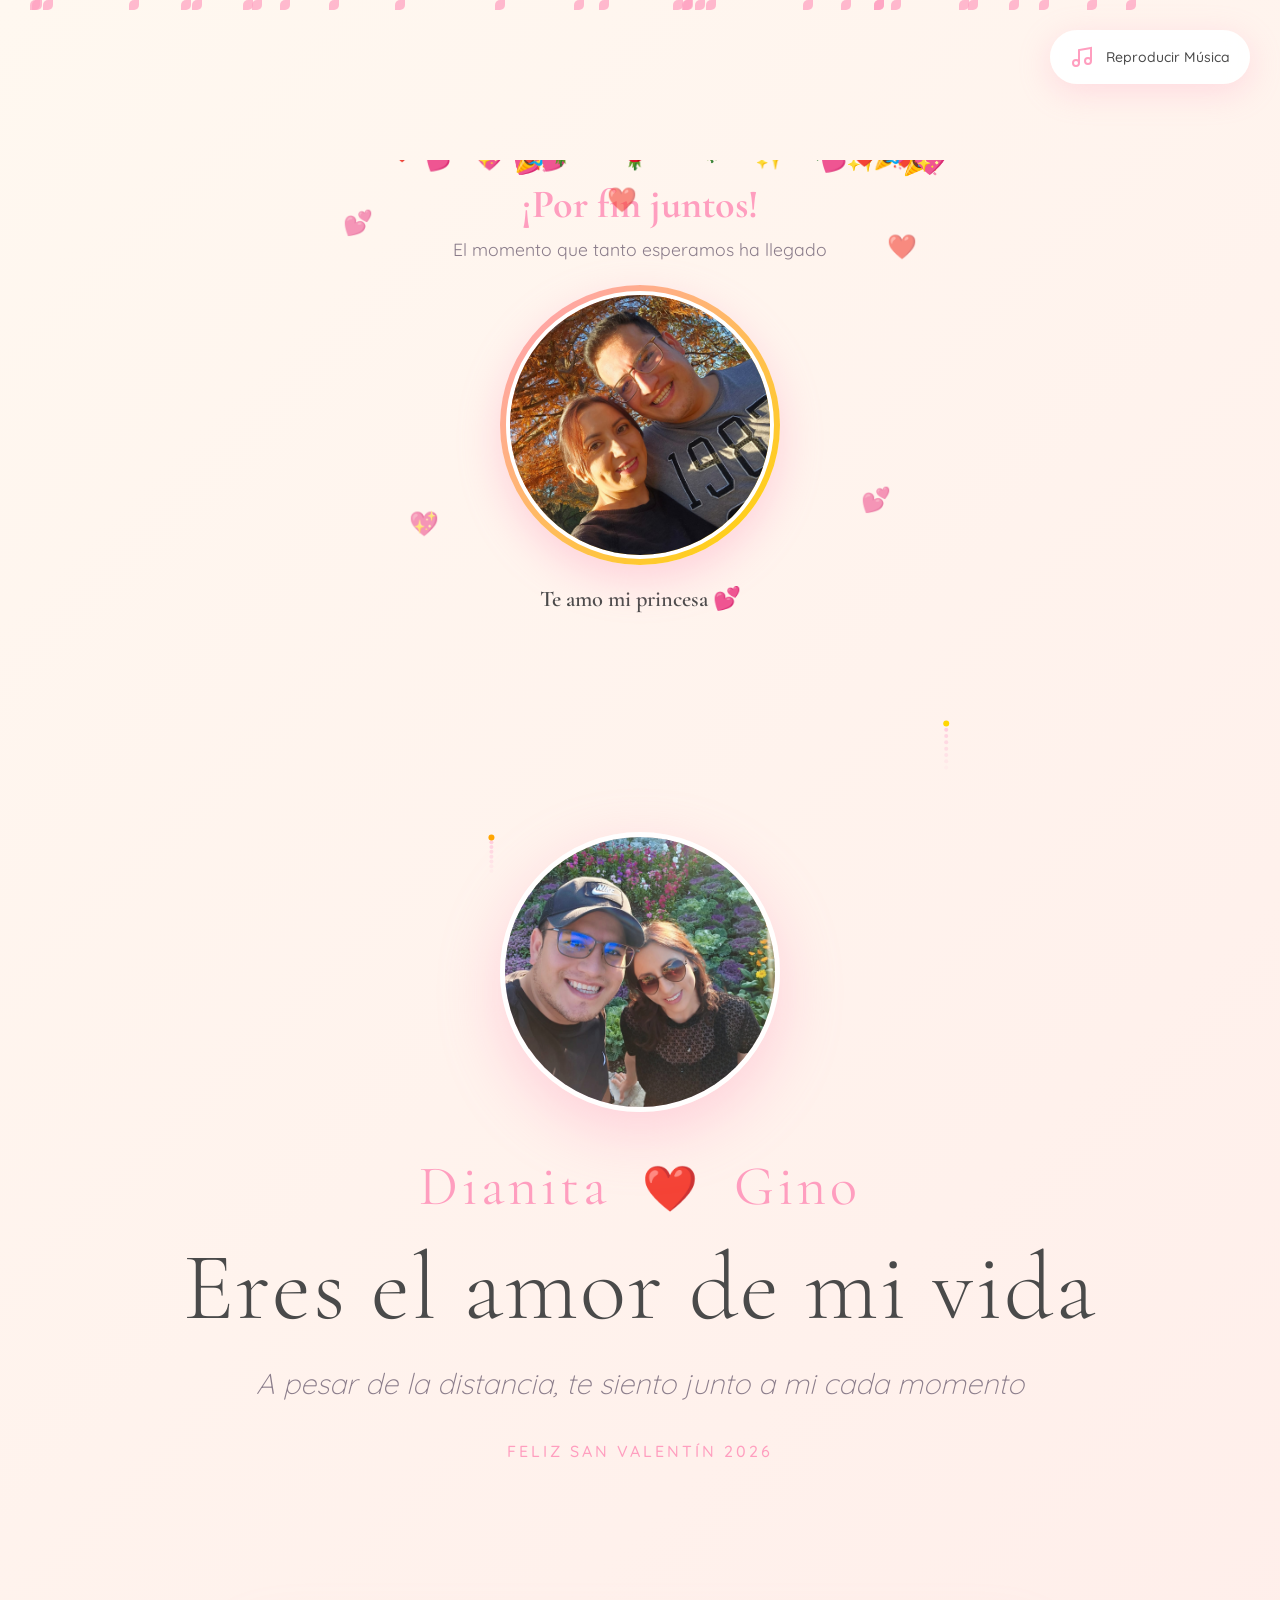
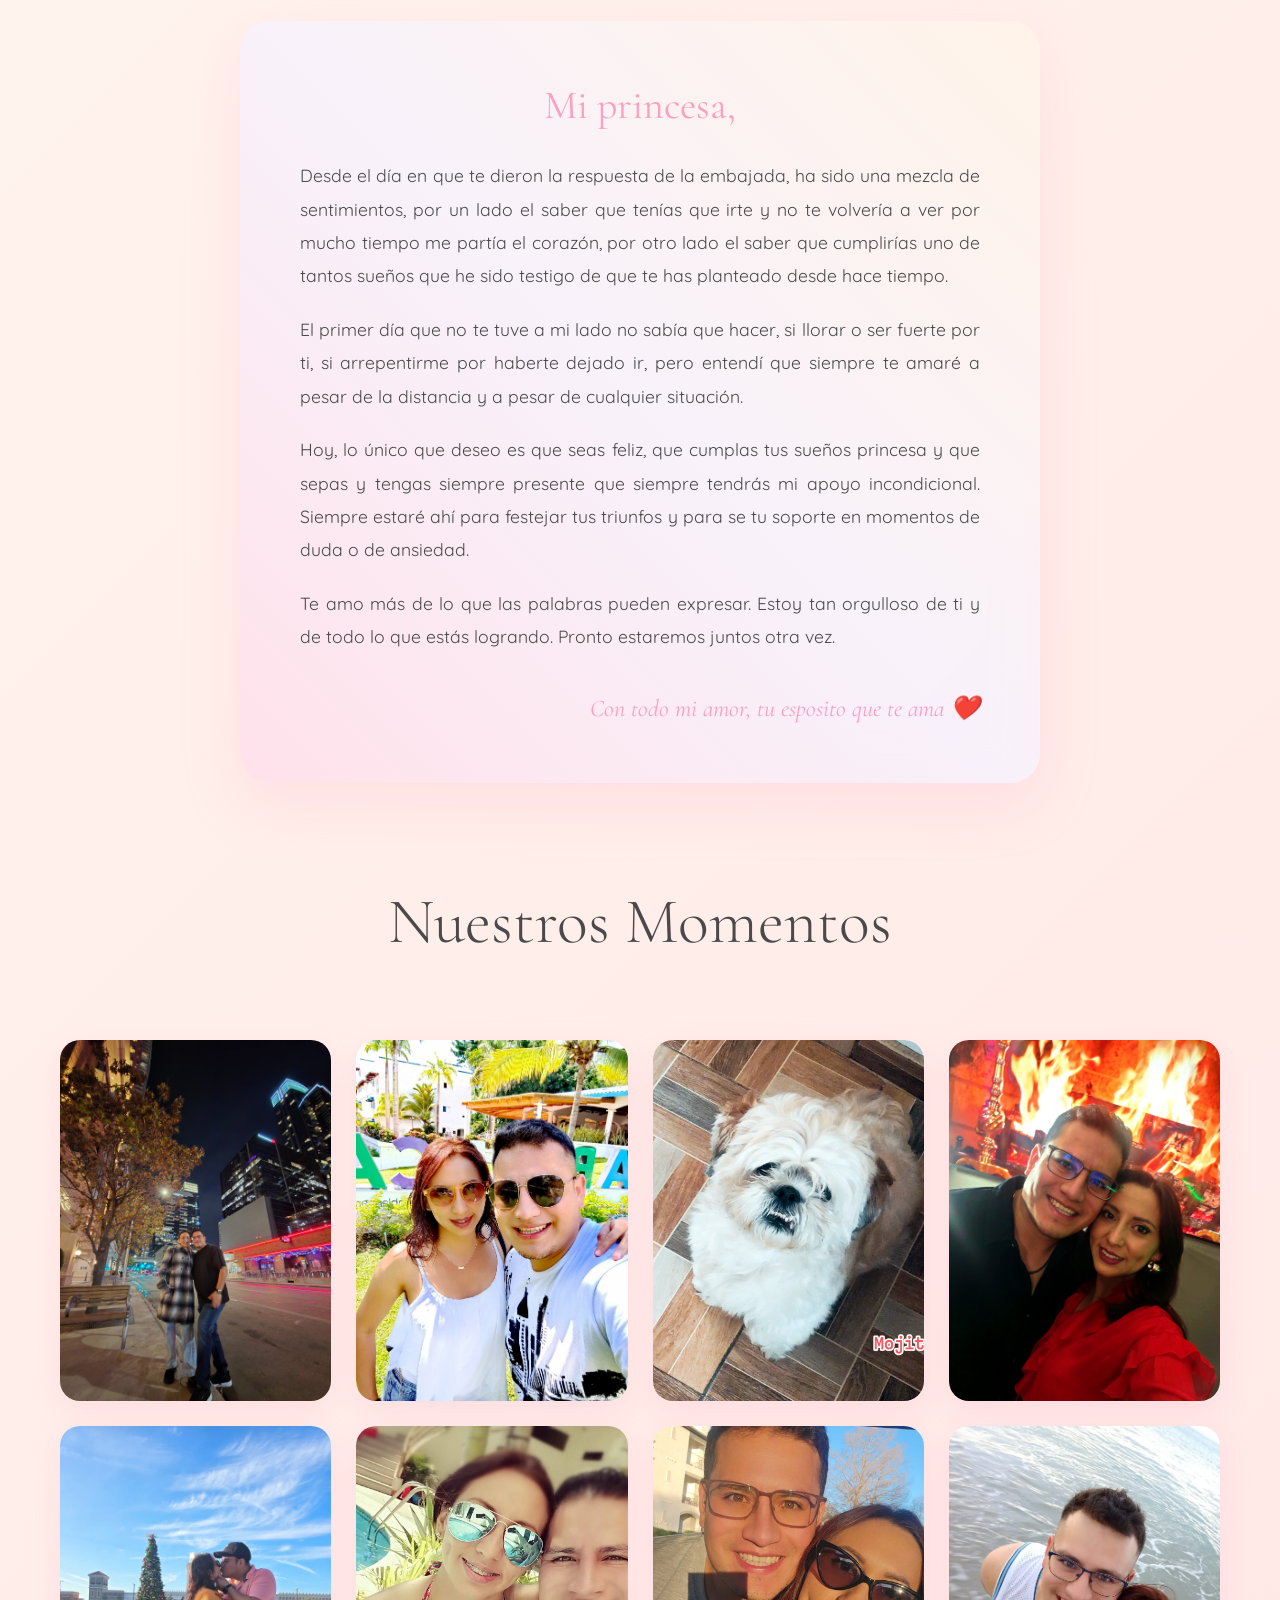
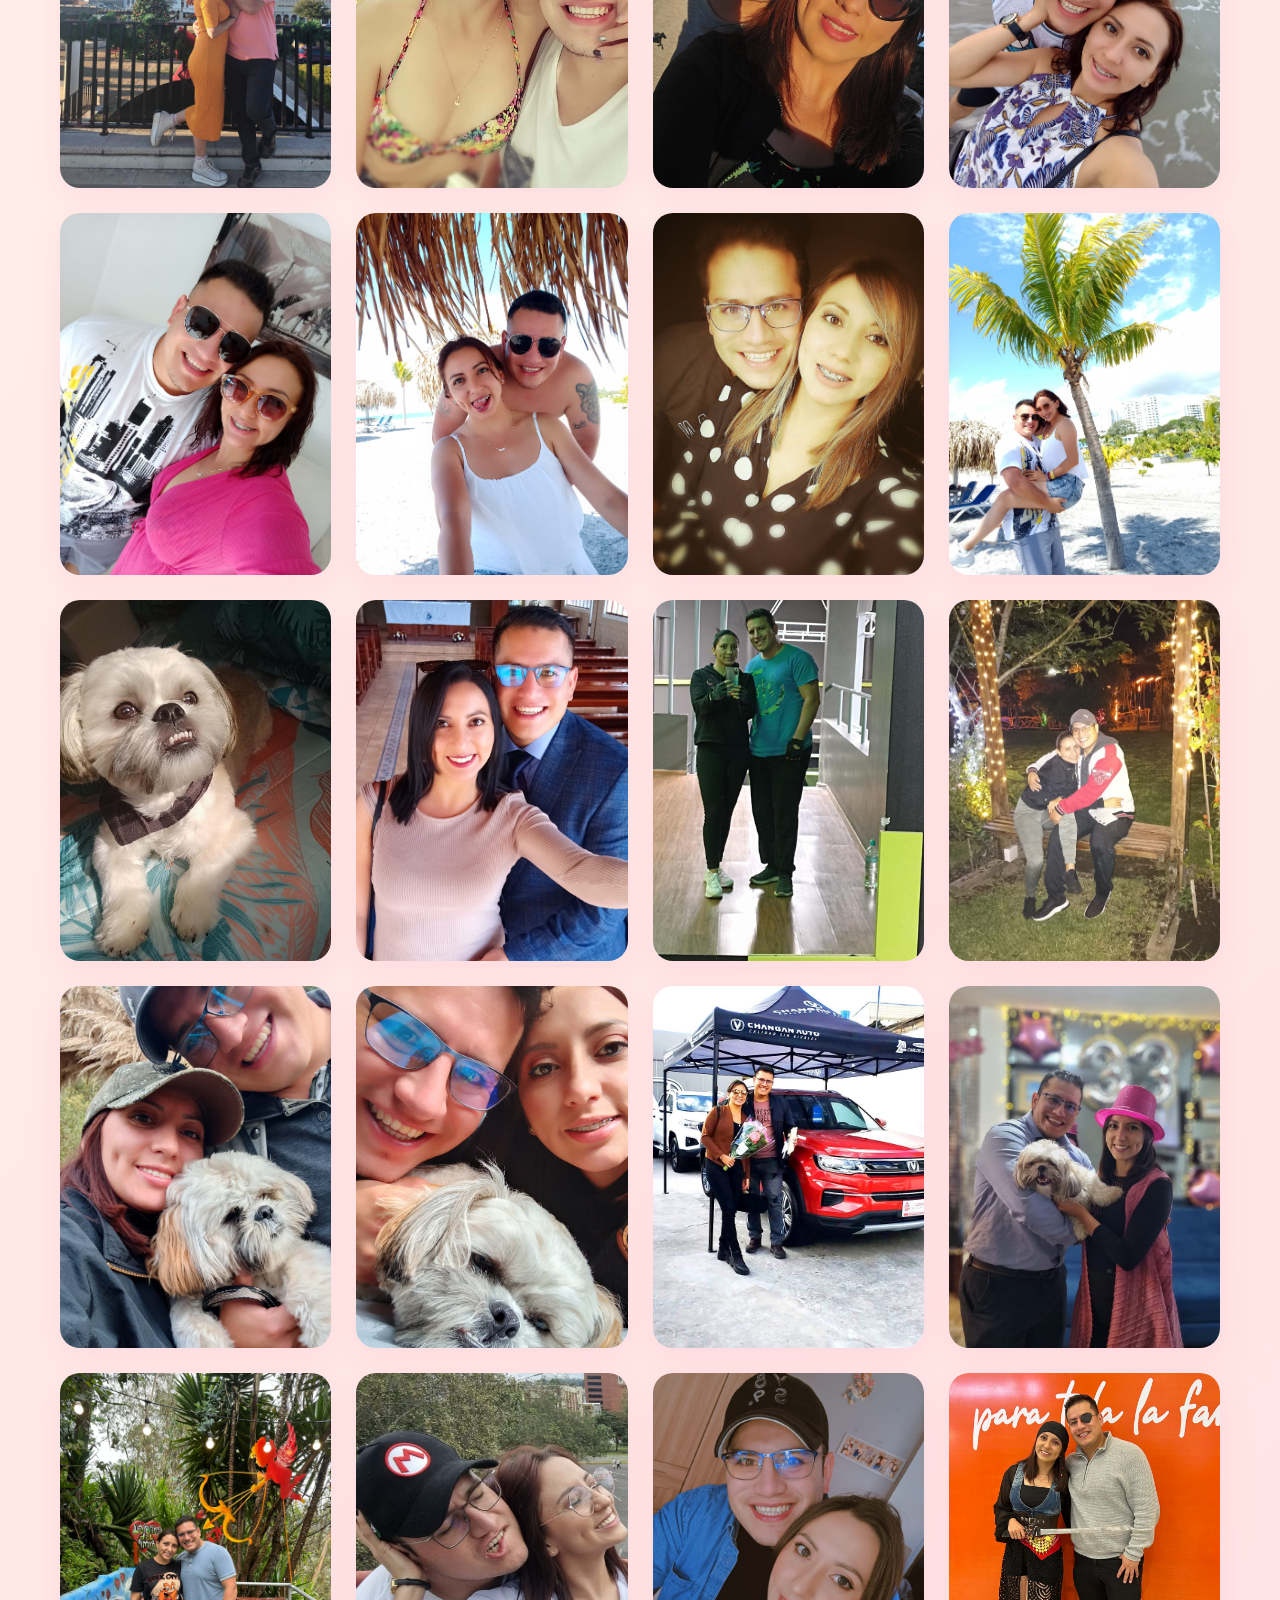
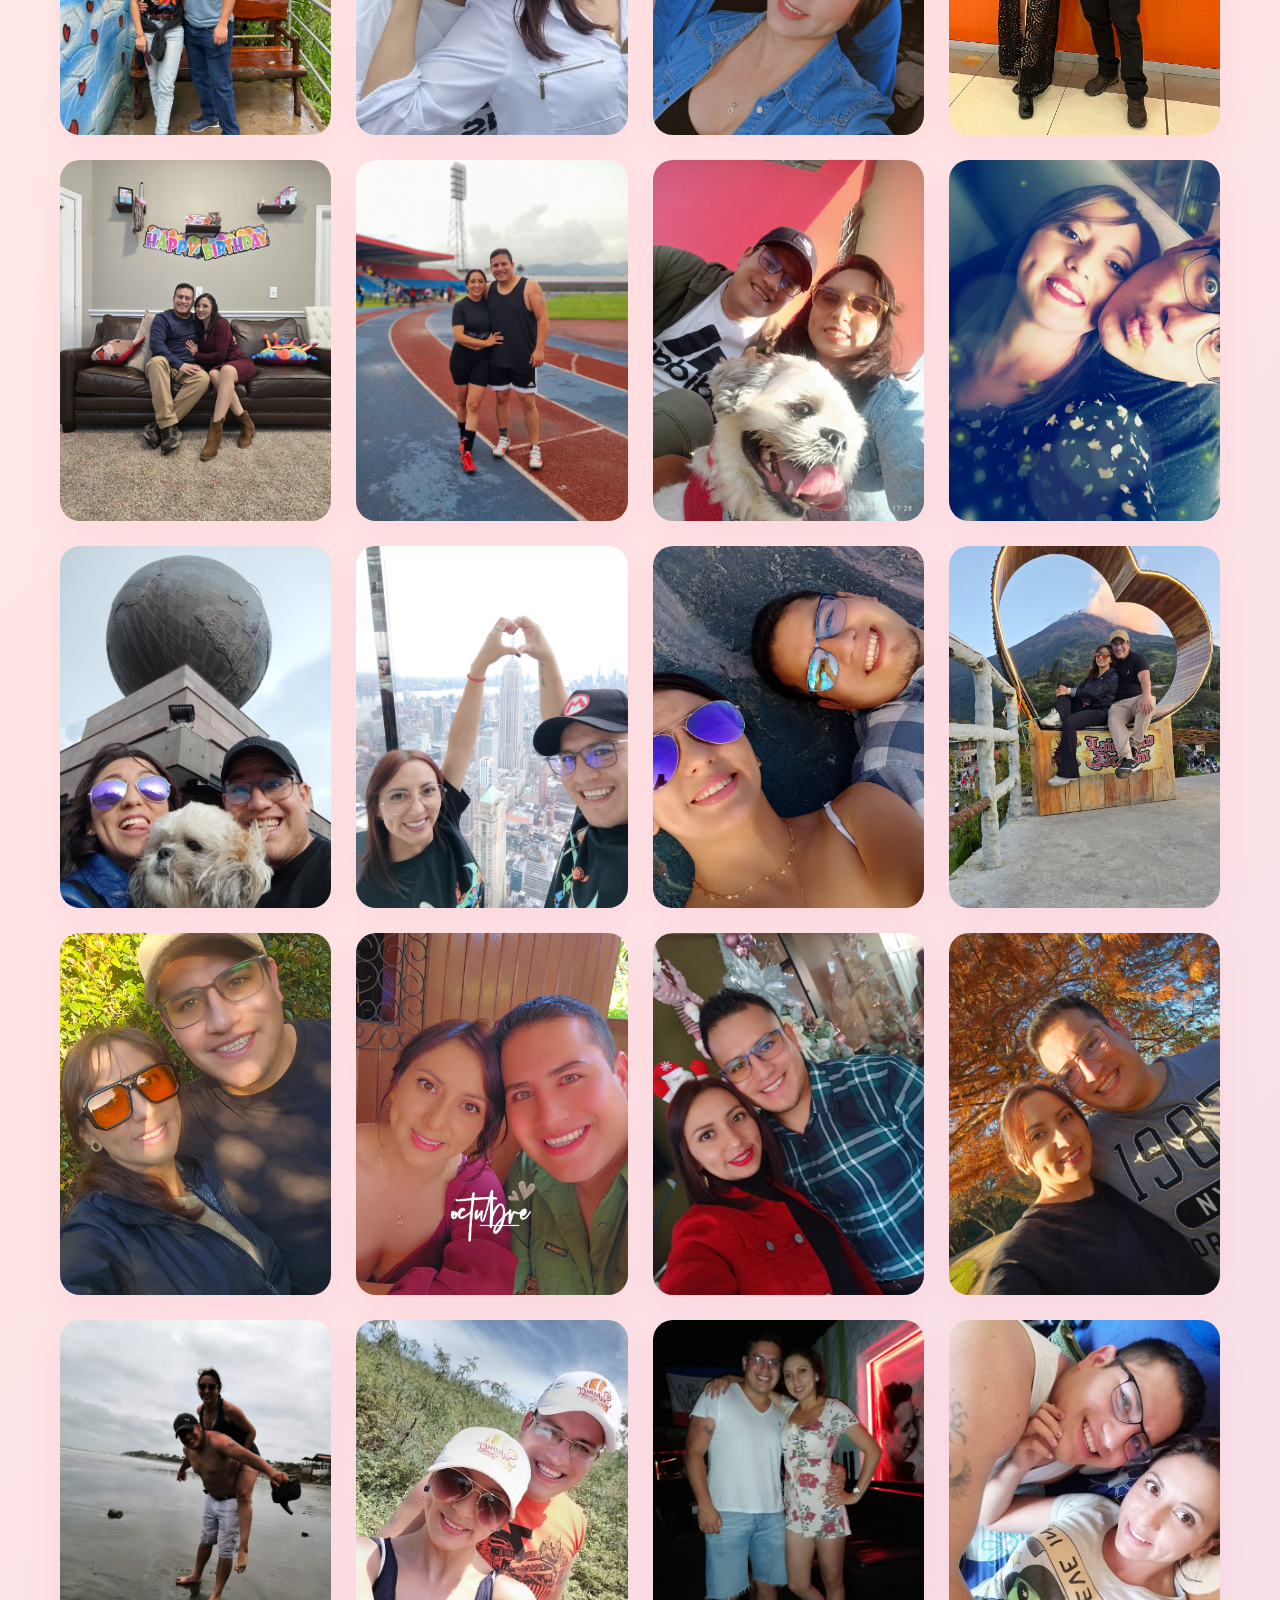
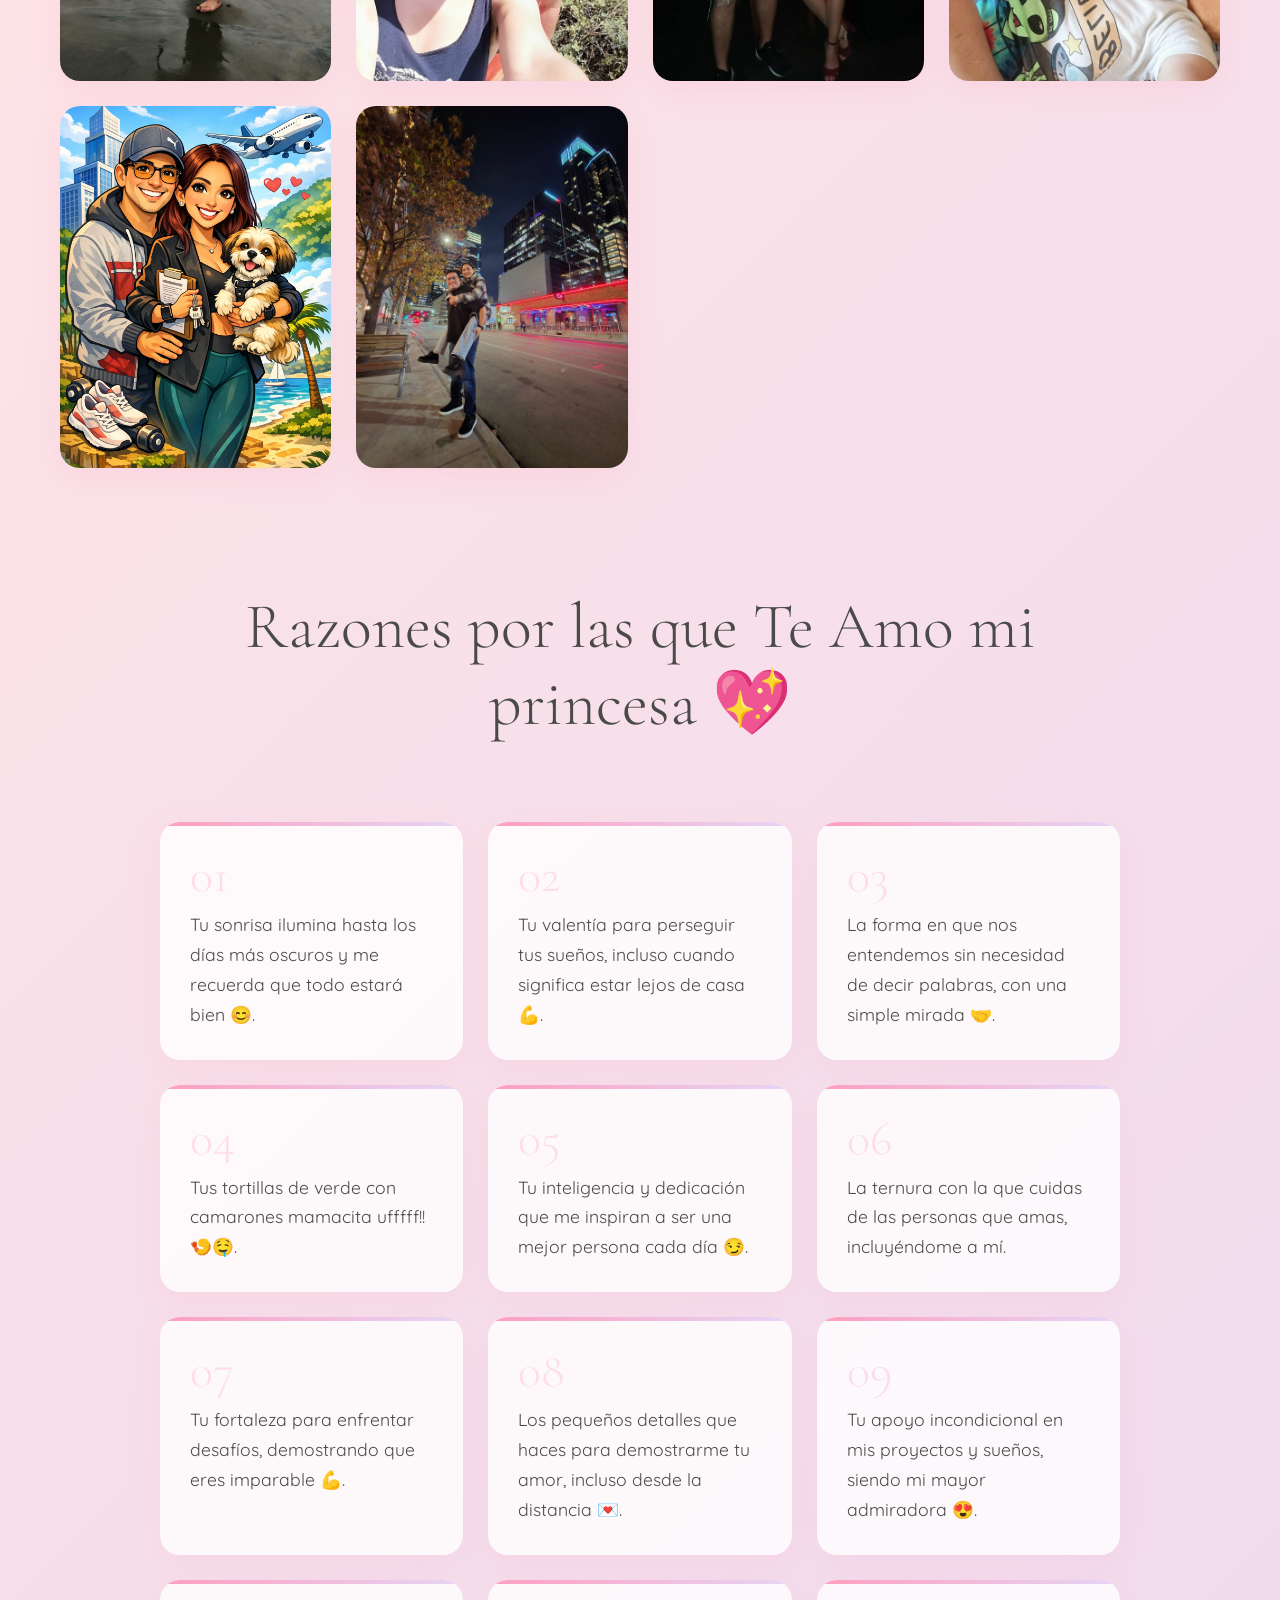
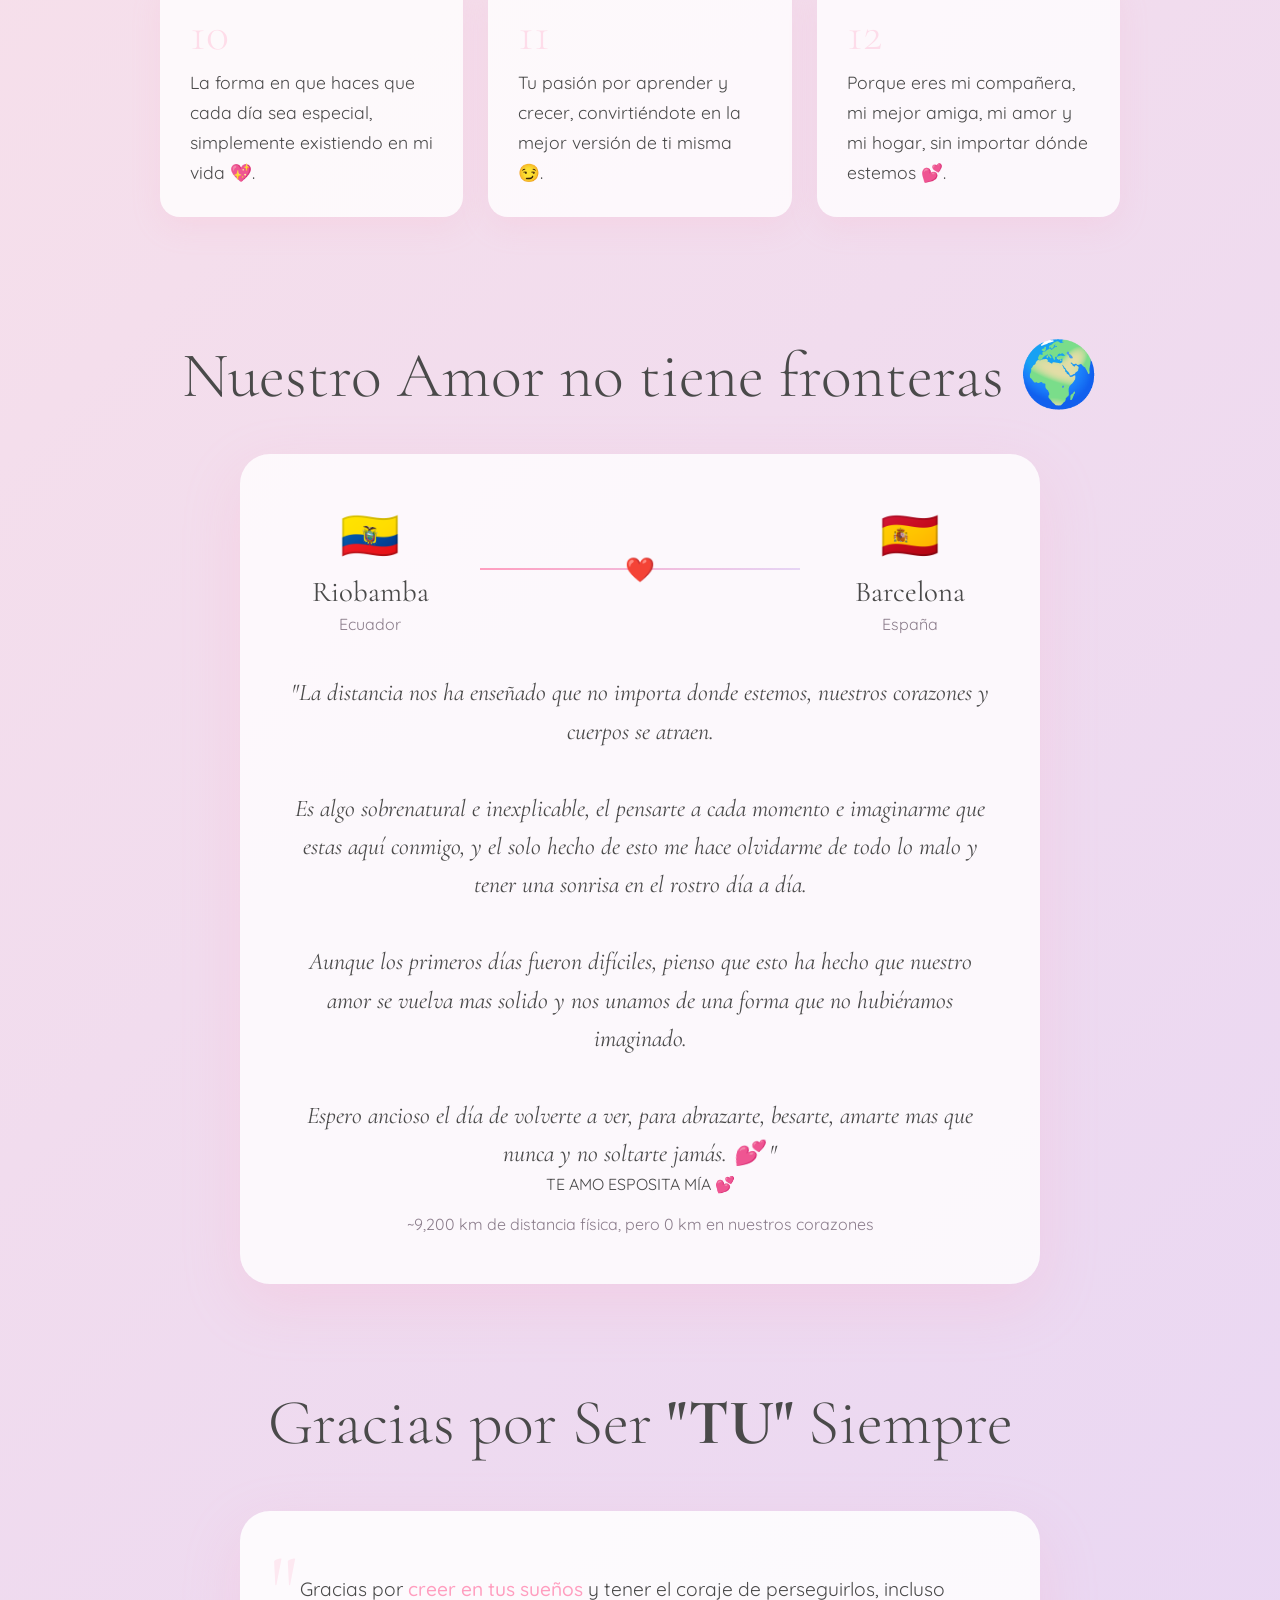
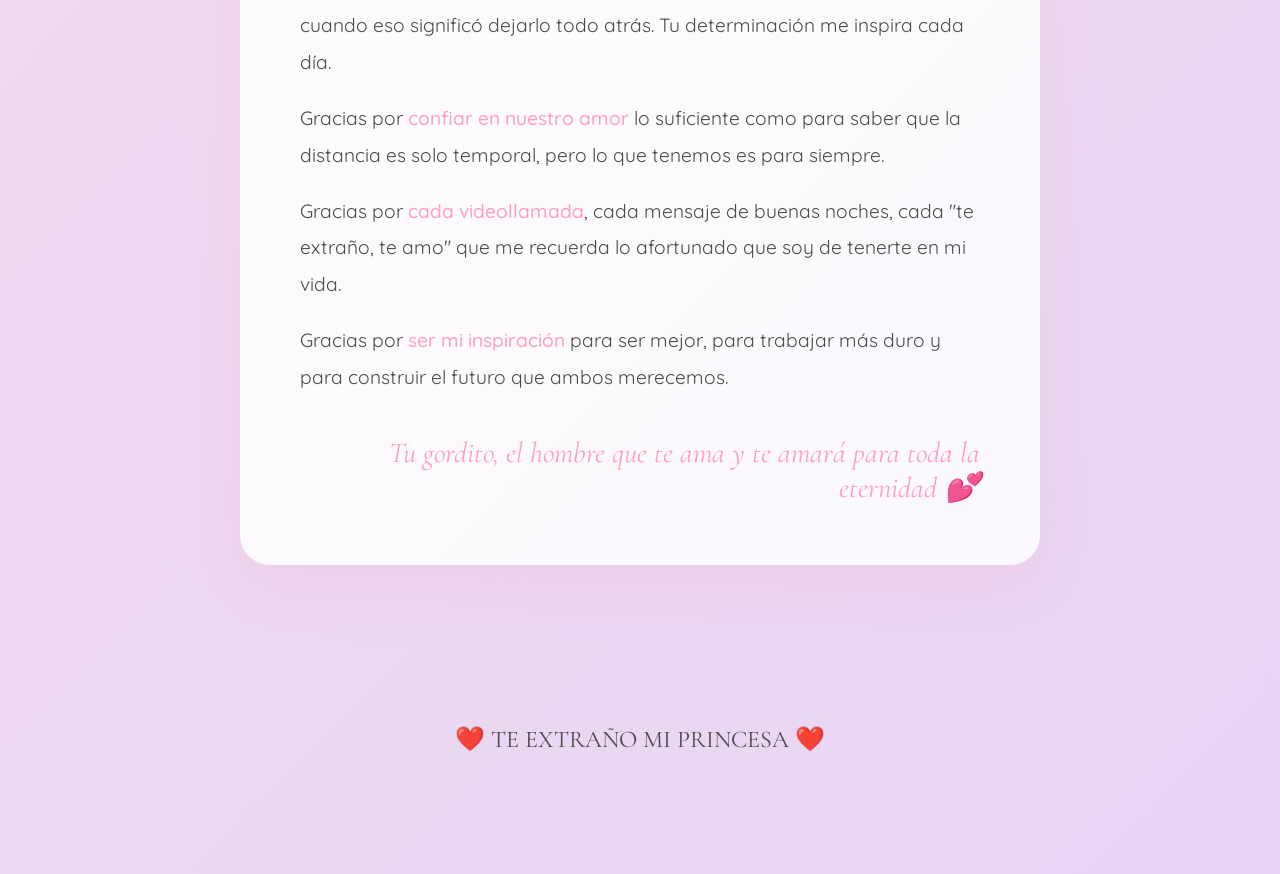
==== commit 6d5fa144: "Agregar animación de celebración al finalizar el contador. Fuegos artificiales, fotos rotativas y co" ====
--- a/index.html
+++ b/index.html
@@ -38,29 +38,55 @@
     <div class="container">
       <!-- Counter Section -->
       <section class="counter-section reveal">
-        <h3 class="counter-title">
-          Cuenta regresiva para volvernos a ver ⏱️ <br />
-          <span class="counter-subtitle">05/07/2026 💕</span>
-        </h3>
-        <div class="countdown-container">
-          <div class="countdown-item">
-            <span class="countdown-number" id="days">00</span>
-            <span class="countdown-label">Días</span>
-          </div>
-          <div class="countdown-item">
-            <span class="countdown-number" id="hours">00</span>
-            <span class="countdown-label">Horas</span>
-          </div>
-          <div class="countdown-item">
-            <span class="countdown-number" id="minutes">00</span>
-            <span class="countdown-label">Minutos</span>
-          </div>
-          <div class="countdown-item">
-            <span class="countdown-number" id="seconds">00</span>
-            <span class="countdown-label">Segundos</span>
-          </div>
+        <div class="countdown-block" id="countdownBlock">
+          <h3 class="counter-title">
+            Cuenta regresiva para volvernos a ver ⏱️ <br />
+            <span class="counter-subtitle">05/07/2026 💕</span>
+          </h3>
+          <div class="countdown-container" id="countdownContainer">
+            <div class="countdown-item">
+              <span class="countdown-number" id="days">00</span>
+              <span class="countdown-label">Días</span>
+            </div>
+            <div class="countdown-item">
+              <span class="countdown-number" id="hours">00</span>
+              <span class="countdown-label">Horas</span>
+            </div>
+            <div class="countdown-item">
+              <span class="countdown-number" id="minutes">00</span>
+              <span class="countdown-label">Minutos</span>
+            </div>
+            <div class="countdown-item">
+              <span class="countdown-number" id="seconds">00</span>
+              <span class="countdown-label">Segundos</span>
+            </div>
+          </div>
+        </div>
+        <div class="celebration-mode" id="celebrationMode" hidden>
+          <div class="celebration-hearts" aria-hidden="true">
+            <span>💕</span><span>❤️</span><span>💖</span><span>💕</span
+            ><span>❤️</span>
+          </div>
+          <h2 class="celebration-title">¡Por fin juntos!</h2>
+          <p class="celebration-subtitle">
+            El momento que tanto esperamos ha llegado
+          </p>
+          <div class="celebration-photo-frame">
+            <img
+              id="celebrationPhoto"
+              src="./fotos/foto_principal.jpg"
+              alt="Nuestro amor"
+            />
+          </div>
+          <p class="celebration-message">Te amo mi princesa 💕</p>
         </div>
       </section>
+
+      <canvas
+        id="fireworksCanvas"
+        class="fireworks-canvas"
+        aria-hidden="true"
+      ></canvas>
       <!-- Hero Section -->
       <section class="hero">
         <div class="hero-image">
@@ -641,21 +667,202 @@
         isPlaying = !isPlaying;
       });
 
-      // Day Counter replaced with Countdown
+      // Reunion date (local time)
+      const REUNION_DATE = new Date("2026-07-06T00:30:00").getTime();
+
+      const celebrationPhotos = [
+        "./fotos/foto_principal.jpg",
+        "./fotos/foto_36.jpg",
+        "./fotos/foto_28.jpg",
+        "./fotos/foto_42.jpg",
+        "./fotos/foto_23.jpg",
+        "./fotos/foto_8.jpg",
+        "./fotos/foto_37.jpg",
+        "./fotos/foto_31.jpg",
+      ];
+
+      // Tiempo entre cada foto en la celebración (milisegundos). Ej: 2000 = 2 s
+      const CELEBRATION_PHOTO_INTERVAL_MS = 2000;
+
+      let celebrationStarted = false;
+      let fireworksAnimationId = null;
+      let photoRotationInterval = null;
+
+      function startCelebration() {
+        if (celebrationStarted) return;
+        celebrationStarted = true;
+
+        const counterSection = document.querySelector(".counter-section");
+        const countdownBlock = document.getElementById("countdownBlock");
+        const celebrationMode = document.getElementById("celebrationMode");
+        const fireworksCanvas = document.getElementById("fireworksCanvas");
+
+        countdownBlock.hidden = true;
+        celebrationMode.hidden = false;
+        counterSection.classList.add("celebration-active");
+        document.body.classList.add("celebration-active");
+        fireworksCanvas.classList.add("active");
+
+        startPhotoRotation();
+        startFireworks(fireworksCanvas);
+        createCelebrationConfetti();
+      }
+
+      function startPhotoRotation() {
+        const photoEl = document.getElementById("celebrationPhoto");
+        let photoIndex = 0;
+
+        photoRotationInterval = setInterval(() => {
+          photoIndex = (photoIndex + 1) % celebrationPhotos.length;
+          photoEl.classList.remove("photo-visible");
+          requestAnimationFrame(() => {
+            photoEl.src = celebrationPhotos[photoIndex];
+            photoEl.classList.add("photo-visible");
+          });
+        }, CELEBRATION_PHOTO_INTERVAL_MS);
+
+        photoEl.classList.add("photo-visible");
+      }
+
+      function createCelebrationConfetti() {
+        const container = document.querySelector(".celebration-mode");
+        const emojis = ["💕", "❤️", "✨", "🎉", "💖", "🌹"];
+
+        for (let i = 0; i < 24; i++) {
+          const piece = document.createElement("span");
+          piece.className = "confetti-piece";
+          piece.textContent = emojis[i % emojis.length];
+          piece.style.left = Math.random() * 100 + "%";
+          piece.style.animationDelay = Math.random() * 4 + "s";
+          piece.style.animationDuration = 3 + Math.random() * 4 + "s";
+          piece.style.fontSize = 14 + Math.random() * 16 + "px";
+          container.appendChild(piece);
+        }
+      }
+
+      function startFireworks(canvas) {
+        const ctx = canvas.getContext("2d");
+        const particles = [];
+        const rockets = [];
+        const colors = [
+          "#ff6b9d",
+          "#ffd700",
+          "#ff9ebf",
+          "#e6d5f5",
+          "#ff4757",
+          "#ffa502",
+          "#ffffff",
+          "#ff6348",
+        ];
+
+        function resizeCanvas() {
+          canvas.width = window.innerWidth;
+          canvas.height = window.innerHeight;
+        }
+
+        resizeCanvas();
+        window.addEventListener("resize", resizeCanvas);
+
+        function randomColor() {
+          return colors[Math.floor(Math.random() * colors.length)];
+        }
+
+        function launchRocket() {
+          rockets.push({
+            x: Math.random() * canvas.width * 0.8 + canvas.width * 0.1,
+            y: canvas.height,
+            targetY: Math.random() * canvas.height * 0.45 + canvas.height * 0.1,
+            speed: 4 + Math.random() * 3,
+            color: randomColor(),
+            trail: [],
+          });
+        }
+
+        function explode(x, y, color) {
+          const count = 60 + Math.floor(Math.random() * 40);
+          for (let i = 0; i < count; i++) {
+            const angle = (Math.PI * 2 * i) / count + Math.random() * 0.3;
+            const speed = 2 + Math.random() * 5;
+            particles.push({
+              x,
+              y,
+              vx: Math.cos(angle) * speed,
+              vy: Math.sin(angle) * speed,
+              alpha: 1,
+              decay: 0.008 + Math.random() * 0.012,
+              color,
+              size: 2 + Math.random() * 2,
+            });
+          }
+        }
+
+        let frameCount = 0;
+
+        function animate() {
+          ctx.clearRect(0, 0, canvas.width, canvas.height);
+
+          frameCount++;
+          if (frameCount % 25 === 0) launchRocket();
+          if (frameCount % 40 === 10) launchRocket();
+
+          for (let i = rockets.length - 1; i >= 0; i--) {
+            const r = rockets[i];
+            r.trail.push({ x: r.x, y: r.y });
+            if (r.trail.length > 8) r.trail.shift();
+
+            r.y -= r.speed;
+
+            r.trail.forEach((t, idx) => {
+              ctx.beginPath();
+              ctx.arc(t.x, t.y, 2, 0, Math.PI * 2);
+              ctx.fillStyle = `rgba(255, 200, 220, ${idx / r.trail.length})`;
+              ctx.fill();
+            });
+
+            ctx.beginPath();
+            ctx.arc(r.x, r.y, 3, 0, Math.PI * 2);
+            ctx.fillStyle = r.color;
+            ctx.fill();
+
+            if (r.y <= r.targetY) {
+              explode(r.x, r.y, r.color);
+              rockets.splice(i, 1);
+            }
+          }
+
+          for (let i = particles.length - 1; i >= 0; i--) {
+            const p = particles[i];
+            p.x += p.vx;
+            p.y += p.vy;
+            p.vy += 0.04;
+            p.alpha -= p.decay;
+
+            if (p.alpha <= 0) {
+              particles.splice(i, 1);
+              continue;
+            }
+
+            ctx.beginPath();
+            ctx.arc(p.x, p.y, p.size, 0, Math.PI * 2);
+            ctx.fillStyle = p.color;
+            ctx.globalAlpha = p.alpha;
+            ctx.fill();
+            ctx.globalAlpha = 1;
+          }
+
+          fireworksAnimationId = requestAnimationFrame(animate);
+        }
+
+        animate();
+      }
+
       function updateCountdown() {
-        // Set your reunion date here (Year, Month-1, Day, Hour, Minute)
-        const reunionDate = new Date("2026-07-05T00:00:00").getTime();
-
-        const countdownInterval = setInterval(() => {
-          const now = new Date().getTime();
-          const distance = reunionDate - now;
-
-          if (distance < 0) {
-            clearInterval(countdownInterval);
-            document.getElementById("days").textContent = "00";
-            document.getElementById("hours").textContent = "00";
-            document.getElementById("minutes").textContent = "00";
-            document.getElementById("seconds").textContent = "00";
+        function tick() {
+          const now = Date.now();
+          const distance = REUNION_DATE - now;
+
+          if (distance <= 0) {
+            startCelebration();
             return;
           }
 
@@ -682,7 +889,10 @@
           document.getElementById("seconds").textContent = String(
             seconds,
           ).padStart(2, "0");
-        }, 1000);
+        }
+
+        tick();
+        setInterval(tick, 1000);
       }
 
       // Scroll Reveal Animation
--- a/styles.css
+++ b/styles.css
@@ -491,6 +491,207 @@
   margin-top: 5px;
 }
 
+/* Celebration Mode */
+.counter-section.celebration-active {
+  max-width: 700px;
+  margin-top: 60px;
+  margin-bottom: 60px;
+  padding: 40px 20px;
+  background: transparent;
+  backdrop-filter: none;
+  box-shadow: none;
+  animation: none;
+}
+
+.countdown-block[hidden] {
+  display: none !important;
+}
+
+.celebration-mode {
+  position: relative;
+  padding: 20px 10px;
+  overflow: hidden;
+}
+
+.celebration-hearts span {
+  position: absolute;
+  font-size: 1.5rem;
+  opacity: 0.6;
+  animation: floatCelebrationHeart 4s ease-in-out infinite;
+}
+
+.celebration-hearts span:nth-child(1) {
+  left: 5%;
+  top: 10%;
+  animation-delay: 0s;
+}
+.celebration-hearts span:nth-child(2) {
+  right: 8%;
+  top: 15%;
+  animation-delay: 0.8s;
+}
+.celebration-hearts span:nth-child(3) {
+  left: 15%;
+  bottom: 20%;
+  animation-delay: 1.6s;
+}
+.celebration-hearts span:nth-child(4) {
+  right: 12%;
+  bottom: 25%;
+  animation-delay: 2.4s;
+}
+.celebration-hearts span:nth-child(5) {
+  left: 45%;
+  top: 5%;
+  animation-delay: 3.2s;
+}
+
+@keyframes floatCelebrationHeart {
+  0%,
+  100% {
+    transform: translateY(0) scale(1);
+    opacity: 0.5;
+  }
+  50% {
+    transform: translateY(-12px) scale(1.15);
+    opacity: 0.9;
+  }
+}
+
+.celebration-title {
+  font-family: "Cormorant Garamond", serif;
+  font-size: 2.5rem;
+  color: var(--deep-rose);
+  margin-bottom: 10px;
+  animation: celebrationPulse 1.5s ease-in-out infinite;
+}
+
+@keyframes celebrationPulse {
+  0%,
+  100% {
+    transform: scale(1);
+  }
+  50% {
+    transform: scale(1.04);
+  }
+}
+
+.celebration-subtitle {
+  font-size: 1.1rem;
+  color: var(--text-light);
+  margin-bottom: 25px;
+}
+
+.celebration-photo-frame {
+  position: relative;
+  width: 280px;
+  height: 280px;
+  margin: 0 auto 20px;
+  border-radius: 50%;
+  padding: 6px;
+  background: linear-gradient(
+    135deg,
+    var(--deep-rose),
+    #ffd700,
+    var(--lavender),
+    var(--deep-rose)
+  );
+  background-size: 300% 300%;
+  animation: rotateBorder 4s linear infinite;
+  box-shadow: 0 15px 40px rgba(255, 158, 191, 0.4);
+}
+
+@keyframes rotateBorder {
+  0% {
+    background-position: 0% 50%;
+  }
+  50% {
+    background-position: 100% 50%;
+  }
+  100% {
+    background-position: 0% 50%;
+  }
+}
+
+.celebration-photo-frame img {
+  width: 100%;
+  height: 100%;
+  object-fit: cover;
+  border-radius: 50%;
+  border: 4px solid white;
+  opacity: 0;
+  transform: scale(0.92);
+  transition:
+    opacity 0.8s ease,
+    transform 0.8s ease;
+}
+
+.celebration-photo-frame img.photo-visible {
+  opacity: 1;
+  transform: scale(1);
+  animation: photoFloat 3.5s ease-in-out infinite;
+}
+
+@keyframes photoFloat {
+  0%,
+  100% {
+    transform: scale(1) translateY(0);
+  }
+  50% {
+    transform: scale(1.03) translateY(-6px);
+  }
+}
+
+.celebration-message {
+  font-family: "Cormorant Garamond", serif;
+  font-size: 1.4rem;
+  color: var(--text-dark);
+  font-weight: 600;
+  animation: celebrationPulse 2s ease-in-out infinite;
+}
+
+.confetti-piece {
+  position: absolute;
+  top: -20px;
+  pointer-events: none;
+  animation: confettiFall linear infinite;
+  z-index: 1;
+}
+
+@keyframes confettiFall {
+  0% {
+    transform: translateY(-20px) rotate(0deg);
+    opacity: 1;
+  }
+  100% {
+    transform: translateY(450px) rotate(720deg);
+    opacity: 0.3;
+  }
+}
+
+.fireworks-canvas {
+  position: fixed;
+  top: 0;
+  left: 0;
+  width: 100%;
+  height: 100%;
+  pointer-events: none;
+  z-index: 999;
+  opacity: 0;
+  visibility: hidden;
+  transition: opacity 1s ease;
+}
+
+.fireworks-canvas.active {
+  opacity: 1;
+  visibility: visible;
+}
+
+body.celebration-active .particles .heart,
+body.celebration-active .particles .petal {
+  animation-duration: 4s;
+}
+
 /* Timeline Section */
 .timeline-section {
   margin: 100px auto;
@@ -924,6 +1125,15 @@
   .countdown-number {
     font-size: 2.2rem;
   }
+
+  .celebration-photo-frame {
+    width: 220px;
+    height: 220px;
+  }
+
+  .celebration-title {
+    font-size: 2rem;
+  }
 }
 
 /* Scroll animation trigger */
